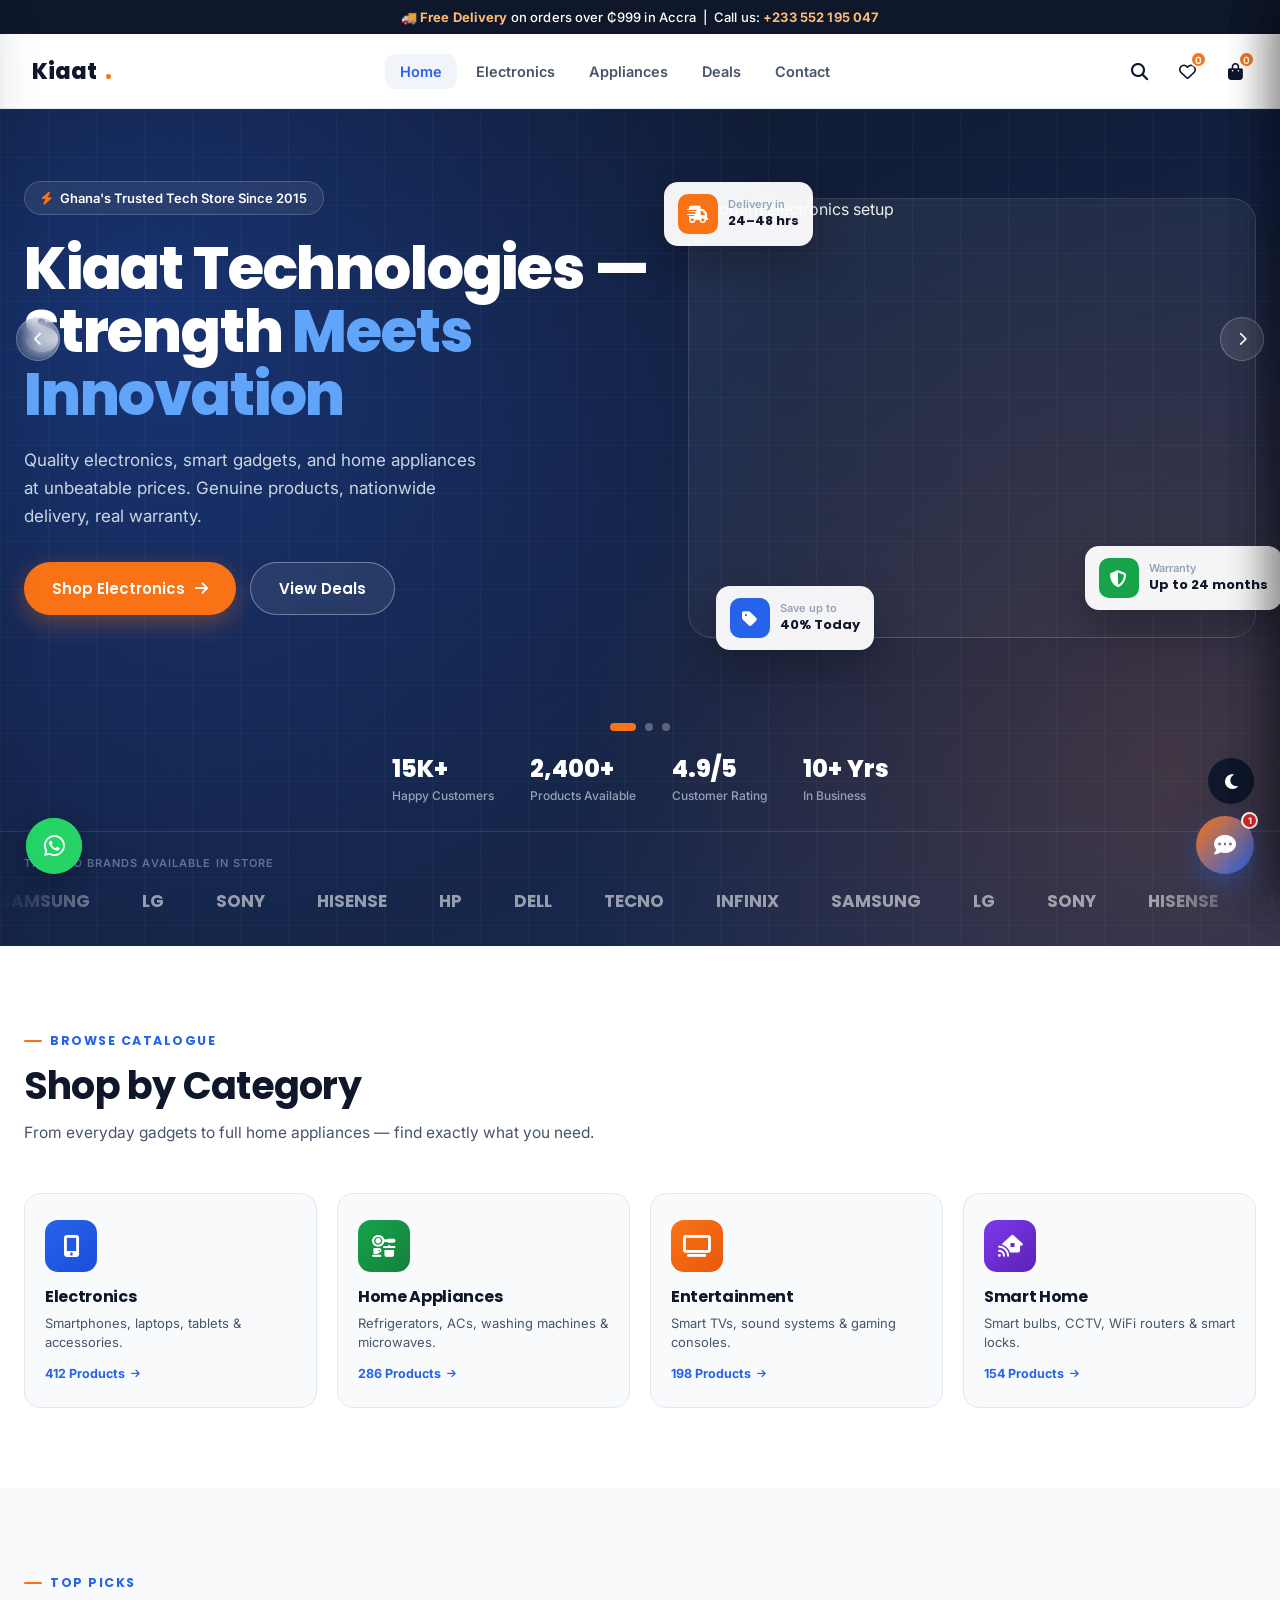
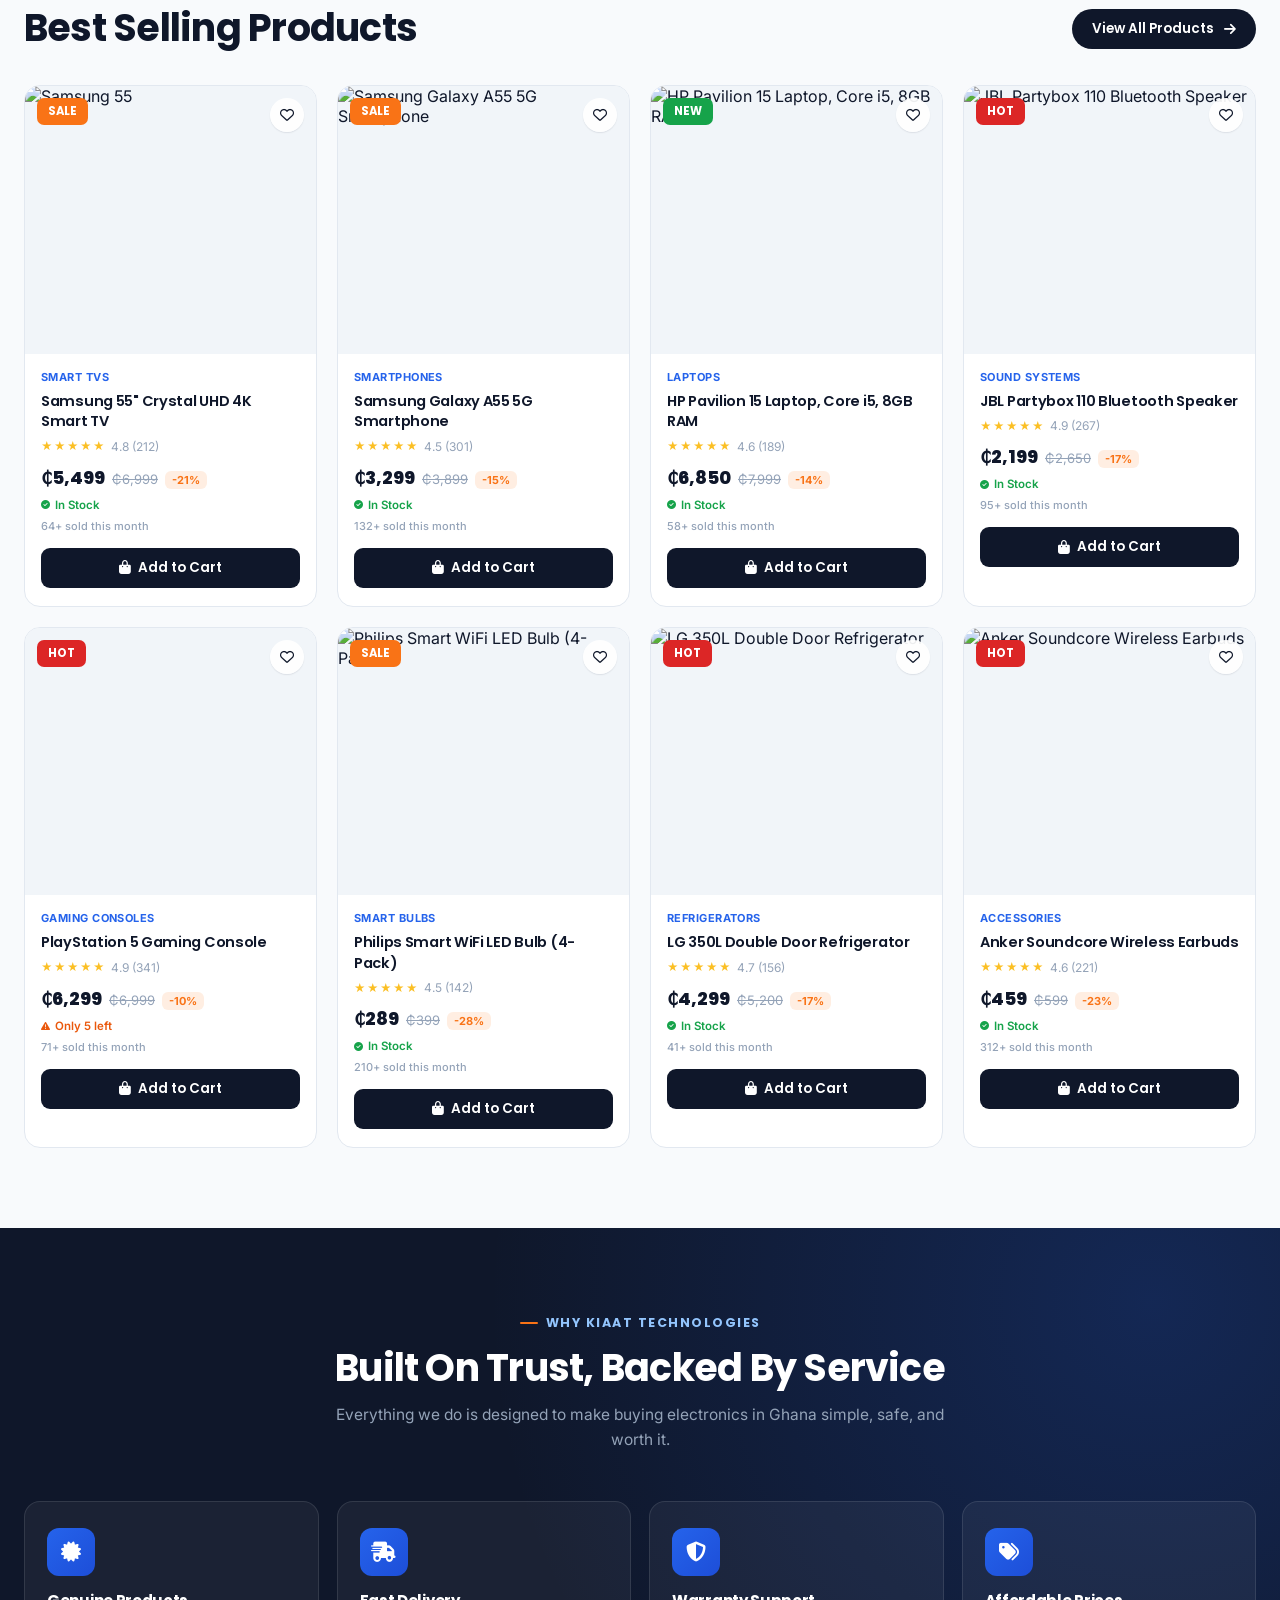
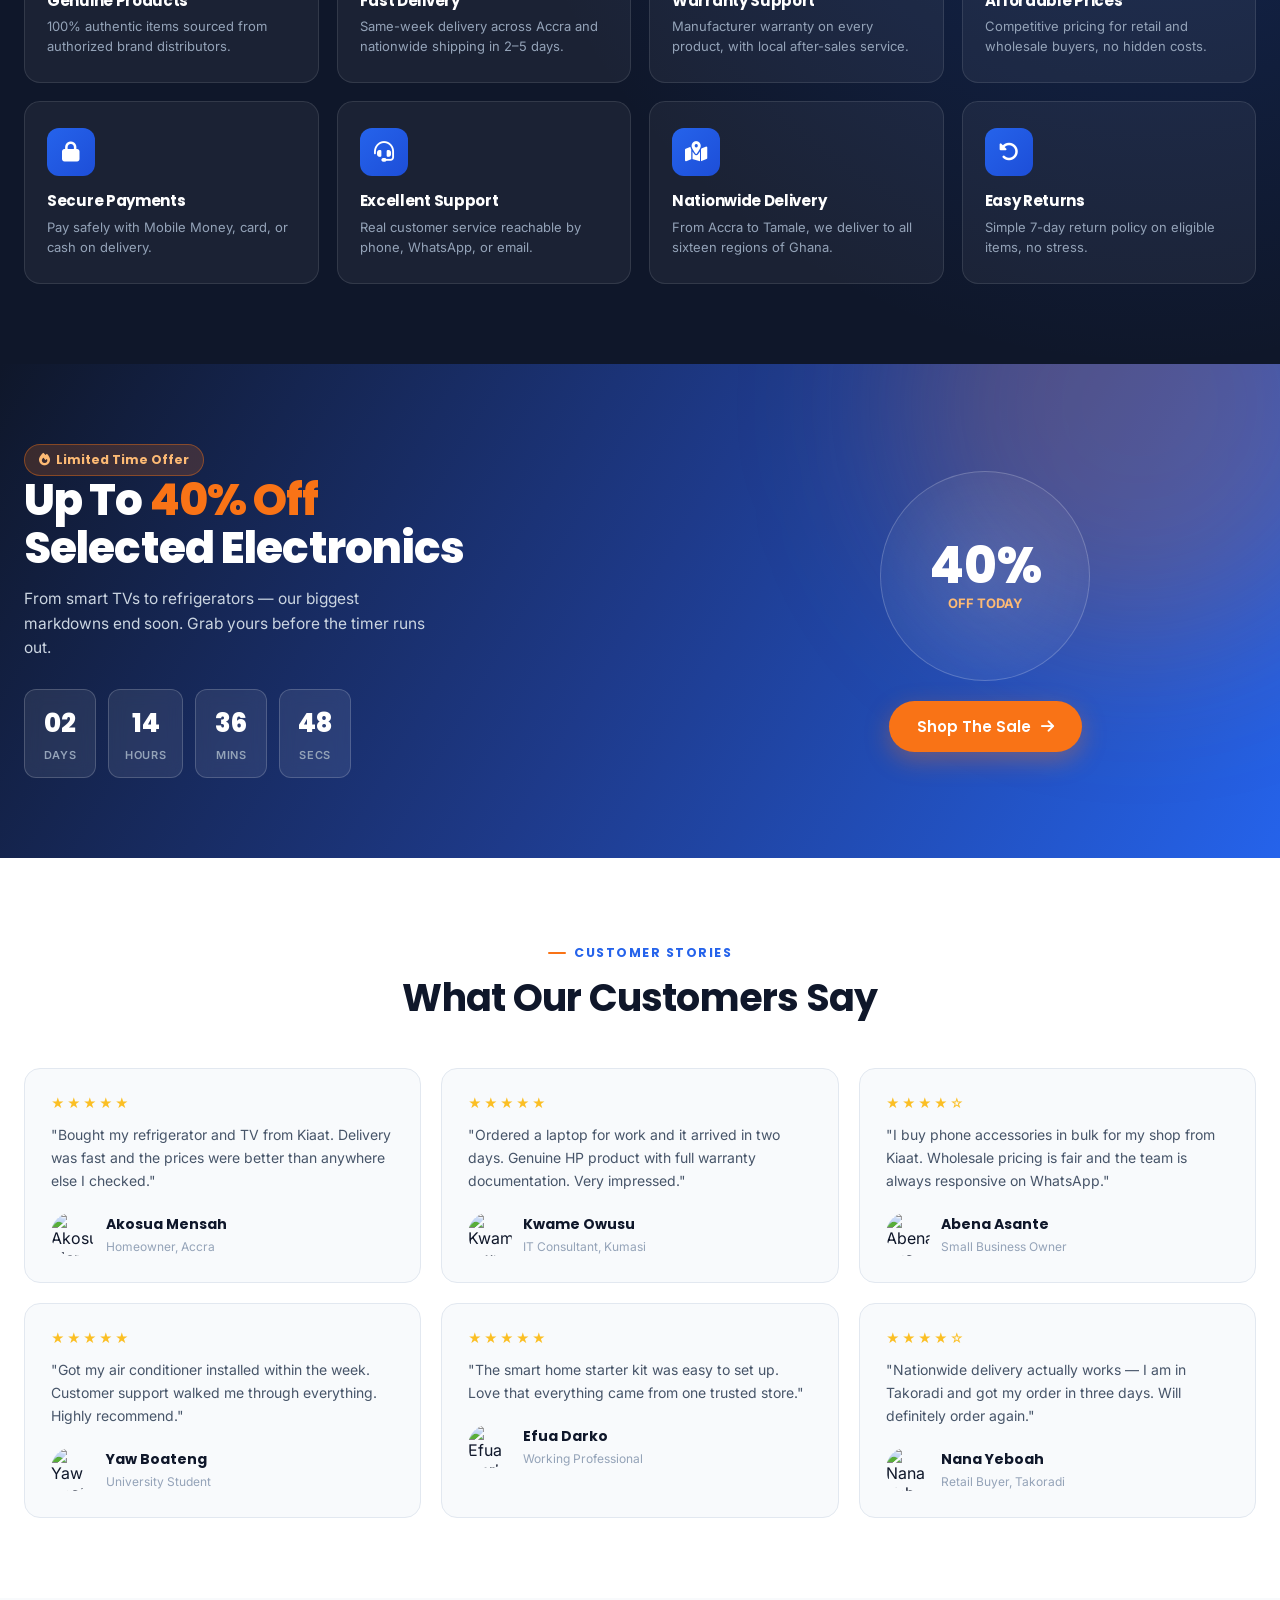
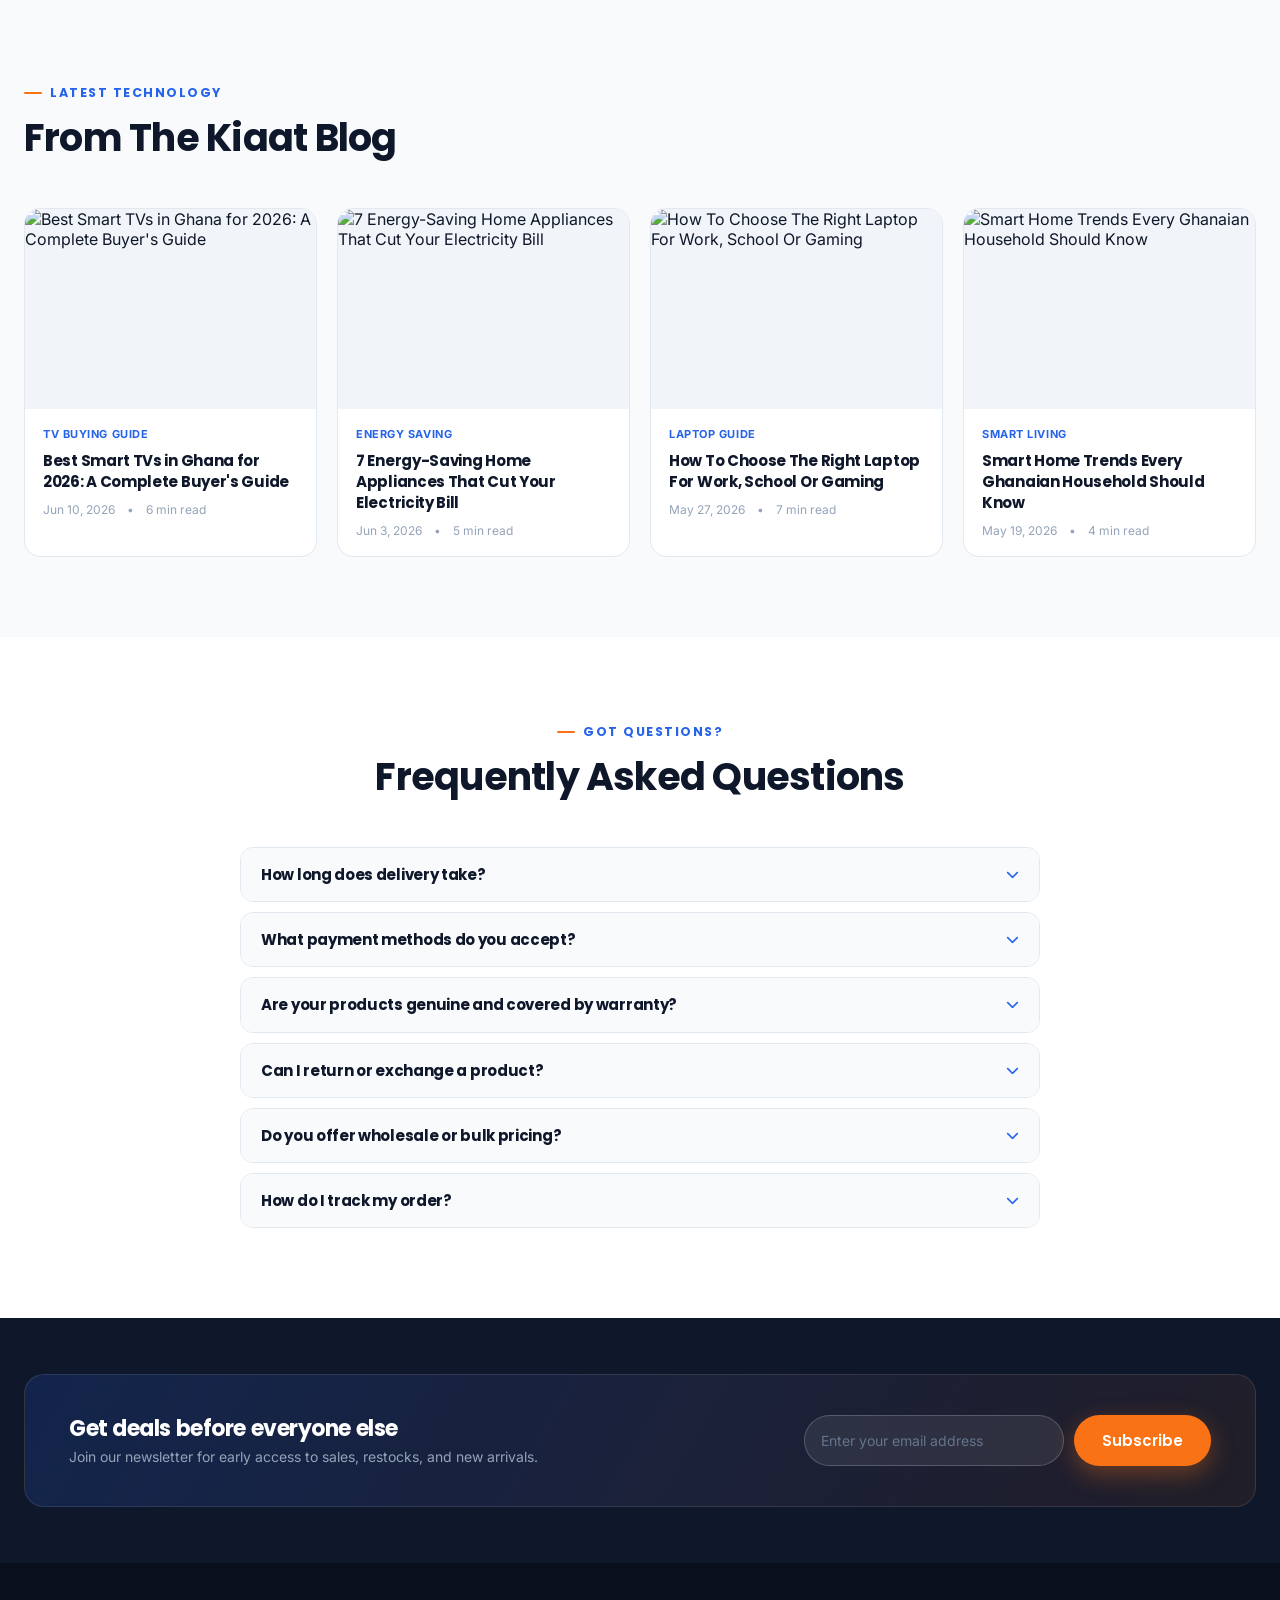
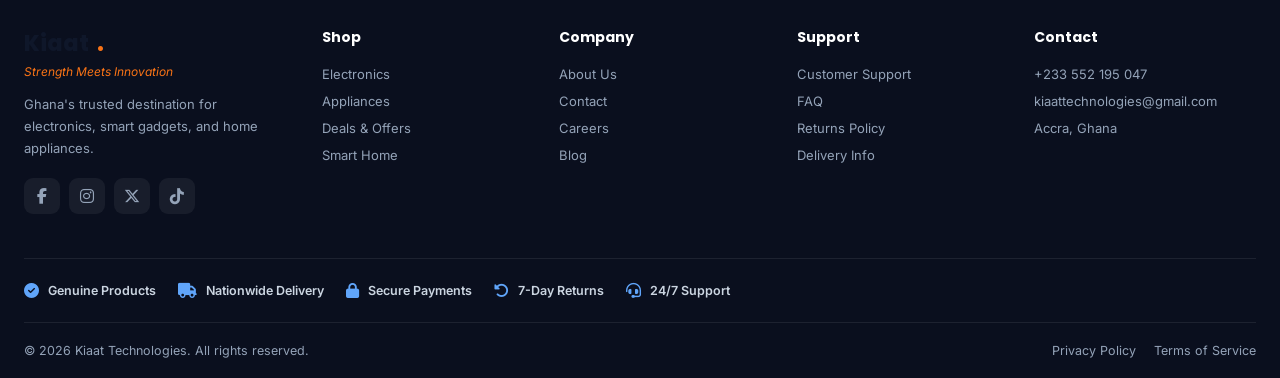
==== index.html @ 41c794ec "Kiaat kiaat 3pages website" ====
<!DOCTYPE html>
<html lang="en">
<head>
<meta charset="UTF-8">
<meta name="viewport" content="width=device-width, initial-scale=1.0">
<title>Kiaat Technologies — Strength Meets Innovation | Electronics & Home Appliances Ghana</title>
<meta name="description" content="Ghana's trusted electronics and home appliances store. Genuine products, fast delivery, real warranty.">
<link rel="preconnect" href="https://fonts.googleapis.com">
<link href="https://fonts.googleapis.com/css2?family=Poppins:wght@500;600;700;800&family=Inter:wght@400;500;600;700&display=swap" rel="stylesheet">
<link rel="stylesheet" href="https://cdnjs.cloudflare.com/ajax/libs/font-awesome/6.5.1/css/all.min.css">
<link rel="stylesheet" href="shared.css">
</head>
<body>

<div class="scroll-progress" id="scrollProgress"></div>
<div class="announce">🚚 <b>Free Delivery</b> on orders over ₵999 in Accra &nbsp;|&nbsp; Call us: <b>+233 552 195 047</b></div>

<!-- HEADER -->
<header id="siteHeader">
  <div class="container header-inner">
    <button class="mobile-toggle icon-btn" onclick="toggleMobileNav()" aria-label="Open menu"><i class="fa-solid fa-bars"></i></button>
    <a href="index.html" class="logo">
      <span class="mark"><img src="https://i.imgur.com/placeholder.png" onerror="this.style.display='none'" alt=""></span>
      Kiaat<span class="accent">.</span>
    </a>
    <nav class="main-nav">
      <a href="index.html" class="nav-link active">Home</a>
      <a href="electronics.html" class="nav-link">Electronics</a>
      <a href="appliances.html" class="nav-link">Appliances</a>
      <a href="deals.html" class="nav-link">Deals</a>
      <a href="contact.html" class="nav-link">Contact</a>
    </nav>
    <div class="header-actions">
      <button class="icon-btn" onclick="openSearch()" aria-label="Search"><i class="fa-solid fa-magnifying-glass"></i></button>
      <button class="icon-btn" onclick="openDrawer('wishlistDrawer')" aria-label="Wishlist">
        <i class="fa-regular fa-heart"></i><span class="badge" id="wishCount">0</span>
      </button>
      <button class="icon-btn" onclick="openDrawer('cartDrawer')" aria-label="Cart">
        <i class="fa-solid fa-bag-shopping"></i><span class="badge" id="cartCount">0</span>
      </button>
    </div>
  </div>
</header>

<!-- Mobile Nav -->
<div class="mobile-nav" id="mobileNav">
  <div style="display:flex;justify-content:space-between;align-items:center;margin-bottom:24px;">
    <span class="logo" style="font-size:20px;">Kiaat<span class="accent">.</span></span>
    <button class="icon-btn" onclick="toggleMobileNav()"><i class="fa-solid fa-xmark"></i></button>
  </div>
  <a href="index.html" onclick="toggleMobileNav()">Home</a>
  <a href="electronics.html" onclick="toggleMobileNav()">Electronics</a>
  <a href="appliances.html" onclick="toggleMobileNav()">Appliances</a>
  <a href="deals.html" onclick="toggleMobileNav()">Deals</a>
  <a href="contact.html" onclick="toggleMobileNav()">Contact</a>
</div>
<div class="overlay" id="mobileNavOverlay" onclick="toggleMobileNav()"></div>

<!-- HERO -->
<section class="hero" id="home">
  <div class="hero-grid"></div>
  <div class="hero-slider-wrap">
    <div class="hero-slider" id="heroSlider">

      <div class="hero-slide">
        <div class="container hero-inner">
          <div class="hero-text">
            <div class="hero-badge"><i class="fa-solid fa-bolt"></i> Ghana's Trusted Tech Store Since 2015</div>
            <h1>Kiaat Technologies —<br>Strength <span class="hl">Meets Innovation</span></h1>
            <p class="sub">Quality electronics, smart gadgets, and home appliances at unbeatable prices. Genuine products, nationwide delivery, real warranty.</p>
            <div class="hero-btns">
              <a href="electronics.html" class="btn btn-primary">Shop Electronics <i class="fa-solid fa-arrow-right"></i></a>
              <a href="deals.html" class="btn btn-outline">View Deals</a>
            </div>
          </div>
          <div class="hero-visual">
            <div class="stage">
              <img src="https://images.unsplash.com/photo-1556656793-08538906a9f8?q=80&w=900&auto=format&fit=crop" alt="Modern electronics setup">
            </div>
            <div class="float-card fc1"><div class="ic" style="background:var(--orange)"><i class="fa-solid fa-truck-fast"></i></div><div><div class="label">Delivery in</div><div class="val">24–48 hrs</div></div></div>
            <div class="float-card fc2"><div class="ic" style="background:#16A34A"><i class="fa-solid fa-shield-halved"></i></div><div><div class="label">Warranty</div><div class="val">Up to 24 months</div></div></div>
            <div class="float-card fc3"><div class="ic" style="background:#2563EB"><i class="fa-solid fa-tag"></i></div><div><div class="label">Save up to</div><div class="val">40% Today</div></div></div>
          </div>
        </div>
      </div>

      <div class="hero-slide">
        <div class="container hero-inner">
          <div class="hero-text">
            <div class="hero-badge"><i class="fa-solid fa-house"></i> Trusted In 15,000+ Ghanaian Homes</div>
            <h1>Reliable Appliances For<br><span class="hl">Everyday Living</span></h1>
            <p class="sub">Refrigerators, washing machines, air conditioners and microwaves built to last — genuine, energy-efficient, manufacturer warranty included.</p>
            <div class="hero-btns">
              <a href="appliances.html" class="btn btn-primary">Shop Appliances <i class="fa-solid fa-arrow-right"></i></a>
              <a href="contact.html" class="btn btn-outline">Talk to an Expert</a>
            </div>
          </div>
          <div class="hero-visual">
            <div class="stage">
              <img src="https://images.unsplash.com/photo-1556909114-f6e7ad7d3136?q=80&w=900&auto=format&fit=crop" alt="Modern kitchen with appliances">
            </div>
            <div class="float-card fc1"><div class="ic" style="background:#16A34A"><i class="fa-solid fa-leaf"></i></div><div><div class="label">Energy</div><div class="val">Saving Models</div></div></div>
            <div class="float-card fc2"><div class="ic" style="background:#2563EB"><i class="fa-solid fa-shield-halved"></i></div><div><div class="label">Compressor</div><div class="val">10-Yr Warranty</div></div></div>
            <div class="float-card fc3"><div class="ic" style="background:var(--orange)"><i class="fa-solid fa-truck-fast"></i></div><div><div class="label">Free Delivery</div><div class="val">Over ₵999</div></div></div>
          </div>
        </div>
      </div>

      <div class="hero-slide">
        <div class="container hero-inner">
          <div class="hero-text">
            <div class="hero-badge"><i class="fa-solid fa-tv"></i> Next-Level Entertainment</div>
            <h1>Bring The Big Screen<br><span class="hl">Home</span></h1>
            <p class="sub">Smart TVs, sound systems, and gaming consoles for the ultimate entertainment setup — all genuine, all backed by warranty.</p>
            <div class="hero-btns">
              <a href="electronics.html" class="btn btn-primary">Shop Entertainment <i class="fa-solid fa-arrow-right"></i></a>
              <a href="deals.html" class="btn btn-outline">View Deals</a>
            </div>
          </div>
          <div class="hero-visual">
            <div class="stage">
              <img src="https://images.unsplash.com/photo-1593305841991-05c297ba4575?q=80&w=900&auto=format&fit=crop" alt="Smart TV in living room">
            </div>
            <div class="float-card fc1"><div class="ic" style="background:#2563EB"><i class="fa-solid fa-tv"></i></div><div><div class="label">Display</div><div class="val">4K Ultra HD</div></div></div>
            <div class="float-card fc2"><div class="ic" style="background:var(--orange)"><i class="fa-solid fa-volume-high"></i></div><div><div class="label">Sound</div><div class="val">Immersive Audio</div></div></div>
            <div class="float-card fc3"><div class="ic" style="background:#16A34A"><i class="fa-solid fa-shield-halved"></i></div><div><div class="label">Warranty</div><div class="val">Up to 24 months</div></div></div>
          </div>
        </div>
      </div>

    </div>
    <button class="hero-arrow prev" onclick="heroChangeSlide(-1)" aria-label="Previous"><i class="fa-solid fa-chevron-left"></i></button>
    <button class="hero-arrow next" onclick="heroChangeSlide(1)" aria-label="Next"><i class="fa-solid fa-chevron-right"></i></button>
  </div>
  <div class="hero-dots" id="heroDots"></div>
  <div class="container hero-stats-row">
    <div class="hero-stats">
      <div><strong>15K+</strong><span>Happy Customers</span></div>
      <div><strong>2,400+</strong><span>Products Available</span></div>
      <div><strong>4.9/5</strong><span>Customer Rating</span></div>
      <div><strong>10+ Yrs</strong><span>In Business</span></div>
    </div>
  </div>
  <div class="hero-marquee">
    <div class="container"><p>Trusted brands available in store</p></div>
    <div class="marquee-track">
      <div class="brand-row"><span>SAMSUNG</span><span>LG</span><span>SONY</span><span>HISENSE</span><span>HP</span><span>DELL</span><span>TECNO</span><span>INFINIX</span></div>
      <div class="brand-row" aria-hidden="true"><span>SAMSUNG</span><span>LG</span><span>SONY</span><span>HISENSE</span><span>HP</span><span>DELL</span><span>TECNO</span><span>INFINIX</span></div>
    </div>
  </div>
</section>

<!-- CATEGORIES -->
<section class="section-pad bg-white" id="categories">
  <div class="container">
    <div class="section-head reveal">
      <span class="eyebrow">Browse Catalogue</span>
      <h2 class="section-title">Shop by Category</h2>
      <p class="section-sub">From everyday gadgets to full home appliances — find exactly what you need.</p>
    </div>
    <div class="cat-grid">
      <a href="electronics.html" class="cat-card reveal">
        <div class="ic-wrap" style="background:linear-gradient(135deg,#2563EB,#1D4ED8)"><i class="fa-solid fa-mobile-screen-button"></i></div>
        <h4>Electronics</h4>
        <p>Smartphones, laptops, tablets & accessories.</p>
        <span class="count">412 Products <i class="fa-solid fa-arrow-right"></i></span>
      </a>
      <a href="appliances.html" class="cat-card reveal">
        <div class="ic-wrap" style="background:linear-gradient(135deg,#16A34A,#15803D)"><i class="fa-solid fa-kitchen-set"></i></div>
        <h4>Home Appliances</h4>
        <p>Refrigerators, ACs, washing machines & microwaves.</p>
        <span class="count">286 Products <i class="fa-solid fa-arrow-right"></i></span>
      </a>
      <a href="electronics.html#entertainment" class="cat-card reveal">
        <div class="ic-wrap" style="background:linear-gradient(135deg,#F97316,#EA580C)"><i class="fa-solid fa-tv"></i></div>
        <h4>Entertainment</h4>
        <p>Smart TVs, sound systems & gaming consoles.</p>
        <span class="count">198 Products <i class="fa-solid fa-arrow-right"></i></span>
      </a>
      <a href="electronics.html#smart" class="cat-card reveal">
        <div class="ic-wrap" style="background:linear-gradient(135deg,#7C3AED,#5B21B6)"><i class="fa-solid fa-house-signal"></i></div>
        <h4>Smart Home</h4>
        <p>Smart bulbs, CCTV, WiFi routers & smart locks.</p>
        <span class="count">154 Products <i class="fa-solid fa-arrow-right"></i></span>
      </a>
    </div>
  </div>
</section>

<!-- FEATURED PRODUCTS -->
<section class="section-pad bg-soft" id="featured">
  <div class="container">
    <div class="products-head">
      <div class="section-head reveal" style="margin-bottom:0">
        <span class="eyebrow">Top Picks</span>
        <h2 class="section-title">Best Selling Products</h2>
      </div>
      <a href="electronics.html" class="btn btn-dark btn-sm" style="flex-shrink:0">View All Products <i class="fa-solid fa-arrow-right"></i></a>
    </div>
    <div class="prod-grid" id="featuredGrid"></div>
  </div>
</section>

<!-- WHY US -->
<section class="why section-pad">
  <div class="container">
    <div class="section-head center reveal">
      <span class="eyebrow">Why Kiaat Technologies</span>
      <h2 class="section-title">Built On Trust, Backed By Service</h2>
      <p class="section-sub">Everything we do is designed to make buying electronics in Ghana simple, safe, and worth it.</p>
    </div>
    <div class="why-grid">
      <div class="why-card reveal"><div class="ic"><i class="fa-solid fa-certificate"></i></div><h4>Genuine Products</h4><p>100% authentic items sourced from authorized brand distributors.</p></div>
      <div class="why-card reveal"><div class="ic"><i class="fa-solid fa-truck-fast"></i></div><h4>Fast Delivery</h4><p>Same-week delivery across Accra and nationwide shipping in 2–5 days.</p></div>
      <div class="why-card reveal"><div class="ic"><i class="fa-solid fa-shield-halved"></i></div><h4>Warranty Support</h4><p>Manufacturer warranty on every product, with local after-sales service.</p></div>
      <div class="why-card reveal"><div class="ic"><i class="fa-solid fa-tags"></i></div><h4>Affordable Prices</h4><p>Competitive pricing for retail and wholesale buyers, no hidden costs.</p></div>
      <div class="why-card reveal"><div class="ic"><i class="fa-solid fa-lock"></i></div><h4>Secure Payments</h4><p>Pay safely with Mobile Money, card, or cash on delivery.</p></div>
      <div class="why-card reveal"><div class="ic"><i class="fa-solid fa-headset"></i></div><h4>Excellent Support</h4><p>Real customer service reachable by phone, WhatsApp, or email.</p></div>
      <div class="why-card reveal"><div class="ic"><i class="fa-solid fa-map-location-dot"></i></div><h4>Nationwide Delivery</h4><p>From Accra to Tamale, we deliver to all sixteen regions of Ghana.</p></div>
      <div class="why-card reveal"><div class="ic"><i class="fa-solid fa-rotate-left"></i></div><h4>Easy Returns</h4><p>Simple 7-day return policy on eligible items, no stress.</p></div>
    </div>
  </div>
</section>

<!-- PROMO BANNER -->
<section class="promo section-pad" id="promo">
  <div class="container promo-inner">
    <div class="promo-left">
      <span class="pill"><i class="fa-solid fa-fire"></i> Limited Time Offer</span>
      <h2>Up To <span>40% Off</span><br>Selected Electronics</h2>
      <p>From smart TVs to refrigerators — our biggest markdowns end soon. Grab yours before the timer runs out.</p>
      <div class="timer" id="countdown">
        <div class="t-box"><strong id="cd-days">02</strong><span>Days</span></div>
        <div class="t-box"><strong id="cd-hours">14</strong><span>Hours</span></div>
        <div class="t-box"><strong id="cd-mins">36</strong><span>Mins</span></div>
        <div class="t-box"><strong id="cd-secs">52</strong><span>Secs</span></div>
      </div>
    </div>
    <div class="promo-right">
      <div class="promo-disc"><strong>40%</strong><span>OFF TODAY</span></div>
      <a href="deals.html" class="btn btn-primary">Shop The Sale <i class="fa-solid fa-arrow-right"></i></a>
    </div>
  </div>
</section>

<!-- TESTIMONIALS -->
<section class="section-pad bg-white">
  <div class="container">
    <div class="section-head center reveal">
      <span class="eyebrow">Customer Stories</span>
      <h2 class="section-title">What Our Customers Say</h2>
    </div>
    <div class="test-grid" id="testGrid"></div>
  </div>
</section>

<!-- BLOG -->
<section class="section-pad bg-soft">
  <div class="container">
    <div class="section-head reveal">
      <span class="eyebrow">Latest Technology</span>
      <h2 class="section-title">From The Kiaat Blog</h2>
    </div>
    <div class="blog-grid" id="blogGrid"></div>
  </div>
</section>

<!-- FAQ -->
<section class="section-pad bg-white" id="faq">
  <div class="container">
    <div class="section-head center reveal">
      <span class="eyebrow">Got Questions?</span>
      <h2 class="section-title">Frequently Asked Questions</h2>
    </div>
    <div class="faq-wrap" id="faqWrap"></div>
  </div>
</section>

<!-- NEWSLETTER -->
<section class="newsletter">
  <div class="container">
    <div class="news-inner">
      <div class="news-text"><h3>Get deals before everyone else</h3><p>Join our newsletter for early access to sales, restocks, and new arrivals.</p></div>
      <form class="news-form" onsubmit="handleNewsletter(event)">
        <input type="email" placeholder="Enter your email address" required>
        <button type="submit" class="btn btn-primary">Subscribe</button>
      </form>
    </div>
  </div>
</section>

<!-- FOOTER -->
<footer>
  <div class="container">
    <div class="footer-grid">
      <div class="footer-brand">
        <a href="index.html" class="logo">Kiaat<span class="accent">.</span></a>
        <span class="tagline" style="display:block;color:var(--orange);font-style:italic;font-size:12px;margin:4px 0 14px;">Strength Meets Innovation</span>
        <p>Ghana's trusted destination for electronics, smart gadgets, and home appliances.</p>
        <div class="footer-social">
          <a href="#" aria-label="Facebook"><i class="fa-brands fa-facebook-f"></i></a>
          <a href="#" aria-label="Instagram"><i class="fa-brands fa-instagram"></i></a>
          <a href="#" aria-label="Twitter"><i class="fa-brands fa-x-twitter"></i></a>
          <a href="#" aria-label="TikTok"><i class="fa-brands fa-tiktok"></i></a>
        </div>
      </div>
      <div class="footer-col"><h5>Shop</h5><a href="electronics.html">Electronics</a><a href="appliances.html">Appliances</a><a href="deals.html">Deals & Offers</a><a href="electronics.html#smart">Smart Home</a></div>
      <div class="footer-col"><h5>Company</h5><a href="index.html">About Us</a><a href="contact.html">Contact</a><a href="#">Careers</a><a href="#">Blog</a></div>
      <div class="footer-col"><h5>Support</h5><a href="#">Customer Support</a><a href="index.html#faq">FAQ</a><a href="#">Returns Policy</a><a href="#">Delivery Info</a></div>
      <div class="footer-col"><h5>Contact</h5><a href="tel:+233552195047">+233 552 195 047</a><a href="mailto:kiaattechnologies@gmail.com">kiaattechnologies@gmail.com</a><a href="#">Accra, Ghana</a></div>
    </div>
    <div class="trust-row">
      <div class="trust-item"><i class="fa-solid fa-circle-check"></i>Genuine Products</div>
      <div class="trust-item"><i class="fa-solid fa-truck"></i>Nationwide Delivery</div>
      <div class="trust-item"><i class="fa-solid fa-lock"></i>Secure Payments</div>
      <div class="trust-item"><i class="fa-solid fa-rotate-left"></i>7-Day Returns</div>
      <div class="trust-item"><i class="fa-solid fa-headset"></i>24/7 Support</div>
    </div>
    <div class="footer-bottom">
      <span>© 2026 Kiaat Technologies. All rights reserved.</span>
      <div class="legal"><a href="#">Privacy Policy</a><a href="#">Terms of Service</a></div>
    </div>
  </div>
</footer>

<!-- FLOATING -->
<div class="fab-stack">
  <a href="https://wa.me/233552195047" class="fab fab-wa" aria-label="WhatsApp"><i class="fa-brands fa-whatsapp"></i></a>
</div>
<button class="theme-toggle" onclick="toggleTheme()" aria-label="Toggle theme"><i class="fa-solid fa-moon"></i></button>
<button class="kiaaty-fab" id="kiaatyFab" onclick="toggleKiaaty()" aria-label="Chat with Kiaaty">
  <i class="fa-solid fa-comment-dots"></i>
  <span class="kiaaty-badge">1</span>
</button>
<div class="kiaaty-panel" id="kiaatyPanel">
  <div class="kiaaty-head">
    <div class="kiaaty-avatar"><i class="fa-solid fa-robot"></i></div>
    <div class="kiaaty-head-info"><h5>Kiaaty</h5><span>Online · Replies instantly</span></div>
    <button class="kiaaty-close" onclick="toggleKiaaty()"><i class="fa-solid fa-xmark"></i></button>
  </div>
  <div class="kiaaty-body" id="kiaatyBody"></div>
  <div class="kiaaty-foot">
    <div class="kiaaty-input-row">
      <input type="text" id="kiaatyInput" placeholder="Ask Kiaaty anything..." onkeydown="if(event.key==='Enter')kiaatySend()">
      <button class="kiaaty-send" onclick="kiaatySend()"><i class="fa-solid fa-paper-plane"></i></button>
    </div>
    <div class="kiaaty-foot-tag">Kiaaty gives helpful suggestions, not guaranteed availability.</div>
  </div>
</div>

<!-- DRAWERS -->
<div class="drawer" id="cartDrawer">
  <div class="drawer-head"><h3><i class="fa-solid fa-bag-shopping"></i> Your Cart</h3><button class="drawer-close" onclick="closeDrawer('cartDrawer')"><i class="fa-solid fa-xmark"></i></button></div>
  <div class="drawer-body" id="cartBody"></div>
  <div class="drawer-foot" id="cartFoot"></div>
</div>
<div class="drawer" id="wishlistDrawer">
  <div class="drawer-head"><h3><i class="fa-solid fa-heart"></i> Wishlist</h3><button class="drawer-close" onclick="closeDrawer('wishlistDrawer')"><i class="fa-solid fa-xmark"></i></button></div>
  <div class="drawer-body" id="wishBody"></div>
</div>
<div class="drawer search-drawer" id="searchDrawer">
  <div class="search-input-row">
    <i class="fa-solid fa-magnifying-glass"></i>
    <input type="text" id="searchInput" placeholder="Search products..." oninput="handleSearch(this.value)">
    <button class="drawer-close" onclick="closeDrawer('searchDrawer')"><i class="fa-solid fa-xmark"></i></button>
  </div>
  <div class="drawer-body"><div id="searchResults"></div></div>
</div>
<div class="overlay" id="drawerOverlay" onclick="closeAllDrawers()"></div>

<!-- QV MODAL -->
<div class="qv-overlay" id="qvOverlay" onclick="if(event.target===this)closeQuickView()">
  <div class="qv-modal" id="qvModal"></div>
</div>

<div class="toast-wrap" id="toastWrap"></div>
<script src="shared.js"></script>
<script>
// PAGE-SPECIFIC: render featured products (8 items)
const featuredIds = [1,4,3,7,11,8,2,15];
document.getElementById('featuredGrid').innerHTML = featuredIds.map(id => productCard(products.find(p=>p.id===id))).join('');

// Testimonials
document.getElementById('testGrid').innerHTML = testimonials.map(t=>`
  <div class="test-card reveal in">
    <div class="test-stars">${'★'.repeat(t.rating)}${'☆'.repeat(5-t.rating)}</div>
    <p class="test-quote">"${t.quote}"</p>
    <div class="test-person"><img src="${t.img}" alt="${t.name}"><div><strong>${t.name}</strong><span>${t.role}</span></div></div>
  </div>`).join('');

// Blog
document.getElementById('blogGrid').innerHTML = blogPosts.map(b=>`
  <a href="#" class="blog-card reveal in">
    <div class="blog-img"><img src="${b.img}" alt="${b.title}" loading="lazy"></div>
    <div class="blog-body"><span class="blog-tag">${b.tag}</span><h4>${b.title}</h4><div class="blog-meta"><span>${b.date}</span><span>•</span><span>${b.read}</span></div></div>
  </a>`).join('');

// FAQ
document.getElementById('faqWrap').innerHTML = faqData.map((f,i)=>`
  <div class="faq-item reveal in" id="faqItem${i}">
    <div class="faq-q" onclick="toggleFaq(${i})"><h4>${f.q}</h4><i class="fa-solid fa-chevron-down"></i></div>
    <div class="faq-a"><p>${f.a}</p></div>
  </div>`).join('');
</script>
</body>
</html>
---- shared.css ----
/* ============ TOKENS ============ */
:root{
  --navy:#0F172A;
  --navy-light:#1E293B;
  --blue:#2563EB;
  --blue-dark:#1D4ED8;
  --blue-light:#60A5FA;
  --orange:#F97316;
  --orange-dark:#EA580C;
  --bg:#FFFFFF;
  --bg-soft:#F8FAFC;
  --bg-gray:#F1F5F9;
  --text:#0F172A;
  --text-soft:#475569;
  --text-mute:#94A3B8;
  --border:#E2E8F0;
  --green:#16A34A;
  --star:#FBBF24;
  --radius:16px;
  --radius-sm:10px;
  --shadow-sm:0 1px 2px rgba(15,23,42,0.06),0 1px 1px rgba(15,23,42,0.04);
  --shadow-md:0 4px 16px rgba(15,23,42,0.08),0 2px 4px rgba(15,23,42,0.04);
  --shadow-lg:0 16px 40px rgba(15,23,42,0.12),0 4px 8px rgba(15,23,42,0.04);
  --font-display:'Poppins',sans-serif;
  --font-body:'Inter',sans-serif;
}
[data-theme="dark"]{
  --bg:#0B1220;
  --bg-soft:#111827;
  --bg-gray:#0F172A;
  --text:#F1F5F9;
  --text-soft:#CBD5E1;
  --text-mute:#64748B;
  --border:#1E293B;
}
*{margin:0;padding:0;box-sizing:border-box;}
html{scroll-behavior:smooth;}
body{font-family:var(--font-body);color:var(--text);background:var(--bg);-webkit-font-smoothing:antialiased;overflow-x:hidden;transition:background .3s,color .3s;}
img{max-width:100%;display:block;}
a{text-decoration:none;color:inherit;}
button{font-family:inherit;cursor:pointer;border:none;background:none;}
ul{list-style:none;}
.container{max-width:1280px;margin-inline:auto;padding:0 24px;}
h1,h2,h3,h4{font-family:var(--font-display);letter-spacing:-0.02em;line-height:1.15;}
.section-pad{padding:80px 0;}
.bg-white{background:var(--bg);}
.bg-soft{background:var(--bg-soft);}
:focus-visible{outline:2.5px solid var(--orange);outline-offset:2px;border-radius:4px;}
@media(prefers-reduced-motion:reduce){*{animation-duration:.01ms!important;transition-duration:.01ms!important;}}

/* ============ UTILITY ============ */
.eyebrow{display:inline-flex;align-items:center;gap:8px;font-family:var(--font-display);font-weight:700;font-size:12.5px;letter-spacing:.12em;text-transform:uppercase;color:var(--blue);margin-bottom:14px;}
.eyebrow::before{content:'';width:18px;height:2px;background:var(--orange);border-radius:2px;}
.section-head{max-width:640px;margin-bottom:48px;}
.section-head.center{margin-inline:auto;text-align:center;}
.section-title{font-size:clamp(26px,3.2vw,38px);font-weight:700;color:var(--text);}
.section-sub{margin-top:12px;color:var(--text-soft);font-size:15.5px;line-height:1.65;}
.btn{display:inline-flex;align-items:center;justify-content:center;gap:10px;font-family:var(--font-display);font-weight:600;font-size:15px;padding:14px 28px;border-radius:100px;transition:all .25s cubic-bezier(.4,0,.2,1);white-space:nowrap;}
.btn-primary{background:var(--orange);color:#fff;box-shadow:0 8px 24px rgba(249,115,22,.35);}
.btn-primary:hover{background:var(--orange-dark);transform:translateY(-2px);box-shadow:0 12px 28px rgba(249,115,22,.45);}
.btn-outline{background:rgba(255,255,255,.08);color:#fff;border:1.5px solid rgba(255,255,255,.35);backdrop-filter:blur(8px);}
.btn-outline:hover{background:rgba(255,255,255,.18);border-color:#fff;transform:translateY(-2px);}
.btn-dark{background:var(--navy);color:#fff;}
.btn-dark:hover{background:var(--navy-light);transform:translateY(-2px);}
.btn-sm{padding:10px 20px;font-size:13.5px;}
.pill{display:inline-flex;align-items:center;gap:6px;padding:6px 14px;border-radius:100px;font-size:12.5px;font-weight:700;font-family:var(--font-display);}
.reveal{opacity:0;transform:translateY(24px);transition:opacity .7s cubic-bezier(.2,.7,.3,1),transform .7s cubic-bezier(.2,.7,.3,1);}
.reveal.in{opacity:1;transform:translateY(0);}
.toast-wrap{position:fixed;bottom:28px;right:28px;z-index:9999;display:flex;flex-direction:column;gap:10px;align-items:flex-end;}
.toast{background:var(--navy);color:#fff;padding:14px 20px;border-radius:12px;font-size:14px;font-weight:500;display:flex;align-items:center;gap:10px;box-shadow:var(--shadow-lg);animation:toastIn .35s cubic-bezier(.2,.8,.3,1);max-width:300px;}
.toast i{color:var(--orange);}
@keyframes toastIn{from{opacity:0;transform:translateX(30px) scale(.95);}to{opacity:1;transform:translateX(0) scale(1);}}

/* ============ SCROLL PROGRESS ============ */
.scroll-progress{position:fixed;top:0;left:0;height:3px;background:linear-gradient(90deg,var(--orange),var(--blue));z-index:1100;width:0%;transition:width .12s ease-out;}

/* ============ ANNOUNCE ============ */
.announce{background:var(--navy);color:#fff;text-align:center;font-size:13px;font-weight:500;padding:9px 16px;letter-spacing:.01em;}
.announce b{color:#FDBA74;font-weight:700;}

/* ============ HEADER ============ */
header{position:sticky;top:0;z-index:500;background:rgba(255,255,255,.88);backdrop-filter:blur(16px) saturate(180%);border-bottom:1px solid var(--border);transition:background .3s,border-color .3s,box-shadow .3s;}
[data-theme="dark"] header{background:rgba(11,18,32,.88);}
.header-inner{display:flex;align-items:center;justify-content:space-between;height:74px;gap:24px;}
.logo{display:flex;align-items:center;gap:8px;font-family:var(--font-display);font-weight:800;font-size:22px;color:var(--navy);flex-shrink:0;}
[data-theme="dark"] .logo{color:#fff;}
.logo .mark img{width:38px;height:38px;object-fit:contain;}
.logo .accent{color:var(--orange);}
.main-nav{display:flex;align-items:center;gap:4px;}
.main-nav .nav-link{padding:9px 15px;font-weight:600;font-size:14.5px;color:var(--text-soft);border-radius:10px;transition:all .2s;}
.main-nav .nav-link:hover,.main-nav .nav-link.active{background:var(--bg-gray);color:var(--blue);}
.main-nav .nav-link.active{color:var(--blue);}
.header-actions{display:flex;align-items:center;gap:6px;flex-shrink:0;}
.icon-btn{position:relative;width:42px;height:42px;border-radius:11px;display:flex;align-items:center;justify-content:center;font-size:17px;color:var(--text);transition:all .2s;}
.icon-btn:hover{background:var(--bg-gray);color:var(--blue);}
.icon-btn .badge{position:absolute;top:1px;right:1px;background:var(--orange);color:#fff;font-size:10px;font-weight:700;width:17px;height:17px;border-radius:50%;display:flex;align-items:center;justify-content:center;border:2px solid var(--bg);}
.mobile-toggle{display:none;}

/* ============ MOBILE NAV ============ */
.mobile-nav{position:fixed;top:0;left:0;height:100vh;width:290px;background:var(--bg);z-index:801;transform:translateX(-100%);transition:transform .3s;padding:24px;overflow-y:auto;box-shadow:var(--shadow-lg);}
.mobile-nav.open{transform:translateX(0);}
.mobile-nav a{display:block;padding:13px 4px;font-weight:600;font-size:15px;border-bottom:1px solid var(--border);color:var(--text);}
.mobile-nav a:hover{color:var(--blue);}

/* ============ PAGE HERO ============ */
.page-hero{padding:64px 0 72px;}
.page-hero-inner{display:grid;grid-template-columns:1.2fr 1fr;gap:40px;align-items:center;}

/* ============ HERO (HOME) ============ */
.hero{position:relative;overflow:hidden;background:linear-gradient(155deg,var(--navy) 0%,#142243 55%,#1B2D55 100%);color:#fff;}
.hero::before{content:'';position:absolute;inset:-10%;background-image:radial-gradient(circle at 18% 30%,rgba(37,99,235,.35),transparent 45%),radial-gradient(circle at 85% 75%,rgba(249,115,22,.18),transparent 40%);pointer-events:none;animation:heroDrift 22s ease-in-out infinite alternate;}
@keyframes heroDrift{from{transform:translate(0,0) scale(1);}to{transform:translate(-2%,1.5%) scale(1.04);}}
.hero-grid{position:absolute;inset:0;opacity:.05;background-image:linear-gradient(rgba(255,255,255,.6) 1px,transparent 1px),linear-gradient(90deg,rgba(255,255,255,.6) 1px,transparent 1px);background-size:48px 48px;pointer-events:none;}
.hero-slider-wrap{position:relative;padding:72px 0 0;}
.hero-slider{display:flex;width:100%;transition:transform .65s cubic-bezier(.16,1,.3,1);}
.hero-slide{flex:0 0 100%;}
.hero-inner{display:grid;grid-template-columns:1.05fr .95fr;gap:36px;align-items:center;padding-bottom:60px;}
.hero-badge{display:inline-flex;align-items:center;gap:8px;background:rgba(255,255,255,.08);border:1px solid rgba(255,255,255,.18);backdrop-filter:blur(10px);padding:8px 16px;border-radius:100px;font-size:13px;font-weight:600;margin-bottom:22px;}
.hero-badge i{color:var(--orange);}
.hero h1{font-size:clamp(34px,4.6vw,60px);font-weight:800;line-height:1.07;margin-bottom:20px;}
.hl{color:#60A5FA;}
.hero p.sub{font-size:17px;color:#CBD5E1;max-width:470px;line-height:1.65;margin-bottom:32px;}
.hero-btns{display:flex;gap:14px;margin-bottom:40px;flex-wrap:wrap;}
.hero-arrow{position:absolute;top:38%;transform:translateY(-50%);width:44px;height:44px;border-radius:50%;background:rgba(255,255,255,.1);border:1px solid rgba(255,255,255,.25);backdrop-filter:blur(8px);color:#fff;display:flex;align-items:center;justify-content:center;font-size:14px;z-index:5;transition:all .25s;}
.hero-arrow:hover{background:rgba(255,255,255,.22);transform:translateY(-50%) scale(1.08);}
.hero-arrow.prev{left:16px;}
.hero-arrow.next{right:16px;}
.hero-dots{display:flex;justify-content:center;gap:9px;padding:8px 0 20px;}
.hero-dots .dot{width:8px;height:8px;border-radius:100px;background:rgba(255,255,255,.3);transition:all .3s;cursor:pointer;}
.hero-dots .dot.active{width:26px;background:var(--orange);}
.hero-stats-row{position:relative;z-index:2;padding-bottom:28px;display:flex;justify-content:center;}
.hero-stats{display:flex;gap:36px;flex-wrap:wrap;justify-content:center;}
.hero-stats div{display:flex;flex-direction:column;}
.hero-stats strong{font-family:var(--font-display);font-size:24px;font-weight:800;color:#fff;}
.hero-stats span{font-size:12px;color:#94A3B8;font-weight:500;margin-top:2px;}
.hero-visual{position:relative;height:440px;}
.hero-visual .stage{position:absolute;inset:0;border-radius:24px;overflow:hidden;background:linear-gradient(160deg,rgba(255,255,255,.08),rgba(255,255,255,.02));border:1px solid rgba(255,255,255,.12);}
.hero-visual .stage img{width:100%;height:100%;object-fit:cover;opacity:.92;}
.float-card{position:absolute;background:rgba(255,255,255,.95);border-radius:14px;padding:12px 14px;display:flex;align-items:center;gap:10px;box-shadow:0 20px 40px rgba(0,0,0,.25);color:var(--navy);animation:floaty 5s ease-in-out infinite;}
.float-card .ic{width:40px;height:40px;border-radius:10px;display:flex;align-items:center;justify-content:center;font-size:17px;color:#fff;flex-shrink:0;}
.float-card .label{font-size:11px;color:var(--text-mute);font-weight:600;}
.float-card .val{font-size:13px;font-weight:700;font-family:var(--font-display);}
.fc1{top:-16px;left:-24px;animation-delay:0s;}
.fc2{bottom:28px;right:-26px;animation-delay:1.4s;}
.fc3{bottom:-12px;left:28px;animation-delay:2.6s;}
@keyframes floaty{0%,100%{transform:translateY(0);}50%{transform:translateY(-12px);}}
.hero-marquee{border-top:1px solid rgba(255,255,255,.1);padding:24px 0 32px;}
.hero-marquee p{font-size:11px;text-transform:uppercase;letter-spacing:.1em;color:#64748B;margin-bottom:18px;font-weight:600;}
.marquee-track{display:flex;overflow:hidden;mask-image:linear-gradient(90deg,transparent,#000 10%,#000 90%,transparent);}
.brand-row{display:flex;gap:52px;align-items:center;flex-shrink:0;opacity:.55;font-family:var(--font-display);font-weight:700;font-size:17px;padding-right:52px;animation:marqueeScroll 26s linear infinite;}
@keyframes marqueeScroll{from{transform:translateX(0);}to{transform:translateX(-100%);}}

/* ============ CATEGORIES ============ */
.cat-grid{display:grid;grid-template-columns:repeat(4,1fr);gap:20px;}
.cat-card{position:relative;border-radius:var(--radius);background:var(--bg-soft);border:1px solid var(--border);padding:26px 20px;transition:transform .45s cubic-bezier(.16,1,.3,1),box-shadow .45s cubic-bezier(.16,1,.3,1),border-color .3s;cursor:pointer;display:block;}
.cat-card:hover{transform:translateY(-6px) scale(1.015);box-shadow:var(--shadow-lg);border-color:var(--blue-light);}
.cat-card .ic-wrap{width:52px;height:52px;border-radius:13px;display:flex;align-items:center;justify-content:center;font-size:22px;color:#fff;margin-bottom:16px;transition:transform .3s;}
.cat-card:hover .ic-wrap{transform:scale(1.08) rotate(-4deg);}
.cat-card h4{font-size:16px;font-weight:700;margin-bottom:7px;}
.cat-card p{font-size:13px;color:var(--text-soft);line-height:1.5;margin-bottom:13px;}
.cat-card .count{font-size:12.5px;font-weight:700;color:var(--blue);display:flex;align-items:center;gap:6px;}
.cat-card .count i{font-size:10px;transition:transform .2s;}
.cat-card:hover .count i{transform:translateX(3px);}

/* ============ PRODUCTS ============ */
.products-head{display:flex;justify-content:space-between;align-items:flex-end;margin-bottom:36px;gap:24px;flex-wrap:wrap;}
.filter-tab{padding:9px 17px;border-radius:100px;font-size:13px;font-weight:600;border:1.5px solid var(--border);color:var(--text-soft);transition:all .2s;background:var(--bg);cursor:pointer;}
.filter-tab.active,.filter-tab:hover{background:var(--navy);color:#fff;border-color:var(--navy);}
.results-count{font-size:13.5px;color:var(--text-mute);font-weight:500;}
.results-count strong{color:var(--text);font-weight:700;}
.sort-select{appearance:none;background:var(--bg);border:1.5px solid var(--border);border-radius:10px;padding:9px 36px 9px 14px;font-size:13.5px;font-weight:600;color:var(--text);cursor:pointer;background-image:url("data:image/svg+xml,%3Csvg xmlns='http://www.w3.org/2000/svg' width='10' height='6'%3E%3Cpath d='M1 1l4 4 4-4' stroke='%2394A3B8' stroke-width='1.5' fill='none' stroke-linecap='round'/%3E%3C/svg%3E");background-repeat:no-repeat;background-position:right 14px center;}
.sort-select:focus{outline:none;border-color:var(--blue);}
.prod-grid{display:grid;grid-template-columns:repeat(4,1fr);gap:20px;}
.prod-card{background:var(--bg);border:1px solid var(--border);border-radius:var(--radius);overflow:hidden;transition:transform .45s cubic-bezier(.16,1,.3,1),box-shadow .45s cubic-bezier(.16,1,.3,1),border-color .3s;display:flex;flex-direction:column;position:relative;}
.prod-card:hover{transform:translateY(-6px) scale(1.012);box-shadow:var(--shadow-lg);border-color:transparent;}
.prod-img{position:relative;aspect-ratio:1/.92;background:var(--bg-gray);overflow:hidden;}
.prod-img img{width:100%;height:100%;object-fit:cover;transition:transform .5s cubic-bezier(.2,.8,.3,1);}
.prod-card:hover .prod-img img{transform:scale(1.07);}
.prod-badge{position:absolute;top:12px;left:12px;padding:5px 11px;border-radius:7px;font-size:11.5px;font-weight:700;font-family:var(--font-display);color:#fff;z-index:2;}
.badge-sale{background:var(--orange);}
.badge-new{background:var(--green);}
.badge-hot{background:#DC2626;}
.wish-btn{position:absolute;top:12px;right:12px;width:34px;height:34px;border-radius:50%;background:rgba(255,255,255,.92);display:flex;align-items:center;justify-content:center;color:var(--navy);font-size:14px;z-index:2;transition:all .2s;box-shadow:var(--shadow-sm);}
.wish-btn:hover{background:#fff;color:#DC2626;transform:scale(1.1);}
.wish-btn.active{color:#DC2626;}
.quick-view{position:absolute;bottom:-48px;left:10px;right:10px;background:var(--navy);color:#fff;text-align:center;padding:10px;border-radius:9px;font-size:13px;font-weight:600;font-family:var(--font-display);transition:all .3s cubic-bezier(.2,.8,.3,1);z-index:2;display:flex;align-items:center;justify-content:center;gap:7px;}
.prod-card:hover .quick-view{bottom:10px;}
.prod-body{padding:16px 16px 18px;display:flex;flex-direction:column;gap:7px;flex:1;}
.prod-cat{font-size:11px;color:var(--blue);font-weight:700;text-transform:uppercase;letter-spacing:.04em;}
.prod-name{font-size:14.5px;font-weight:600;line-height:1.4;color:var(--text);}
.prod-rating{display:flex;align-items:center;gap:5px;font-size:12px;color:var(--text-mute);}
.prod-rating .stars{color:var(--star);font-size:11px;letter-spacing:1px;}
.prod-price{display:flex;align-items:baseline;gap:7px;margin-top:3px;}
.price-now{font-family:var(--font-display);font-size:18px;font-weight:800;color:var(--navy);}
[data-theme="dark"] .price-now{color:#fff;}
.price-old{font-size:13px;color:var(--text-mute);text-decoration:line-through;}
.price-off{font-size:11px;font-weight:700;color:var(--orange);background:rgba(249,115,22,.12);padding:2px 7px;border-radius:6px;}
.stock-line{display:flex;align-items:center;gap:5px;font-size:11.5px;font-weight:600;}
.stock-line.low{color:var(--orange-dark);}
.stock-line.ok{color:var(--green);}
.stock-line i{font-size:9px;}
.sold-line{font-size:11px;color:var(--text-mute);font-weight:500;}
.add-cart-btn{margin-top:8px;display:flex;align-items:center;justify-content:center;gap:7px;background:var(--navy);color:#fff;padding:10px;border-radius:9px;font-weight:600;font-size:13.5px;font-family:var(--font-display);transition:all .2s;width:100%;}
.add-cart-btn:hover{background:var(--blue);}
.add-cart-btn.added{background:var(--green);}

/* ============ WHY US ============ */
.why{background:var(--navy);color:#fff;position:relative;overflow:hidden;}
.why::before{content:'';position:absolute;inset:0;background-image:radial-gradient(circle at 90% 10%,rgba(37,99,235,.22),transparent 50%);}
.why .section-head .eyebrow{color:#93C5FD;}
.why .section-title{color:#fff;}
.why .section-sub{color:#94A3B8;}
.why-grid{display:grid;grid-template-columns:repeat(4,1fr);gap:18px;position:relative;z-index:2;}
.why-card{background:rgba(255,255,255,.05);border:1px solid rgba(255,255,255,.1);border-radius:var(--radius);padding:26px 22px;transition:transform .45s cubic-bezier(.16,1,.3,1),background .3s,border-color .3s;}
.why-card:hover{background:rgba(255,255,255,.09);transform:translateY(-5px);border-color:rgba(96,165,250,.4);}
.why-card .ic{width:48px;height:48px;border-radius:12px;background:linear-gradient(135deg,var(--blue),var(--blue-dark));display:flex;align-items:center;justify-content:center;font-size:20px;margin-bottom:16px;}
.why-card h4{font-size:15px;font-weight:700;margin-bottom:7px;}
.why-card p{font-size:13px;color:#94A3B8;line-height:1.55;}
.why-strip{display:grid;grid-template-columns:repeat(4,1fr);gap:20px;}
.why-strip-item{display:flex;align-items:center;gap:14px;color:#fff;}
.why-strip-item i{font-size:26px;color:var(--blue-light);flex-shrink:0;}
.why-strip-item strong{display:block;font-size:14.5px;font-family:var(--font-display);font-weight:700;}
.why-strip-item span{font-size:12.5px;color:#94A3B8;}

/* ============ PROMO ============ */
.promo{background:linear-gradient(120deg,#0F172A 0%,#1E3A8A 50%,#2563EB 100%);position:relative;overflow:hidden;color:#fff;}
.promo::before{content:'';position:absolute;width:480px;height:480px;border-radius:50%;background:rgba(249,115,22,.22);filter:blur(80px);top:-200px;right:-100px;}
.promo-inner{position:relative;z-index:2;display:grid;grid-template-columns:1.2fr 1fr;align-items:center;gap:40px;}
.promo-left .pill{background:rgba(249,115,22,.18);color:#FDBA74;border:1px solid rgba(249,115,22,.4);}
.promo h2{font-size:clamp(28px,3.8vw,44px);font-weight:800;margin-bottom:14px;line-height:1.1;}
.promo h2 span{color:var(--orange);}
.promo p{color:#CBD5E1;font-size:15.5px;max-width:420px;margin-bottom:28px;line-height:1.6;}
.timer{display:flex;gap:12px;}
.timer .t-box{background:rgba(255,255,255,.08);border:1px solid rgba(255,255,255,.18);border-radius:12px;padding:14px 16px;min-width:72px;text-align:center;backdrop-filter:blur(8px);}
.timer .t-box strong{display:block;font-family:var(--font-display);font-size:26px;font-weight:800;}
.timer .t-box span{font-size:11px;color:#94A3B8;text-transform:uppercase;letter-spacing:.06em;font-weight:600;}
.promo-right{display:flex;flex-direction:column;align-items:center;gap:20px;}
.promo-disc{width:210px;height:210px;border-radius:50%;background:radial-gradient(circle,rgba(255,255,255,.12),rgba(255,255,255,.02));border:1px solid rgba(255,255,255,.2);display:flex;flex-direction:column;align-items:center;justify-content:center;animation:spin 18s linear infinite;}
.promo-disc strong{font-family:var(--font-display);font-size:50px;font-weight:800;color:#fff;line-height:1;animation:counterspin 18s linear infinite;}
.promo-disc span{font-size:13px;color:#FDBA74;font-weight:700;margin-top:4px;animation:counterspin 18s linear infinite;}
@keyframes spin{from{transform:rotate(0);}to{transform:rotate(360deg);}}
@keyframes counterspin{from{transform:rotate(0);}to{transform:rotate(-360deg);}}

/* ============ TESTIMONIALS ============ */
.test-grid{display:grid;grid-template-columns:repeat(3,1fr);gap:20px;}
.test-card{background:var(--bg-soft);border:1px solid var(--border);border-radius:var(--radius);padding:26px;transition:all .3s;}
.test-card:hover{box-shadow:var(--shadow-md);transform:translateY(-4px);}
.test-stars{color:var(--star);font-size:13px;margin-bottom:12px;letter-spacing:2px;}
.test-quote{font-size:14px;color:var(--text-soft);line-height:1.65;margin-bottom:20px;}
.test-person{display:flex;align-items:center;gap:11px;}
.test-person img{width:44px;height:44px;border-radius:50%;object-fit:cover;}
.test-person strong{font-size:14px;display:block;font-family:var(--font-display);}
.test-person span{font-size:12px;color:var(--text-mute);}

/* ============ BLOG ============ */
.blog-grid{display:grid;grid-template-columns:repeat(4,1fr);gap:20px;}
.blog-card{background:var(--bg);border:1px solid var(--border);border-radius:var(--radius);overflow:hidden;transition:all .3s;}
.blog-card:hover{transform:translateY(-5px);box-shadow:var(--shadow-lg);}
.blog-img{aspect-ratio:16/11;overflow:hidden;background:var(--bg-gray);}
.blog-img img{width:100%;height:100%;object-fit:cover;transition:transform .4s;}
.blog-card:hover .blog-img img{transform:scale(1.08);}
.blog-body{padding:18px;}
.blog-tag{font-size:11px;font-weight:700;color:var(--blue);text-transform:uppercase;letter-spacing:.05em;margin-bottom:9px;display:block;}
.blog-body h4{font-size:15px;font-weight:700;line-height:1.4;margin-bottom:10px;}
.blog-meta{display:flex;align-items:center;gap:12px;font-size:12px;color:var(--text-mute);}

/* ============ FAQ ============ */
.faq-wrap{max-width:800px;margin:0 auto;}
.faq-item{border:1px solid var(--border);border-radius:13px;margin-bottom:10px;overflow:hidden;transition:border-color .2s;}
.faq-item.open{border-color:var(--blue-light);}
.faq-q{display:flex;align-items:center;justify-content:space-between;gap:16px;padding:18px 20px;cursor:pointer;background:var(--bg-soft);}
.faq-q h4{font-size:15px;font-weight:700;}
.faq-q i{color:var(--blue);font-size:13px;transition:transform .25s;flex-shrink:0;}
.faq-item.open .faq-q i{transform:rotate(180deg);}
.faq-a{max-height:0;overflow:hidden;transition:max-height .3s ease;}
.faq-item.open .faq-a{max-height:240px;}
.faq-a p{padding:4px 20px 18px;font-size:13.5px;color:var(--text-soft);line-height:1.65;}

/* ============ NEWSLETTER ============ */
.newsletter{background:var(--navy);padding:56px 0;}
.news-inner{display:flex;align-items:center;justify-content:space-between;gap:28px;flex-wrap:wrap;border-radius:20px;background:linear-gradient(120deg,rgba(37,99,235,.18),rgba(249,115,22,.08));padding:40px 44px;border:1px solid rgba(255,255,255,.1);}
.news-text h3{color:#fff;font-size:22px;margin-bottom:7px;}
.news-text p{color:#94A3B8;font-size:14px;}
.news-form{display:flex;gap:10px;}
.news-form input{background:rgba(255,255,255,.08);border:1px solid rgba(255,255,255,.2);color:#fff;padding:12px 16px;border-radius:100px;font-size:14px;width:260px;font-family:inherit;}
.news-form input::placeholder{color:#64748B;}
.news-form input:focus{outline:none;border-color:var(--blue-light);}

/* ============ CONTACT ============ */
.contact-grid{display:grid;grid-template-columns:.85fr 1.15fr;gap:44px;}
.contact-info-card{background:var(--bg-soft);border:1px solid var(--border);border-radius:var(--radius);padding:26px;margin-bottom:16px;display:flex;gap:14px;align-items:flex-start;}
.contact-info-card .ic{width:44px;height:44px;border-radius:11px;background:linear-gradient(135deg,var(--blue),var(--navy));display:flex;align-items:center;justify-content:center;color:#fff;font-size:17px;flex-shrink:0;}
.contact-info-card h5{font-size:14.5px;margin-bottom:4px;font-family:var(--font-display);}
.contact-info-card p{font-size:13.5px;color:var(--text-soft);line-height:1.5;}
.contact-info-card a{color:var(--blue);font-weight:600;}
.form-card{background:var(--bg-soft);border:1px solid var(--border);border-radius:var(--radius);padding:32px;}
.form-row{display:grid;grid-template-columns:1fr 1fr;gap:14px;margin-bottom:14px;}
.form-group{display:flex;flex-direction:column;gap:6px;}
.form-group.full{grid-column:1/-1;}
.form-group label{font-size:13px;font-weight:600;color:var(--text);}
.form-group input,.form-group select,.form-group textarea{padding:12px 14px;border:1.5px solid var(--border);border-radius:9px;font-size:14px;background:var(--bg);color:var(--text);font-family:inherit;transition:border-color .2s;}
.form-group input:focus,.form-group textarea:focus,.form-group select:focus{outline:none;border-color:var(--blue);}
.form-group textarea{resize:vertical;min-height:100px;}

/* ============ FOOTER ============ */
footer{background:#0A0F1E;color:#94A3B8;padding:64px 0 0;}
.footer-grid{display:grid;grid-template-columns:1.3fr 1fr 1fr 1fr 1.1fr;gap:36px;padding-bottom:44px;border-bottom:1px solid rgba(255,255,255,.08);}
.footer-brand p{font-size:13px;line-height:1.7;margin-bottom:18px;max-width:260px;}
.footer-social{display:flex;gap:9px;}
.footer-social a{width:36px;height:36px;border-radius:9px;background:rgba(255,255,255,.06);display:flex;align-items:center;justify-content:center;transition:all .2s;color:#94A3B8;}
.footer-social a:hover{background:var(--blue);color:#fff;transform:translateY(-3px);}
.footer-col h5{color:#fff;font-size:14px;margin-bottom:18px;font-family:var(--font-display);}
.footer-col a{display:block;font-size:13px;margin-bottom:11px;transition:color .2s;}
.footer-col a:hover{color:var(--blue-light);}
.trust-row{display:flex;gap:22px;padding:24px 0;flex-wrap:wrap;border-bottom:1px solid rgba(255,255,255,.08);}
.trust-item{display:flex;align-items:center;gap:9px;font-size:12.5px;font-weight:600;color:#CBD5E1;}
.trust-item i{color:var(--blue-light);font-size:15px;}
.footer-bottom{display:flex;justify-content:space-between;align-items:center;padding:20px 0;font-size:12.5px;flex-wrap:wrap;gap:8px;}
.footer-bottom .legal{display:flex;gap:18px;}
.footer-bottom .legal a:hover{color:#fff;}

/* ============ FLOATING ============ */
.fab-stack{position:fixed;bottom:26px;left:26px;z-index:600;display:flex;flex-direction:column;gap:12px;}
.fab{width:56px;height:56px;border-radius:50%;display:flex;align-items:center;justify-content:center;font-size:24px;color:#fff;box-shadow:0 10px 28px rgba(0,0,0,.25);transition:all .25s;}
.fab-wa{background:#25D366;}
.fab-wa:hover{transform:scale(1.08);}
.fab-wa::before{content:'';position:absolute;inset:0;border-radius:50%;background:#25D366;animation:pulse 2.2s ease-out infinite;z-index:-1;}
@keyframes pulse{0%{transform:scale(1);opacity:.6;}100%{transform:scale(1.7);opacity:0;}}
.theme-toggle{position:fixed;bottom:96px;right:26px;z-index:600;width:46px;height:46px;border-radius:50%;background:var(--navy);color:#fff;display:flex;align-items:center;justify-content:center;font-size:17px;box-shadow:var(--shadow-lg);transition:all .25s;}
.theme-toggle:hover{transform:rotate(20deg) scale(1.06);}

/* ============ KIAATY ============ */
.kiaaty-fab{position:fixed;bottom:26px;right:26px;z-index:600;width:58px;height:58px;border-radius:50%;background:linear-gradient(135deg,var(--orange),var(--blue));color:#fff;display:flex;align-items:center;justify-content:center;font-size:22px;box-shadow:0 10px 28px rgba(37,99,235,.35);transition:all .25s;border:none;}
.kiaaty-fab:hover{transform:scale(1.08);}
.kiaaty-fab .kiaaty-badge{position:absolute;top:-4px;right:-4px;width:17px;height:17px;border-radius:50%;background:#DC2626;border:2px solid var(--bg);display:flex;align-items:center;justify-content:center;font-size:9px;font-weight:800;}
.kiaaty-panel{position:fixed;bottom:96px;right:26px;z-index:700;width:370px;height:min(580px,calc(100vh - 140px));background:var(--bg);border-radius:18px;box-shadow:var(--shadow-lg);border:1px solid var(--border);display:flex;flex-direction:column;overflow:hidden;transform:translateY(20px) scale(.96);opacity:0;visibility:hidden;transition:all .3s cubic-bezier(.2,.8,.3,1);}
.kiaaty-panel.open{transform:translateY(0) scale(1);opacity:1;visibility:visible;}
.kiaaty-head{background:linear-gradient(120deg,var(--navy),#1E3A8A);color:#fff;padding:14px 16px;display:flex;align-items:center;gap:11px;flex-shrink:0;}
.kiaaty-avatar{width:36px;height:36px;border-radius:50%;background:linear-gradient(135deg,var(--orange),#FBBF24);display:flex;align-items:center;justify-content:center;font-size:16px;flex-shrink:0;}
.kiaaty-head-info{flex:1;}
.kiaaty-head-info h5{font-size:14px;font-family:var(--font-display);font-weight:700;}
.kiaaty-head-info span{font-size:11px;color:#A5D6A7;display:flex;align-items:center;gap:4px;}
.kiaaty-head-info span::before{content:'';width:6px;height:6px;border-radius:50%;background:#22C55E;display:inline-block;}
.kiaaty-close{width:30px;height:30px;border-radius:7px;display:flex;align-items:center;justify-content:center;color:rgba(255,255,255,.8);flex-shrink:0;}
.kiaaty-close:hover{background:rgba(255,255,255,.12);color:#fff;}
.kiaaty-body{flex:1;overflow-y:auto;padding:16px;display:flex;flex-direction:column;gap:12px;background:var(--bg-soft);}
.kiaaty-msg{display:flex;gap:9px;max-width:90%;}
.kiaaty-msg.bot{align-self:flex-start;}
.kiaaty-msg.user{align-self:flex-end;flex-direction:row-reverse;}
.kiaaty-msg-avatar{width:24px;height:24px;border-radius:50%;background:linear-gradient(135deg,var(--orange),#FBBF24);display:flex;align-items:center;justify-content:center;font-size:11px;color:#fff;flex-shrink:0;}
.kiaaty-msg-bubble{padding:10px 13px;border-radius:13px;font-size:13px;line-height:1.5;}
.kiaaty-msg.bot .kiaaty-msg-bubble{background:var(--bg);border:1px solid var(--border);border-top-left-radius:4px;color:var(--text);}
.kiaaty-msg.user .kiaaty-msg-bubble{background:var(--blue);color:#fff;border-top-right-radius:4px;}
.kiaaty-typing{display:flex;gap:4px;padding:10px 13px;}
.kiaaty-typing span{width:6px;height:6px;border-radius:50%;background:var(--text-mute);animation:typingBounce 1.2s ease-in-out infinite;}
.kiaaty-typing span:nth-child(2){animation-delay:.15s;}
.kiaaty-typing span:nth-child(3){animation-delay:.3s;}
@keyframes typingBounce{0%,60%,100%{transform:translateY(0);opacity:.5;}30%{transform:translateY(-5px);opacity:1;}}
.kiaaty-quick-replies{display:flex;flex-wrap:wrap;gap:7px;align-self:flex-start;padding-left:33px;}
.kiaaty-chip{padding:7px 13px;border-radius:100px;background:var(--bg);border:1.5px solid var(--blue-light);color:var(--blue);font-size:12px;font-weight:600;cursor:pointer;transition:all .2s;}
.kiaaty-chip:hover{background:var(--blue);color:#fff;}
.kiaaty-foot{padding:12px;border-top:1px solid var(--border);background:var(--bg);flex-shrink:0;}
.kiaaty-input-row{display:flex;gap:7px;align-items:center;}
.kiaaty-input-row input{flex:1;border:1.5px solid var(--border);border-radius:100px;padding:10px 14px;font-size:13px;background:var(--bg-soft);color:var(--text);font-family:inherit;}
.kiaaty-input-row input:focus{outline:none;border-color:var(--blue);}
.kiaaty-send{width:38px;height:38px;border-radius:50%;background:var(--blue);color:#fff;display:flex;align-items:center;justify-content:center;font-size:14px;flex-shrink:0;transition:all .2s;}
.kiaaty-send:hover{background:var(--blue-dark);}
.kiaaty-foot-tag{text-align:center;font-size:10px;color:var(--text-mute);margin-top:8px;}
.kiaaty-rec-card{display:flex;gap:9px;background:var(--bg);border:1px solid var(--border);border-radius:11px;padding:9px;align-items:center;width:100%;margin-top:5px;}
.kiaaty-rec-card img{width:44px;height:44px;border-radius:7px;object-fit:cover;background:var(--bg-gray);flex-shrink:0;}
.kiaaty-rec-card-info{flex:1;min-width:0;}
.kiaaty-rec-card-info h6{font-size:12px;font-weight:600;line-height:1.3;white-space:nowrap;overflow:hidden;text-overflow:ellipsis;}
.kiaaty-rec-card-info span{font-size:12px;font-weight:700;color:var(--blue);font-family:var(--font-display);}
.kiaaty-rec-card button{font-size:11px;font-weight:700;color:#fff;background:var(--navy);padding:6px 10px;border-radius:7px;flex-shrink:0;}

/* ============ DRAWERS ============ */
.overlay{position:fixed;inset:0;background:rgba(15,23,42,.55);backdrop-filter:blur(2px);z-index:800;opacity:0;visibility:hidden;transition:all .3s;}
.overlay.open{opacity:1;visibility:visible;}
.drawer{position:fixed;top:0;right:0;height:100vh;width:400px;max-width:92vw;background:var(--bg);z-index:801;transform:translateX(100%);transition:transform .35s cubic-bezier(.2,.8,.3,1);display:flex;flex-direction:column;box-shadow:-10px 0 40px rgba(0,0,0,.2);}
.drawer.open{transform:translateX(0);}
.drawer-head{display:flex;align-items:center;justify-content:space-between;padding:20px 22px;border-bottom:1px solid var(--border);}
.drawer-head h3{font-size:17px;font-family:var(--font-display);display:flex;align-items:center;gap:9px;}
.drawer-close{width:36px;height:36px;border-radius:9px;display:flex;align-items:center;justify-content:center;font-size:15px;transition:all .2s;}
.drawer-close:hover{background:var(--bg-gray);}
.drawer-body{flex:1;overflow-y:auto;padding:18px 22px;}
.drawer-empty{text-align:center;padding:54px 18px;color:var(--text-mute);}
.drawer-empty i{font-size:36px;margin-bottom:14px;color:var(--border);display:block;}
.drawer-empty p{font-size:14px;margin-bottom:16px;}
.cart-item{display:flex;gap:12px;padding:14px 0;border-bottom:1px solid var(--border);}
.cart-item img{width:64px;height:64px;border-radius:9px;object-fit:cover;background:var(--bg-gray);flex-shrink:0;}
.cart-item-info{flex:1;display:flex;flex-direction:column;gap:4px;}
.cart-item-info h5{font-size:13px;font-weight:600;line-height:1.3;}
.cart-item-info .p{font-size:14px;font-weight:700;color:var(--navy);font-family:var(--font-display);}
[data-theme="dark"] .cart-item-info .p{color:#fff;}
.qty-stepper{display:flex;align-items:center;border:1px solid var(--border);border-radius:7px;width:fit-content;}
.qty-stepper button{width:24px;height:24px;font-size:13px;display:flex;align-items:center;justify-content:center;color:var(--text-soft);}
.qty-stepper button:hover{color:var(--blue);}
.qty-stepper span{width:26px;text-align:center;font-size:13px;font-weight:600;}
.cart-item-remove{color:var(--text-mute);font-size:13px;align-self:flex-start;transition:color .2s;}
.cart-item-remove:hover{color:#DC2626;}
.drawer-foot{padding:18px 22px;border-top:1px solid var(--border);}
.drawer-sub{display:flex;justify-content:space-between;font-size:13.5px;color:var(--text-soft);margin-bottom:7px;}
.drawer-total{display:flex;justify-content:space-between;font-size:17px;font-weight:800;font-family:var(--font-display);margin-bottom:14px;}
.drawer-foot .btn{width:100%;}
.wish-item{display:flex;gap:12px;padding:14px 0;border-bottom:1px solid var(--border);align-items:center;}
.wish-item img{width:58px;height:58px;border-radius:9px;object-fit:cover;background:var(--bg-gray);}
.wish-item-info{flex:1;}
.wish-item-info h5{font-size:13px;font-weight:600;margin-bottom:3px;}
.wish-item-info .p{font-size:13.5px;font-weight:700;color:var(--navy);font-family:var(--font-display);}
[data-theme="dark"] .wish-item-info .p{color:#fff;}
.wish-item .move-btn{font-size:12px;font-weight:700;color:var(--blue);margin-top:5px;display:inline-block;cursor:pointer;}
.search-drawer{width:100%;max-width:660px;top:0;}
.search-input-row{display:flex;align-items:center;gap:12px;padding:20px 22px;border-bottom:1px solid var(--border);}
.search-input-row i{font-size:17px;color:var(--text-mute);}
.search-input-row input{flex:1;border:none;font-size:17px;font-family:var(--font-body);background:none;color:var(--text);}
.search-input-row input:focus{outline:none;}
.search-result-row{display:flex;align-items:center;gap:12px;padding:10px 0;border-bottom:1px solid var(--border);cursor:pointer;}
.search-result-row img{width:46px;height:46px;border-radius:7px;object-fit:cover;background:var(--bg-gray);}
.search-result-row .info h5{font-size:13px;font-weight:600;}
.search-result-row .info span{font-size:12.5px;color:var(--blue);font-weight:700;}

/* ============ QUICK VIEW ============ */
.qv-overlay{position:fixed;inset:0;background:rgba(15,23,42,.6);backdrop-filter:blur(4px);z-index:900;opacity:0;visibility:hidden;transition:all .3s;display:flex;align-items:center;justify-content:center;padding:20px;}
.qv-overlay.open{opacity:1;visibility:visible;}
.qv-modal{background:var(--bg);border-radius:20px;max-width:840px;width:100%;max-height:88vh;overflow:auto;display:grid;grid-template-columns:1fr 1fr;transform:scale(.94) translateY(10px);transition:all .3s cubic-bezier(.2,.8,.3,1);position:relative;box-shadow:var(--shadow-lg);}
.qv-overlay.open .qv-modal{transform:scale(1) translateY(0);}
.qv-close{position:absolute;top:16px;right:16px;width:36px;height:36px;border-radius:50%;background:var(--bg-gray);display:flex;align-items:center;justify-content:center;z-index:5;}
.qv-img{background:var(--bg-gray);}
.qv-img img{width:100%;height:100%;object-fit:cover;min-height:300px;}
.qv-info{padding:32px;display:flex;flex-direction:column;}
.qv-info .prod-cat{margin-bottom:7px;}
.qv-info h3{font-size:20px;margin-bottom:9px;}
.qv-info .prod-rating{margin-bottom:12px;}
.qv-info .prod-price{margin-bottom:14px;}
.qv-info .price-now{font-size:24px;}
.qv-desc{font-size:13.5px;color:var(--text-soft);line-height:1.7;margin-bottom:18px;}
.qv-feat{display:flex;flex-direction:column;gap:7px;margin-bottom:20px;}
.qv-feat li{display:flex;align-items:center;gap:9px;font-size:13px;color:var(--text-soft);}
.qv-feat i{color:var(--green);font-size:12px;}
.qv-actions{display:flex;gap:10px;margin-top:auto;}
.qv-actions .add-cart-btn{flex:1;padding:13px;}
.qv-actions .wish-btn{position:static;width:46px;height:46px;border:1px solid var(--border);background:var(--bg);}

/* ============ CHECKOUT ============ */
.checkout-overlay{position:fixed;inset:0;background:var(--bg);z-index:1000;opacity:0;visibility:hidden;transition:opacity .3s,visibility .3s;overflow-y:auto;}
.checkout-overlay.open{opacity:1;visibility:visible;}
.checkout-topbar{position:sticky;top:0;z-index:5;background:rgba(255,255,255,.92);backdrop-filter:blur(14px);border-bottom:1px solid var(--border);}
[data-theme="dark"] .checkout-topbar{background:rgba(11,18,32,.92);}
.checkout-topbar-inner{max-width:1060px;margin:0 auto;padding:16px 22px;display:flex;align-items:center;justify-content:space-between;gap:18px;}
.checkout-brand{display:flex;align-items:center;gap:9px;font-family:var(--font-display);font-weight:800;font-size:18px;color:var(--navy);}
[data-theme="dark"] .checkout-brand{color:#fff;}
.checkout-steps{display:flex;align-items:center;flex:1;justify-content:center;max-width:500px;}
.checkout-step{display:flex;align-items:center;gap:7px;flex:1;position:relative;}
.checkout-step:not(:last-child)::after{content:'';flex:1;height:2px;background:var(--border);margin:0 7px;}
.checkout-step.done:not(:last-child)::after{background:var(--green);}
.checkout-step-dot{width:26px;height:26px;border-radius:50%;background:var(--bg-gray);border:2px solid var(--border);display:flex;align-items:center;justify-content:center;font-size:12px;font-weight:700;font-family:var(--font-display);color:var(--text-mute);flex-shrink:0;transition:all .25s;}
.checkout-step.active .checkout-step-dot{background:var(--blue);border-color:var(--blue);color:#fff;}
.checkout-step.done .checkout-step-dot{background:var(--green);border-color:var(--green);color:#fff;}
.checkout-step-label{font-size:12px;font-weight:600;color:var(--text-mute);white-space:nowrap;}
.checkout-step.active .checkout-step-label{color:var(--text);}
.checkout-close{width:36px;height:36px;border-radius:9px;display:flex;align-items:center;justify-content:center;font-size:15px;color:var(--text-soft);}
.checkout-close:hover{background:var(--bg-gray);}
.checkout-body{max-width:1060px;margin:0 auto;padding:36px 22px 72px;display:grid;grid-template-columns:1.4fr 1fr;gap:36px;align-items:start;}
.checkout-panel h2{font-size:21px;margin-bottom:5px;}
.checkout-panel .step-sub{color:var(--text-soft);font-size:14px;margin-bottom:26px;}
.co-form-row{display:grid;grid-template-columns:1fr 1fr;gap:14px;margin-bottom:14px;}
.co-form-group{display:flex;flex-direction:column;gap:6px;}
.co-form-group.full{grid-column:1/-1;}
.co-form-group label{font-size:13px;font-weight:600;color:var(--text);}
.co-form-group label .opt{color:var(--text-mute);font-weight:500;font-style:italic;}
.co-form-group input,.co-form-group select,.co-form-group textarea{padding:12px 14px;border:1.5px solid var(--border);border-radius:9px;font-size:14px;background:var(--bg);color:var(--text);font-family:inherit;transition:border-color .2s;width:100%;}
.co-form-group input:focus,.co-form-group select:focus,.co-form-group textarea:focus{outline:none;border-color:var(--blue);}
.co-form-group input.err,.co-form-group select.err{border-color:#DC2626;}
.co-error{font-size:12px;color:#DC2626;font-weight:600;display:none;}
.co-form-group.has-error .co-error{display:block;}
.pay-options{display:flex;flex-direction:column;gap:11px;margin-bottom:20px;}
.pay-option{border:1.5px solid var(--border);border-radius:13px;padding:16px;cursor:pointer;transition:all .2s;display:flex;gap:12px;align-items:flex-start;}
.pay-option:hover{border-color:var(--blue-light);}
.pay-option.selected{border-color:var(--blue);background:rgba(37,99,235,.05);}
.pay-option .radio-dot{width:18px;height:18px;border-radius:50%;border:2px solid var(--border);flex-shrink:0;margin-top:2px;display:flex;align-items:center;justify-content:center;transition:all .2s;}
.pay-option.selected .radio-dot{border-color:var(--blue);}
.pay-option.selected .radio-dot::after{content:'';width:9px;height:9px;border-radius:50%;background:var(--blue);}
.pay-option-body{flex:1;}
.pay-option-title{display:flex;align-items:center;gap:9px;font-weight:700;font-family:var(--font-display);font-size:14.5px;margin-bottom:3px;}
.pay-option-title i{color:var(--blue);font-size:15px;}
.pay-option-desc{font-size:13px;color:var(--text-soft);}
.pay-sub-fields{margin-top:14px;padding-top:14px;border-top:1px solid var(--border);display:grid;grid-template-columns:1fr 1fr;gap:12px;}
.pay-sub-fields.single{grid-template-columns:1fr;}
.network-pills{display:flex;gap:8px;flex-wrap:wrap;margin-bottom:4px;}
.network-pill{padding:8px 14px;border:1.5px solid var(--border);border-radius:100px;font-size:13px;font-weight:600;cursor:pointer;transition:all .2s;}
.network-pill.selected{background:var(--navy);color:#fff;border-color:var(--navy);}
.co-actions{display:flex;justify-content:space-between;align-items:center;margin-top:28px;gap:12px;}
.co-actions .btn-back{color:var(--text-soft);font-weight:600;font-size:14px;font-family:var(--font-display);display:flex;align-items:center;gap:7px;}
.co-actions .btn-back:hover{color:var(--text);}
.review-block{border:1px solid var(--border);border-radius:13px;padding:18px;margin-bottom:13px;}
.review-block-head{display:flex;justify-content:space-between;align-items:center;margin-bottom:10px;}
.review-block-head h5{font-size:13.5px;font-family:var(--font-display);display:flex;align-items:center;gap:7px;}
.review-block-head a{font-size:12.5px;font-weight:700;color:var(--blue);cursor:pointer;}
.review-block p{font-size:13px;color:var(--text-soft);line-height:1.6;}
.review-item-row{display:flex;justify-content:space-between;font-size:13px;padding:6px 0;color:var(--text-soft);}
.terms-check{display:flex;align-items:flex-start;gap:9px;font-size:13px;color:var(--text-soft);margin:18px 0;line-height:1.5;}
.terms-check input{margin-top:3px;width:15px;height:15px;flex-shrink:0;accent-color:var(--blue);}
.co-summary{background:var(--bg-soft);border:1px solid var(--border);border-radius:16px;padding:22px;position:sticky;top:96px;}
.co-summary h5{font-size:14.5px;font-family:var(--font-display);margin-bottom:14px;}
.co-summary-item{display:flex;gap:10px;padding:9px 0;border-bottom:1px solid var(--border);align-items:center;}
.co-summary-item img{width:46px;height:46px;border-radius:7px;object-fit:cover;background:var(--bg-gray);flex-shrink:0;}
.co-summary-item-info h6{font-size:12px;font-weight:600;line-height:1.3;white-space:nowrap;overflow:hidden;text-overflow:ellipsis;}
.co-summary-item-info span{font-size:11px;color:var(--text-mute);}
.co-summary-item-price{font-size:13px;font-weight:700;font-family:var(--font-display);flex-shrink:0;}
.co-summary-totals{margin-top:14px;padding-top:14px;border-top:1px solid var(--border);}
.co-summary-row{display:flex;justify-content:space-between;font-size:13px;color:var(--text-soft);margin-bottom:7px;}
.co-summary-row.total{font-size:16px;font-weight:800;font-family:var(--font-display);color:var(--text);margin-top:7px;padding-top:9px;border-top:1px solid var(--border);}
.co-summary-row.total span:last-child{color:var(--blue);}
.co-trust{display:flex;flex-direction:column;gap:7px;margin-top:16px;padding-top:16px;border-top:1px solid var(--border);}
.co-trust span{display:flex;align-items:center;gap:7px;font-size:12px;color:var(--text-mute);font-weight:600;}
.co-trust i{color:var(--green);font-size:12px;}
.co-confirm{max-width:540px;margin:56px auto;text-align:center;padding:0 22px;grid-column:1/-1;}
.co-confirm-check{width:80px;height:80px;border-radius:50%;background:linear-gradient(135deg,var(--green),#15803D);display:flex;align-items:center;justify-content:center;margin:0 auto 24px;font-size:34px;color:#fff;animation:popIn .5s cubic-bezier(.2,.9,.3,1.2);}
@keyframes popIn{0%{transform:scale(0);opacity:0;}60%{transform:scale(1.15);}100%{transform:scale(1);opacity:1;}}
.co-confirm h2{font-size:24px;margin-bottom:9px;}
.co-confirm p{color:var(--text-soft);font-size:15px;line-height:1.6;margin-bottom:24px;}
.co-order-card{background:var(--bg-soft);border:1px solid var(--border);border-radius:14px;padding:20px;text-align:left;margin-bottom:24px;}
.co-order-card .row{display:flex;justify-content:space-between;font-size:13.5px;padding:7px 0;border-bottom:1px solid var(--border);}
.co-order-card .row:last-child{border-bottom:none;}
.co-order-card .row span:first-child{color:var(--text-soft);}
.co-order-card .row span:last-child{font-weight:700;font-family:var(--font-display);}
.co-confirm-actions{display:flex;gap:12px;justify-content:center;flex-wrap:wrap;}

/* ============ RESPONSIVE ============ */
@media(max-width:1100px){
  .cat-grid{grid-template-columns:repeat(2,1fr);}
  .prod-grid{grid-template-columns:repeat(2,1fr);}
  .why-grid{grid-template-columns:repeat(2,1fr);}
  .blog-grid{grid-template-columns:repeat(2,1fr);}
  .test-grid{grid-template-columns:repeat(2,1fr);}
  .footer-grid{grid-template-columns:1fr 1fr;}
  .hero-inner{grid-template-columns:1fr;}
  .hero-visual{height:300px;order:-1;}
  .contact-grid{grid-template-columns:1fr;}
  .promo-inner{grid-template-columns:1fr;text-align:center;}
  .promo p{margin-inline:auto;}
  .timer{justify-content:center;}
  .qv-modal{grid-template-columns:1fr;}
  .qv-img img{min-height:220px;}
  .checkout-body{grid-template-columns:1fr;}
  .co-summary{position:static;}
  .page-hero-inner{grid-template-columns:1fr;}
  .why-strip{grid-template-columns:repeat(2,1fr);}
}
@media(max-width:760px){
  .main-nav{display:none;}
  .mobile-toggle{display:flex;}
  .cat-grid,.prod-grid,.why-grid,.blog-grid,.test-grid{grid-template-columns:1fr 1fr;}
  .footer-grid{grid-template-columns:1fr;gap:28px;}
  .form-row{grid-template-columns:1fr;}
  .news-inner{flex-direction:column;align-items:flex-start;padding:28px;}
  .news-form{width:100%;}
  .news-form input{flex:1;width:auto;}
  .footer-bottom{flex-direction:column;align-items:flex-start;}
  .hero h1{font-size:32px;}
  .drawer{width:100%;}
  .checkout-step-label{display:none;}
  .co-form-row{grid-template-columns:1fr;}
  .pay-sub-fields{grid-template-columns:1fr;}
  .checkout-body{padding:20px 14px 56px;gap:20px;}
  .co-confirm-actions{flex-direction:column;}
  .co-confirm-actions .btn{width:100%;}
  .kiaaty-panel{width:100%;height:100%;bottom:0;right:0;border-radius:0;max-height:none;}
  .why-strip{grid-template-columns:1fr 1fr;}
}
@media(max-width:480px){
  .cat-grid,.prod-grid,.why-grid,.blog-grid,.test-grid{grid-template-columns:1fr;}
  .hero-btns .btn{flex:1;}
  .header-inner{height:66px;}
  .why-strip{grid-template-columns:1fr;}
}
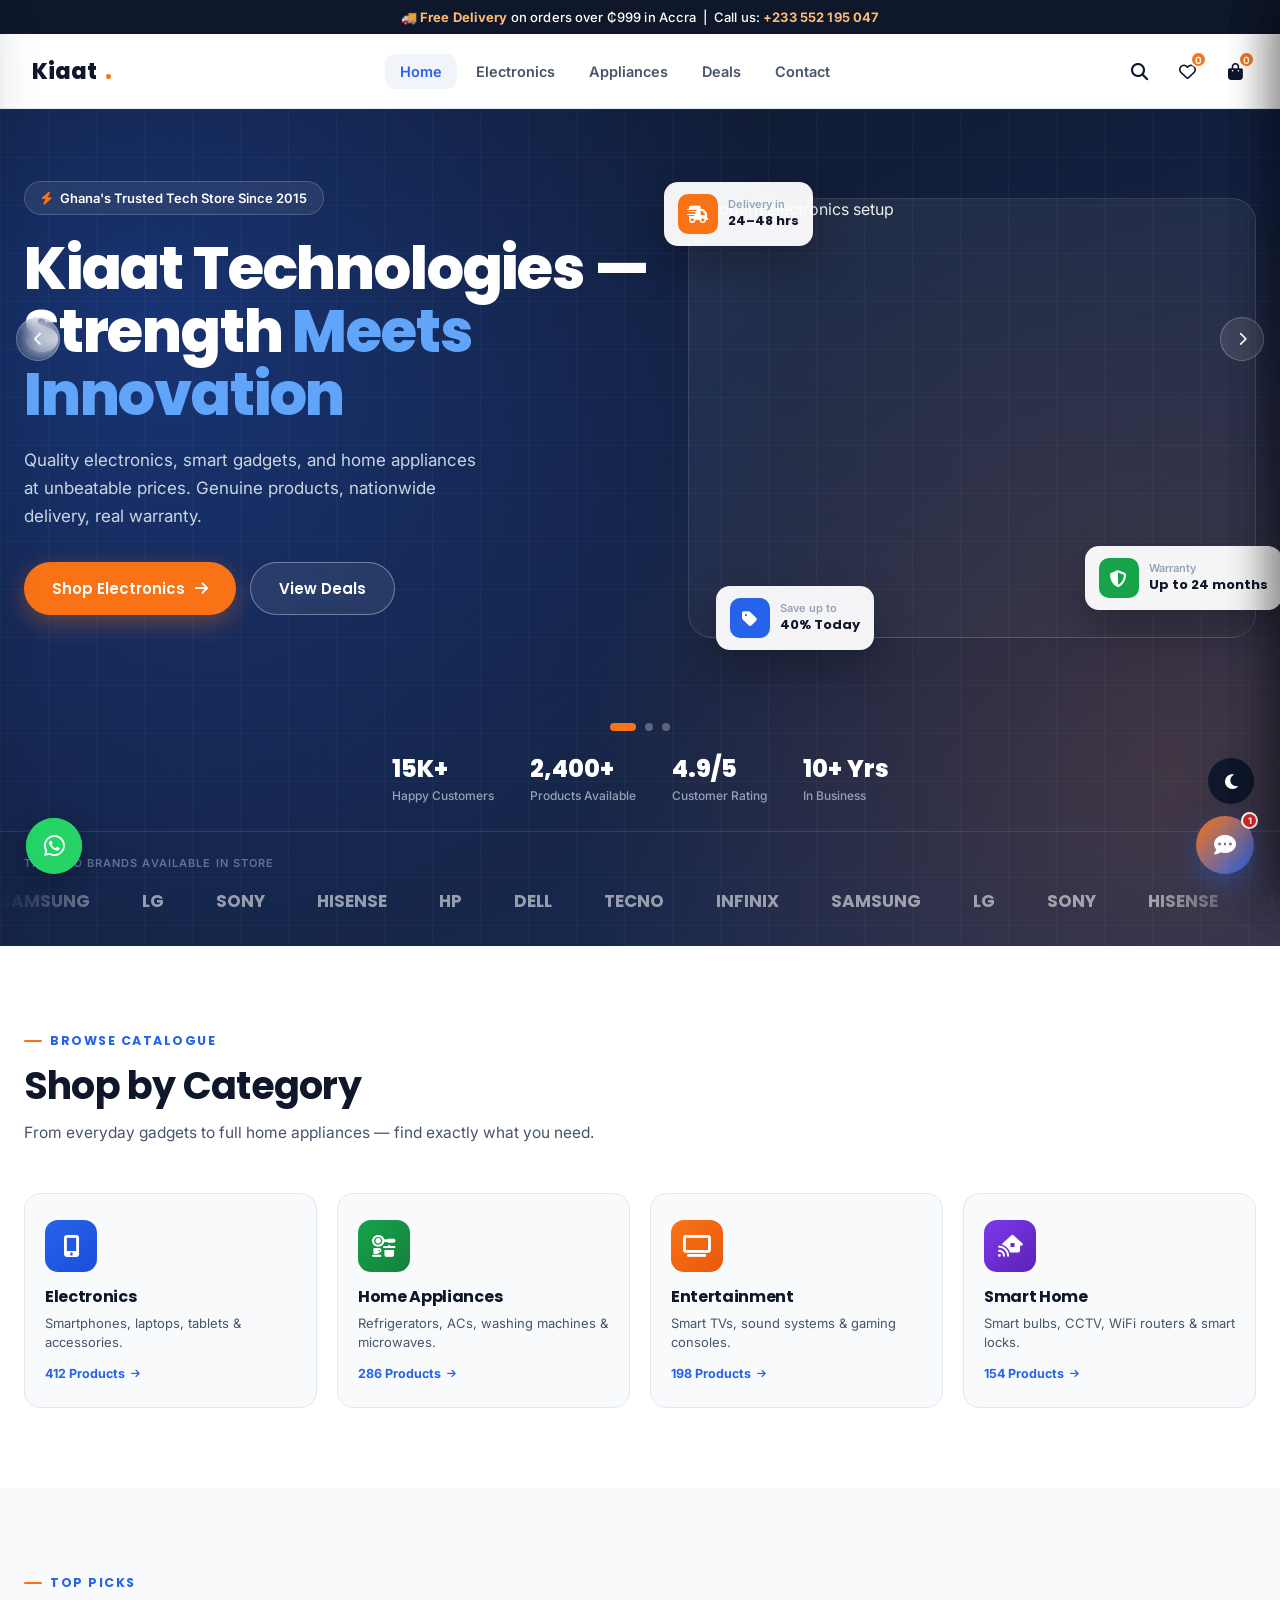
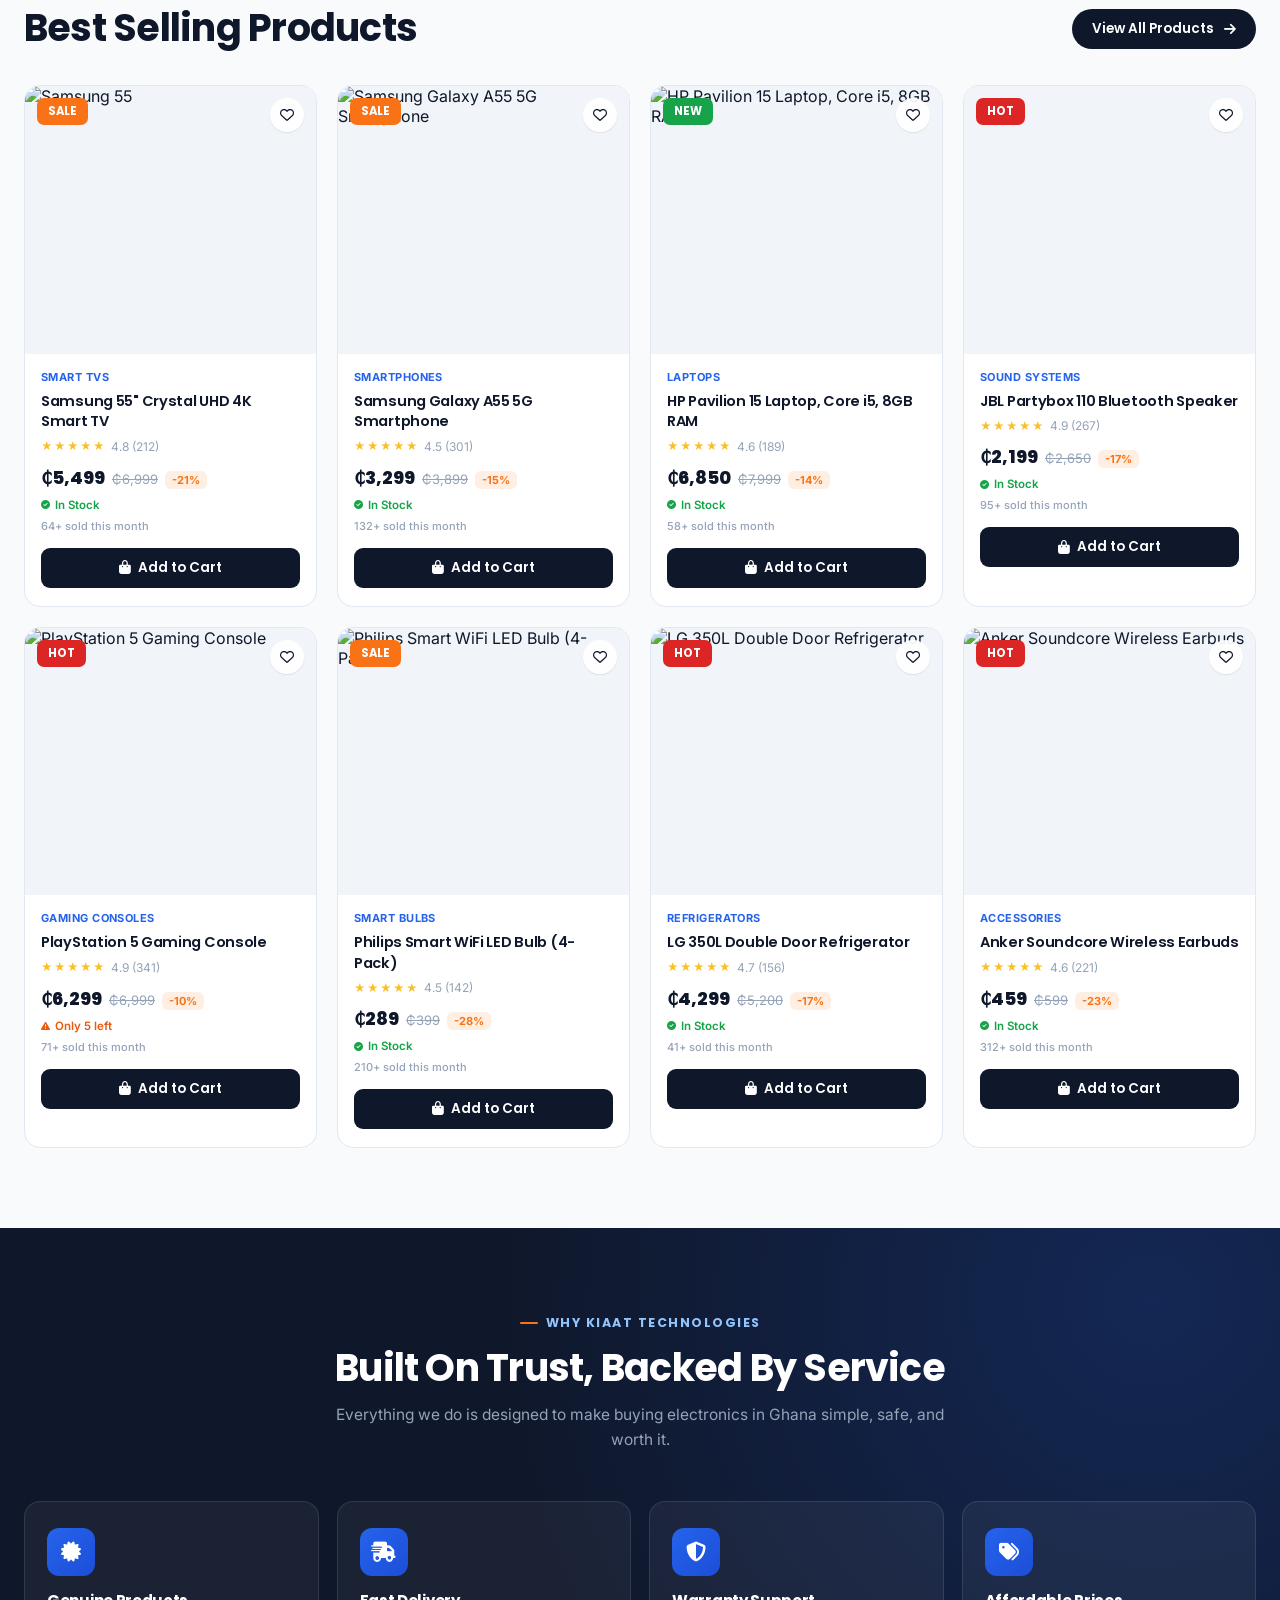
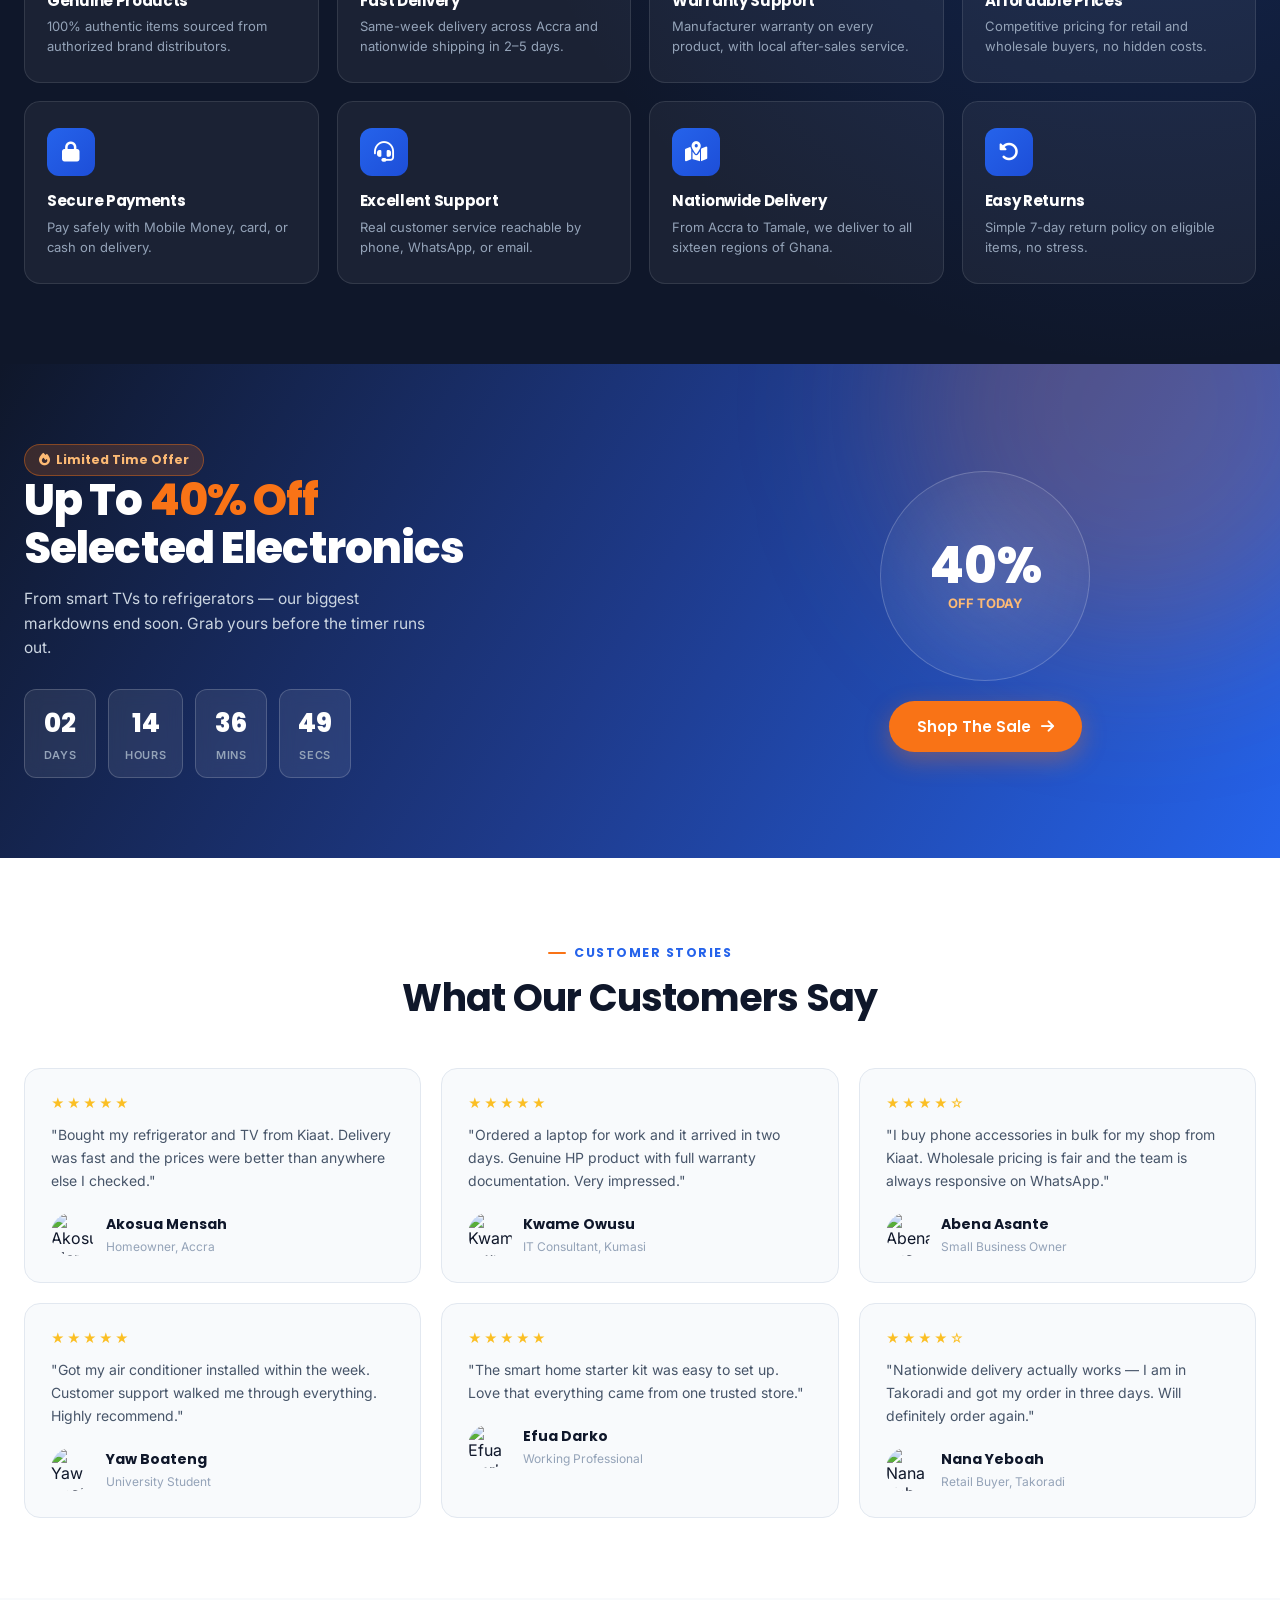
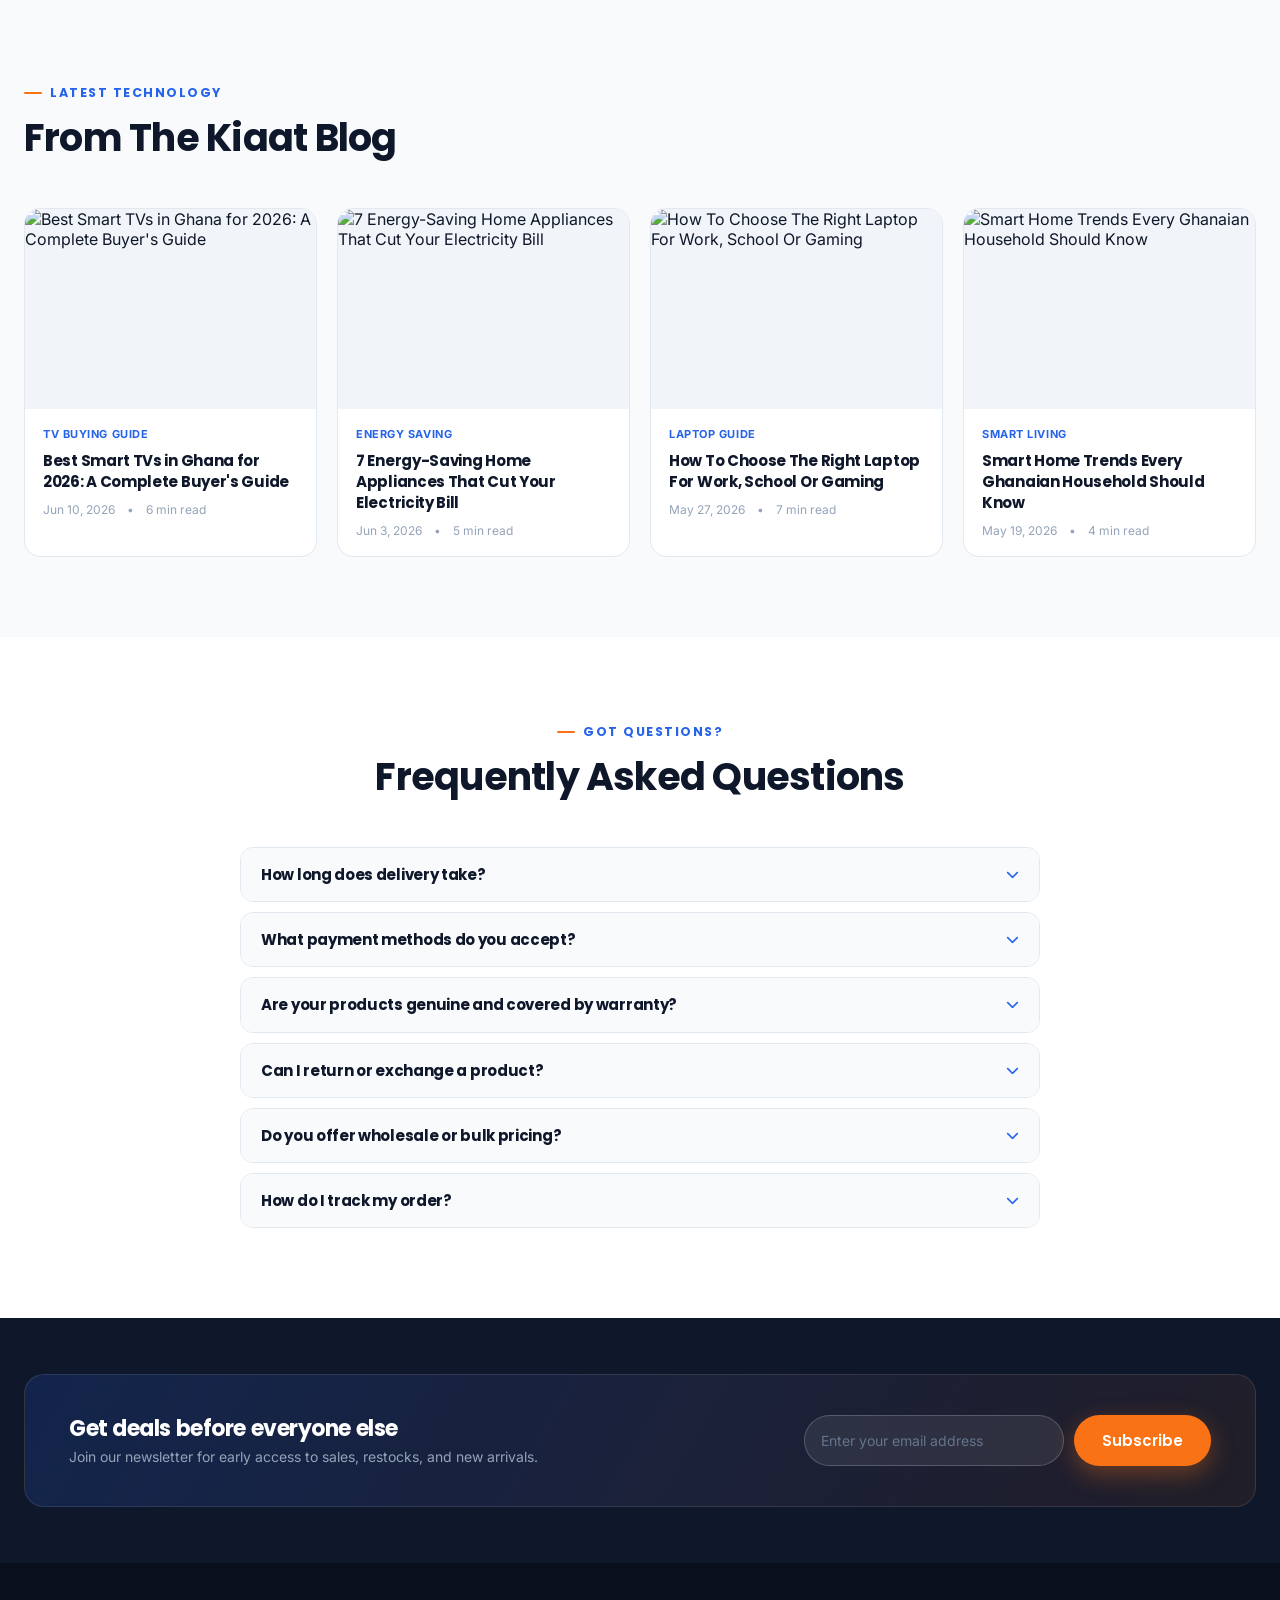
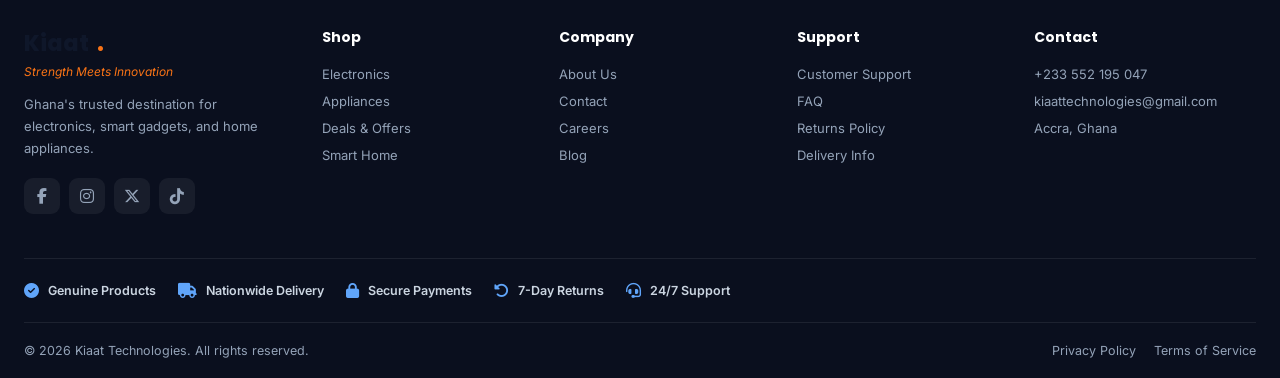
==== commit b5867adc: "Update index.html changed tittle" ====
--- a/index.html
+++ b/index.html
@@ -3,7 +3,7 @@
 <head>
 <meta charset="UTF-8">
 <meta name="viewport" content="width=device-width, initial-scale=1.0">
-<title>Kiaat Technologies — Strength Meets Innovation | Electronics & Home Appliances Ghana</title>
+<title>Kiaat Technologies</title>
 <meta name="description" content="Ghana's trusted electronics and home appliances store. Genuine products, fast delivery, real warranty.">
 <link rel="preconnect" href="https://fonts.googleapis.com">
 <link href="https://fonts.googleapis.com/css2?family=Poppins:wght@500;600;700;800&family=Inter:wght@400;500;600;700&display=swap" rel="stylesheet">
--- a/shared.css
+++ b/shared.css
@@ -1,3 +1,12 @@
+/* ============ EXTRA UTILITY CLASSES ============ */
+.logo-icon{width:34px;height:34px;border-radius:9px;background:linear-gradient(135deg,var(--orange),var(--blue));display:flex;align-items:center;justify-content:center;color:#fff;font-size:16px;flex-shrink:0;}
+.two-col-banner{display:grid;grid-template-columns:1fr 1fr;gap:48px;align-items:center;}
+.four-card-grid{display:grid;grid-template-columns:1fr 1fr;gap:14px;}
+@media(max-width:760px){
+  .two-col-banner{grid-template-columns:1fr;}
+  .four-card-grid{grid-template-columns:1fr;}
+}
+
 /* ============ TOKENS ============ */
 :root{
   --navy:#0F172A;
@@ -372,6 +381,9 @@
 .kiaaty-rec-card-info h6{font-size:12px;font-weight:600;line-height:1.3;white-space:nowrap;overflow:hidden;text-overflow:ellipsis;}
 .kiaaty-rec-card-info span{font-size:12px;font-weight:700;color:var(--blue);font-family:var(--font-display);}
 .kiaaty-rec-card button{font-size:11px;font-weight:700;color:#fff;background:var(--navy);padding:6px 10px;border-radius:7px;flex-shrink:0;}
+.kiaaty-wa-btn{display:inline-flex;align-items:center;gap:8px;background:#25D366;color:#fff;font-weight:700;font-size:13px;padding:10px 16px;border-radius:100px;margin-top:6px;transition:filter .2s;text-decoration:none;}
+.kiaaty-wa-btn:hover{filter:brightness(.92);}
+.kiaaty-link-btn{display:inline-flex;align-items:center;gap:7px;background:var(--blue);color:#fff;font-weight:700;font-size:13px;padding:10px 16px;border-radius:100px;margin-top:6px;text-decoration:none;}
 
 /* ============ DRAWERS ============ */
 .overlay{position:fixed;inset:0;background:rgba(15,23,42,.55);backdrop-filter:blur(2px);z-index:800;opacity:0;visibility:hidden;transition:all .3s;}
@@ -418,6 +430,8 @@
 .search-result-row img{width:46px;height:46px;border-radius:7px;object-fit:cover;background:var(--bg-gray);}
 .search-result-row .info h5{font-size:13px;font-weight:600;}
 .search-result-row .info span{font-size:12.5px;color:var(--blue);font-weight:700;}
+.search-chip{display:inline-flex;padding:8px 14px;border-radius:100px;background:var(--bg-gray);border:1px solid var(--border);font-size:13px;font-weight:600;cursor:pointer;transition:all .2s;color:var(--text-soft);}
+.search-chip:hover{background:var(--blue);color:#fff;border-color:var(--blue);}
 
 /* ============ QUICK VIEW ============ */
 .qv-overlay{position:fixed;inset:0;background:rgba(15,23,42,.6);backdrop-filter:blur(4px);z-index:900;opacity:0;visibility:hidden;transition:all .3s;display:flex;align-items:center;justify-content:center;padding:20px;}
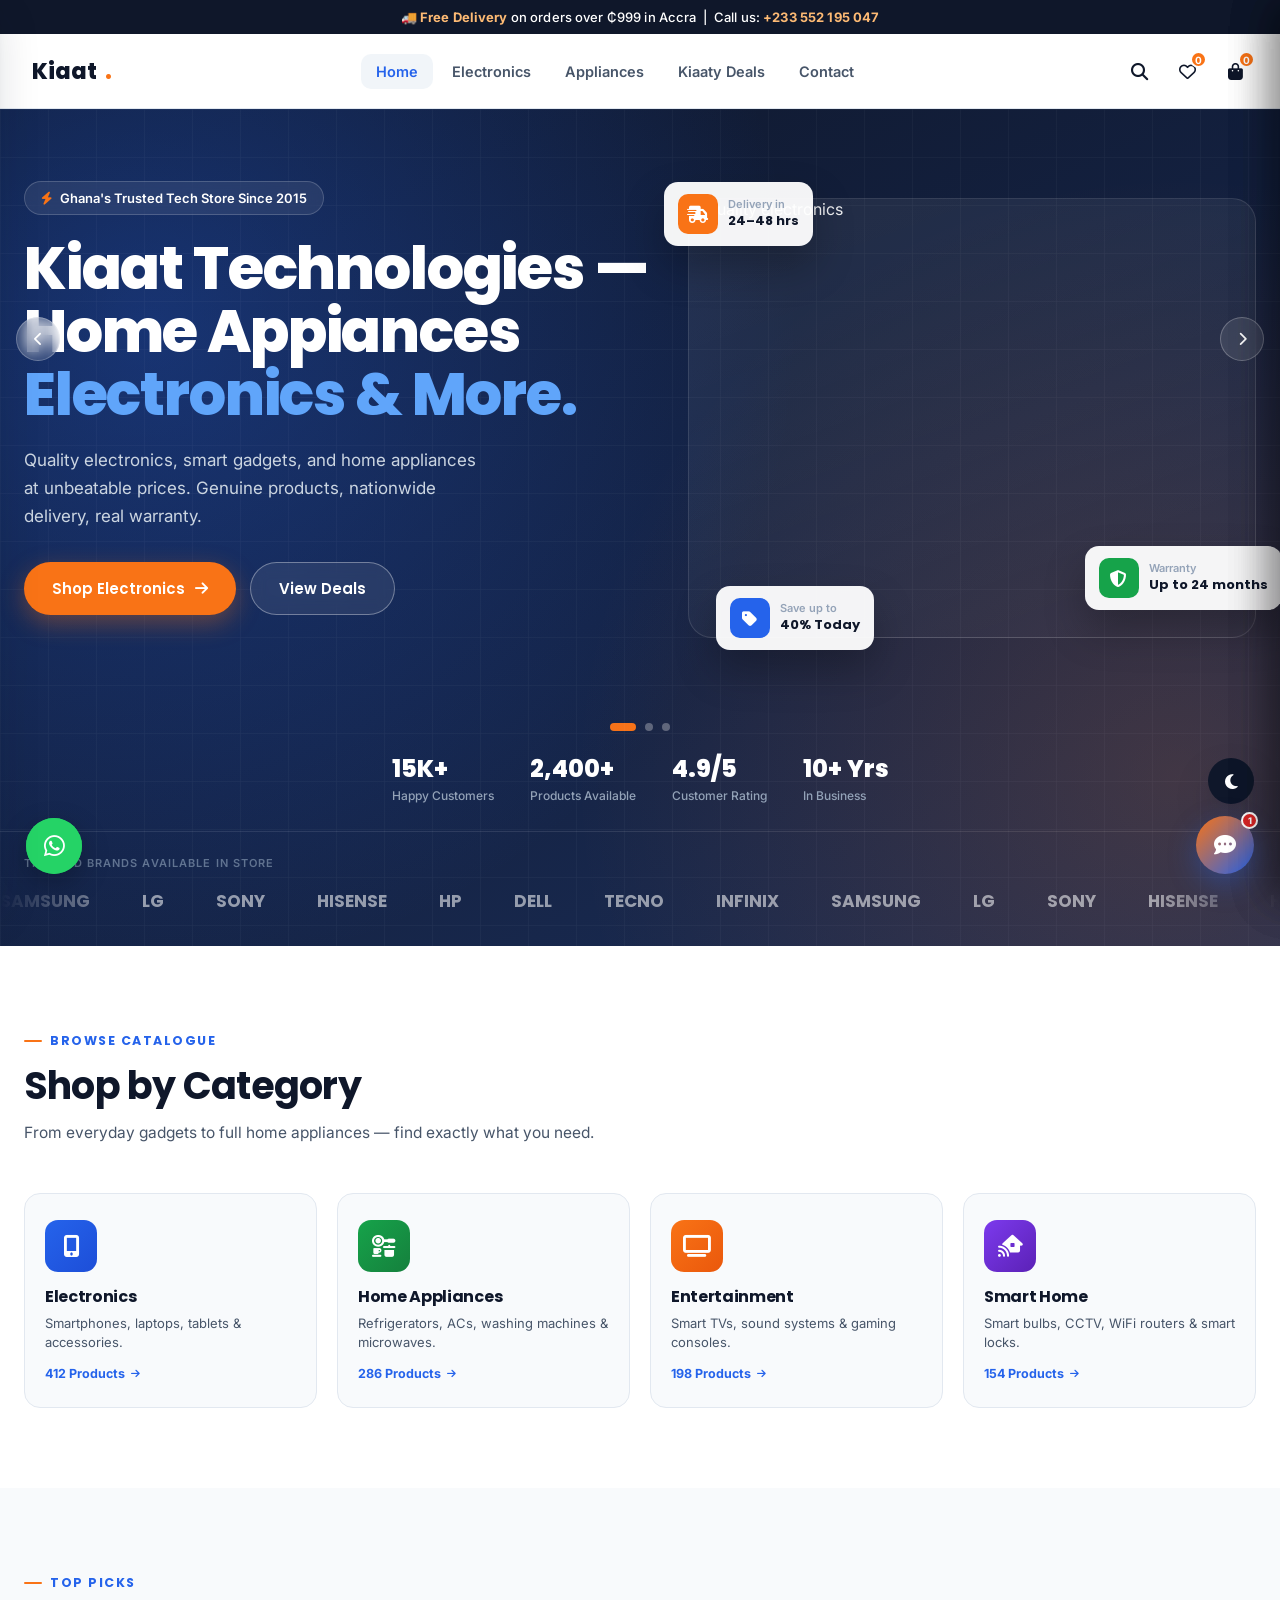
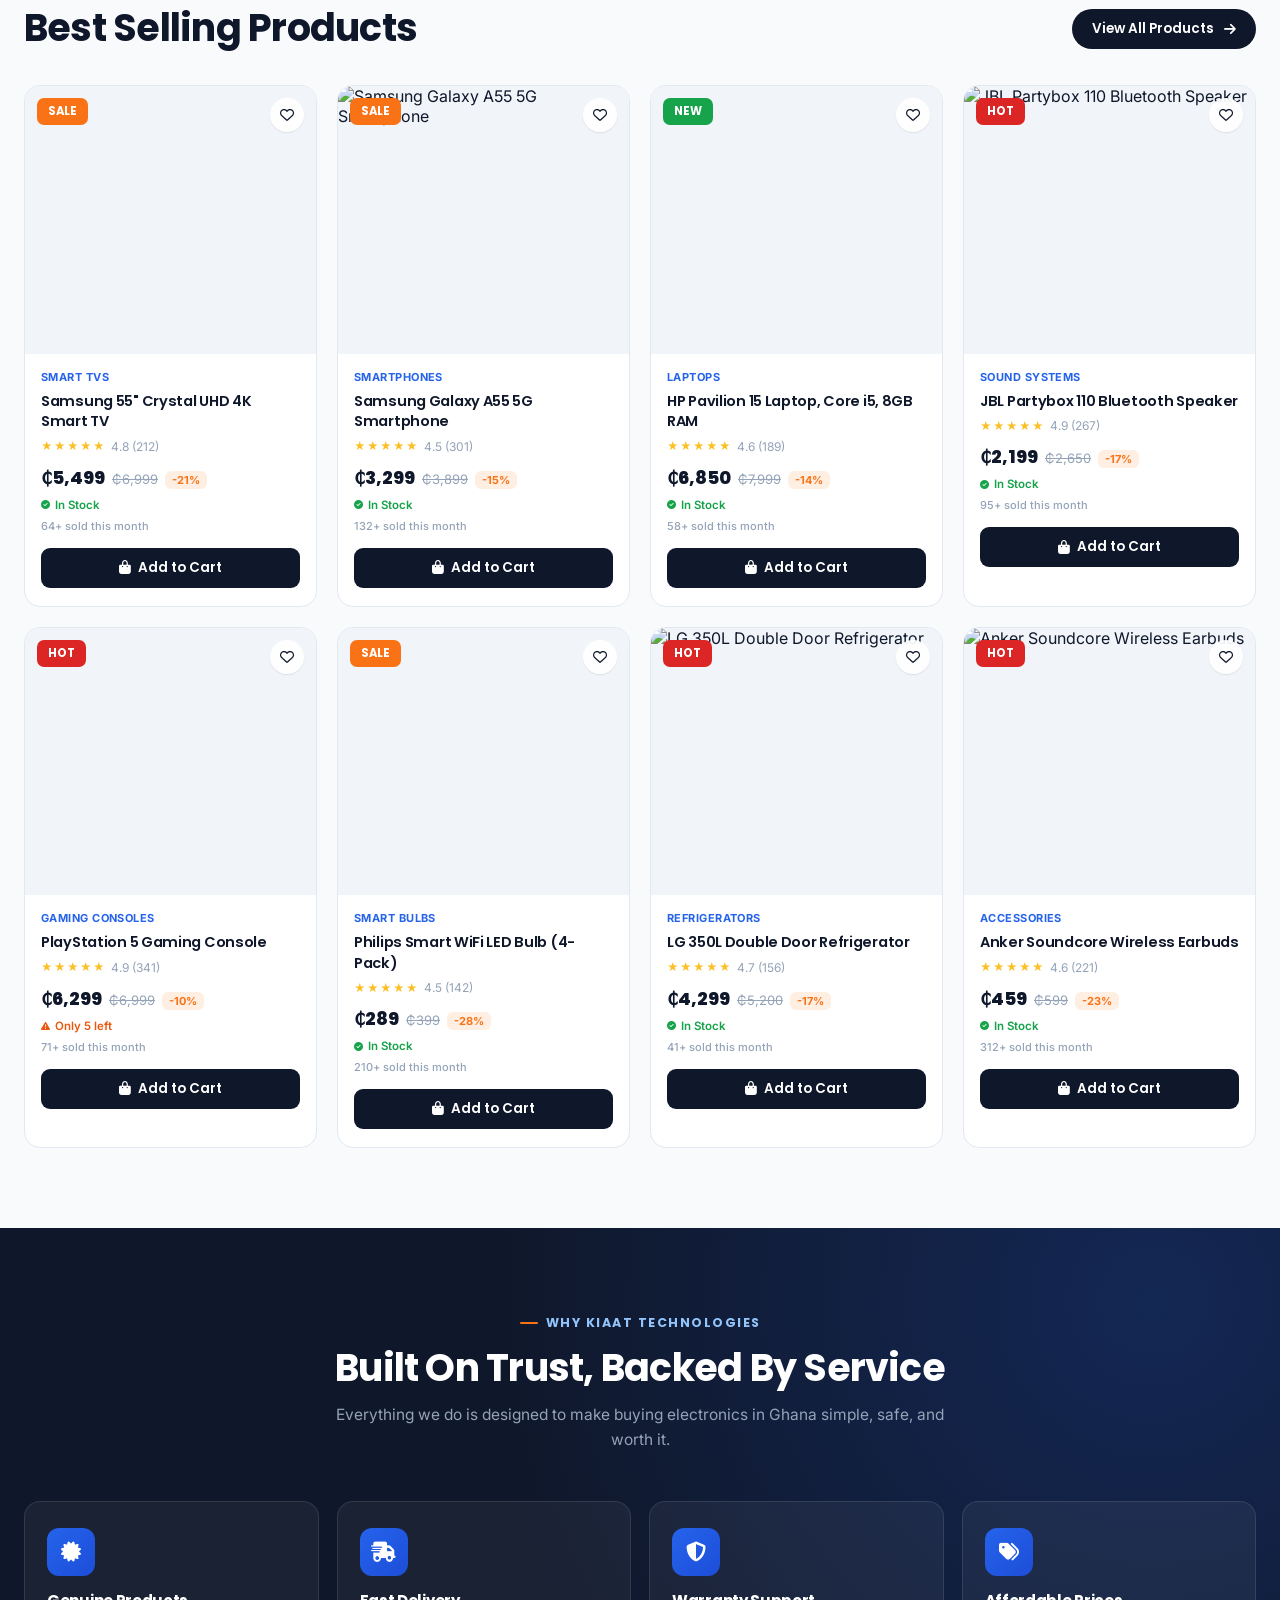
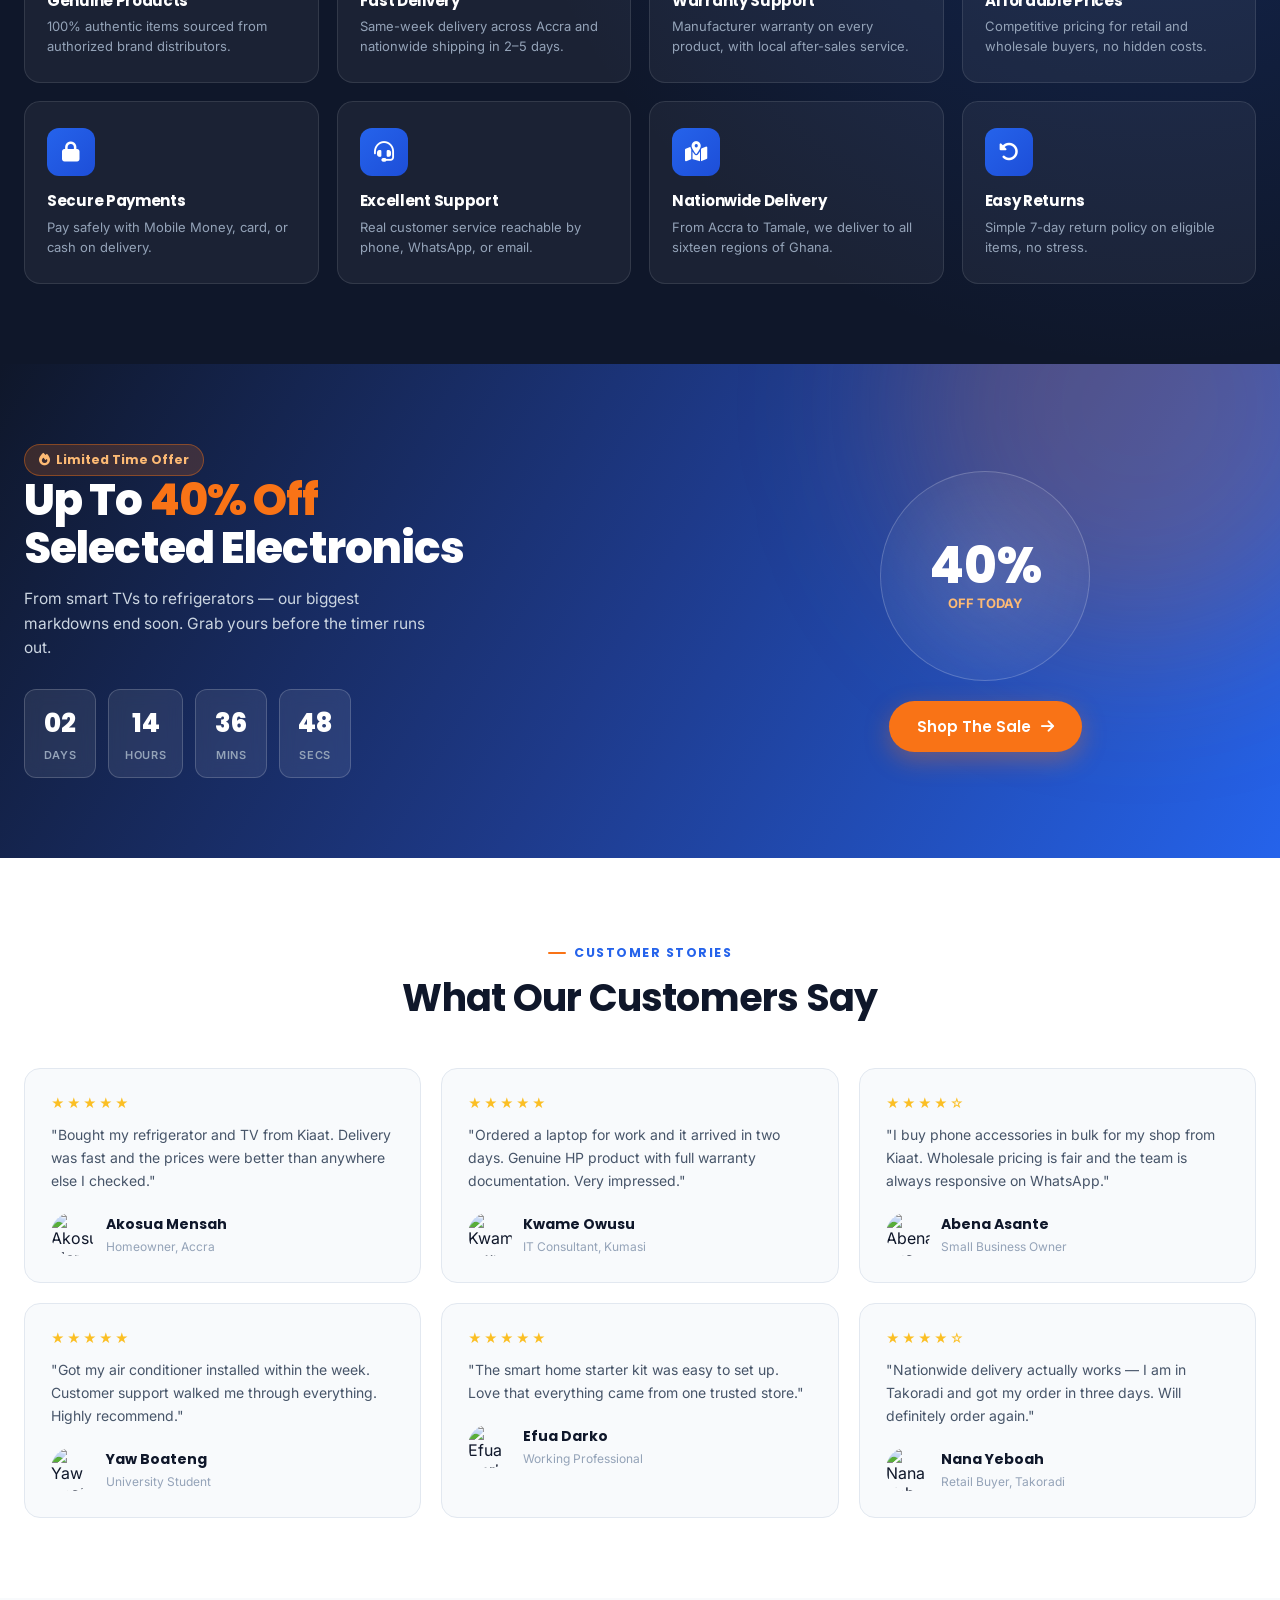
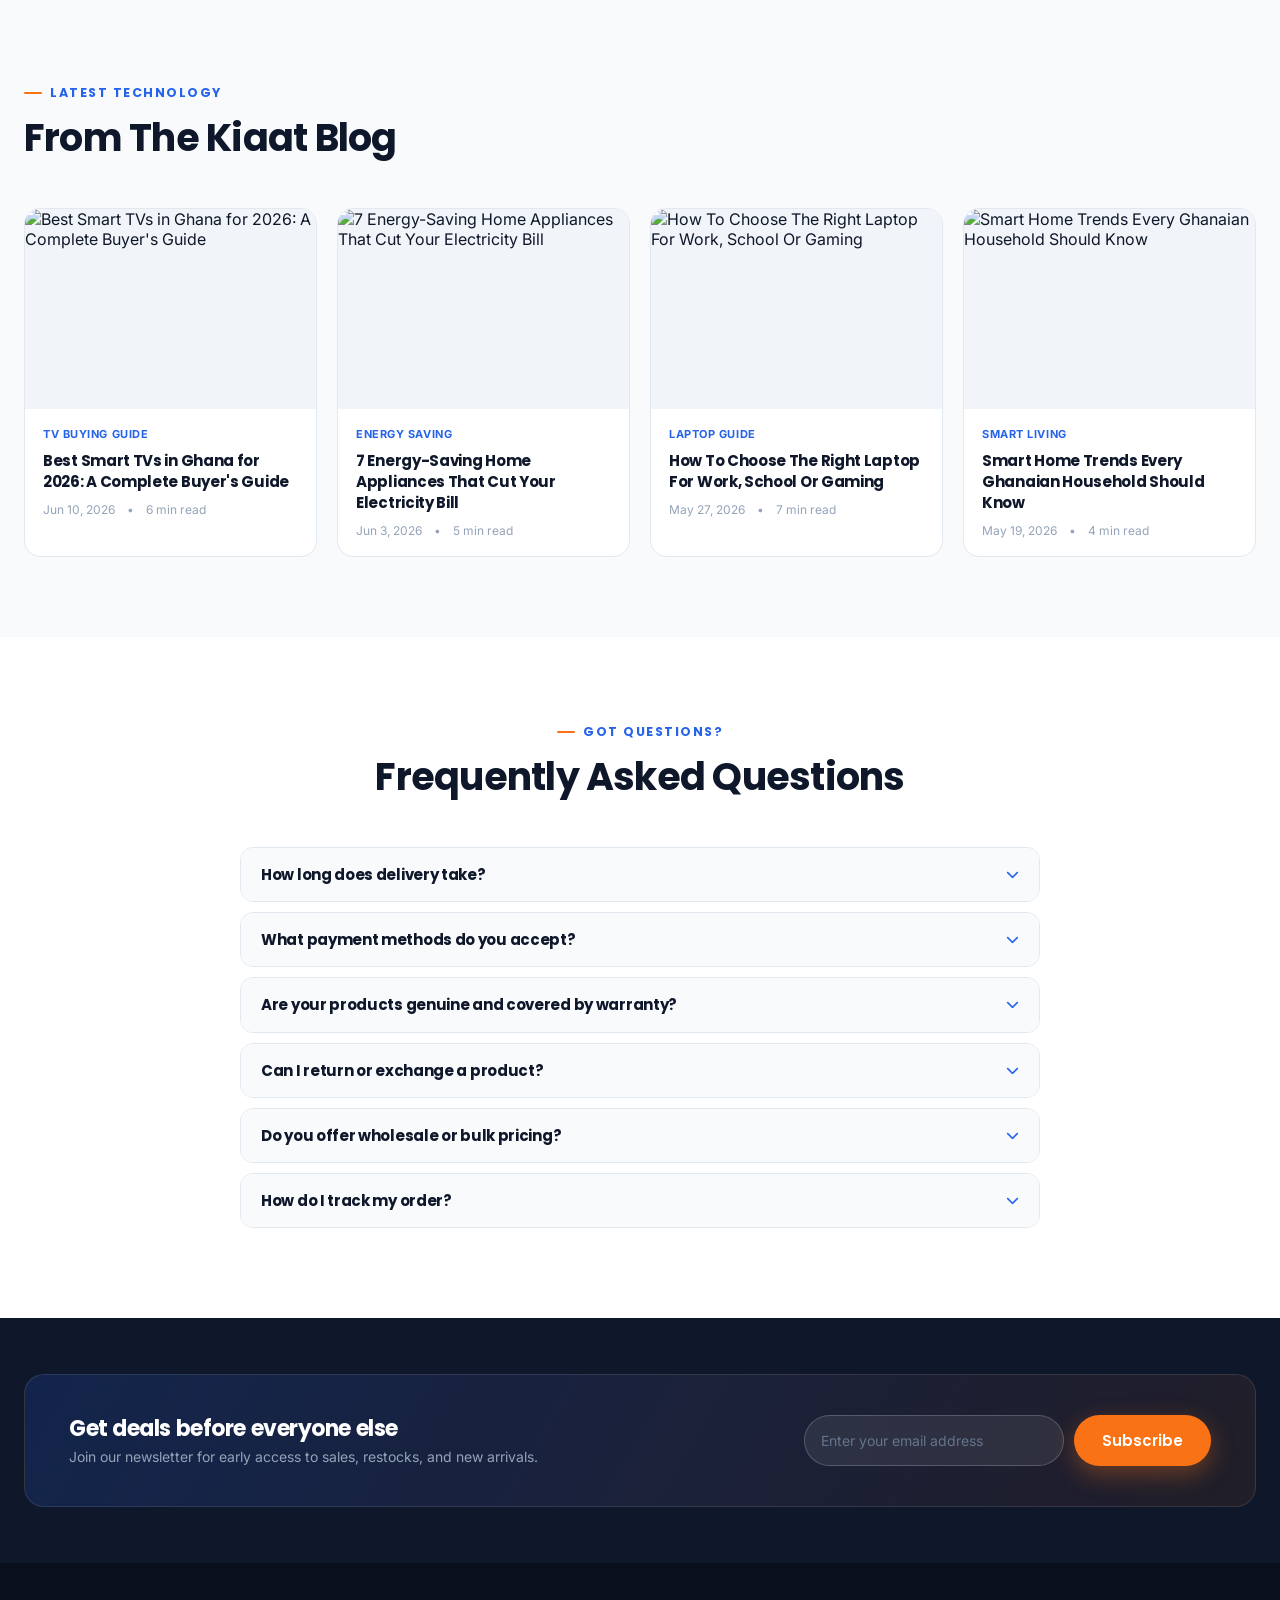
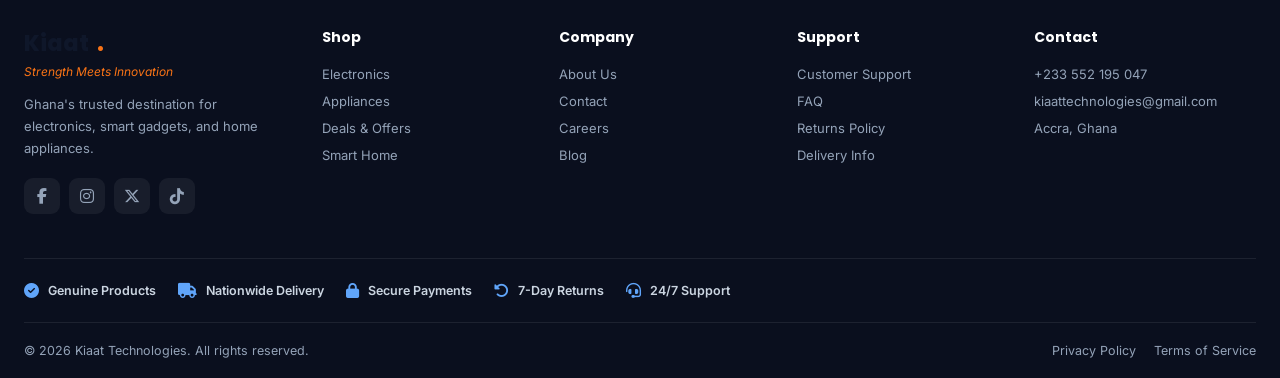
==== commit 776db744: "Update index.html" ====
--- a/index.html
+++ b/index.html
@@ -4,7 +4,7 @@
 <meta charset="UTF-8">
 <meta name="viewport" content="width=device-width, initial-scale=1.0">
 <title>Kiaat Technologies</title>
-<meta name="description" content="Ghana's trusted electronics and home appliances store. Genuine products, fast delivery, real warranty.">
+<meta name="description" content="Trusted electronics and home appliances store in Ghana. Genuine products, fast delivery, real warranty.">
 <link rel="preconnect" href="https://fonts.googleapis.com">
 <link href="https://fonts.googleapis.com/css2?family=Poppins:wght@500;600;700;800&family=Inter:wght@400;500;600;700&display=swap" rel="stylesheet">
 <link rel="stylesheet" href="https://cdnjs.cloudflare.com/ajax/libs/font-awesome/6.5.1/css/all.min.css">
@@ -27,7 +27,7 @@
       <a href="index.html" class="nav-link active">Home</a>
       <a href="electronics.html" class="nav-link">Electronics</a>
       <a href="appliances.html" class="nav-link">Appliances</a>
-      <a href="deals.html" class="nav-link">Deals</a>
+      <a href="deals.html" class="nav-link">Kiaaty Deals</a>
       <a href="contact.html" class="nav-link">Contact</a>
     </nav>
     <div class="header-actions">
@@ -66,7 +66,7 @@
         <div class="container hero-inner">
           <div class="hero-text">
             <div class="hero-badge"><i class="fa-solid fa-bolt"></i> Ghana's Trusted Tech Store Since 2015</div>
-            <h1>Kiaat Technologies —<br>Strength <span class="hl">Meets Innovation</span></h1>
+            <h1>Kiaat Technologies —<br>Home Appiances <span class="hl">Electronics & More.</span></h1>
             <p class="sub">Quality electronics, smart gadgets, and home appliances at unbeatable prices. Genuine products, nationwide delivery, real warranty.</p>
             <div class="hero-btns">
               <a href="electronics.html" class="btn btn-primary">Shop Electronics <i class="fa-solid fa-arrow-right"></i></a>
@@ -75,7 +75,7 @@
           </div>
           <div class="hero-visual">
             <div class="stage">
-              <img src="https://images.unsplash.com/photo-1556656793-08538906a9f8?q=80&w=900&auto=format&fit=crop" alt="Modern electronics setup">
+              <img src="https://images.unsplash.com/photo-1556656793-08538906a9f8?q=80&w=900&auto=format&fit=crop" alt="Quality electronics">
             </div>
             <div class="float-card fc1"><div class="ic" style="background:var(--orange)"><i class="fa-solid fa-truck-fast"></i></div><div><div class="label">Delivery in</div><div class="val">24–48 hrs</div></div></div>
             <div class="float-card fc2"><div class="ic" style="background:#16A34A"><i class="fa-solid fa-shield-halved"></i></div><div><div class="label">Warranty</div><div class="val">Up to 24 months</div></div></div>
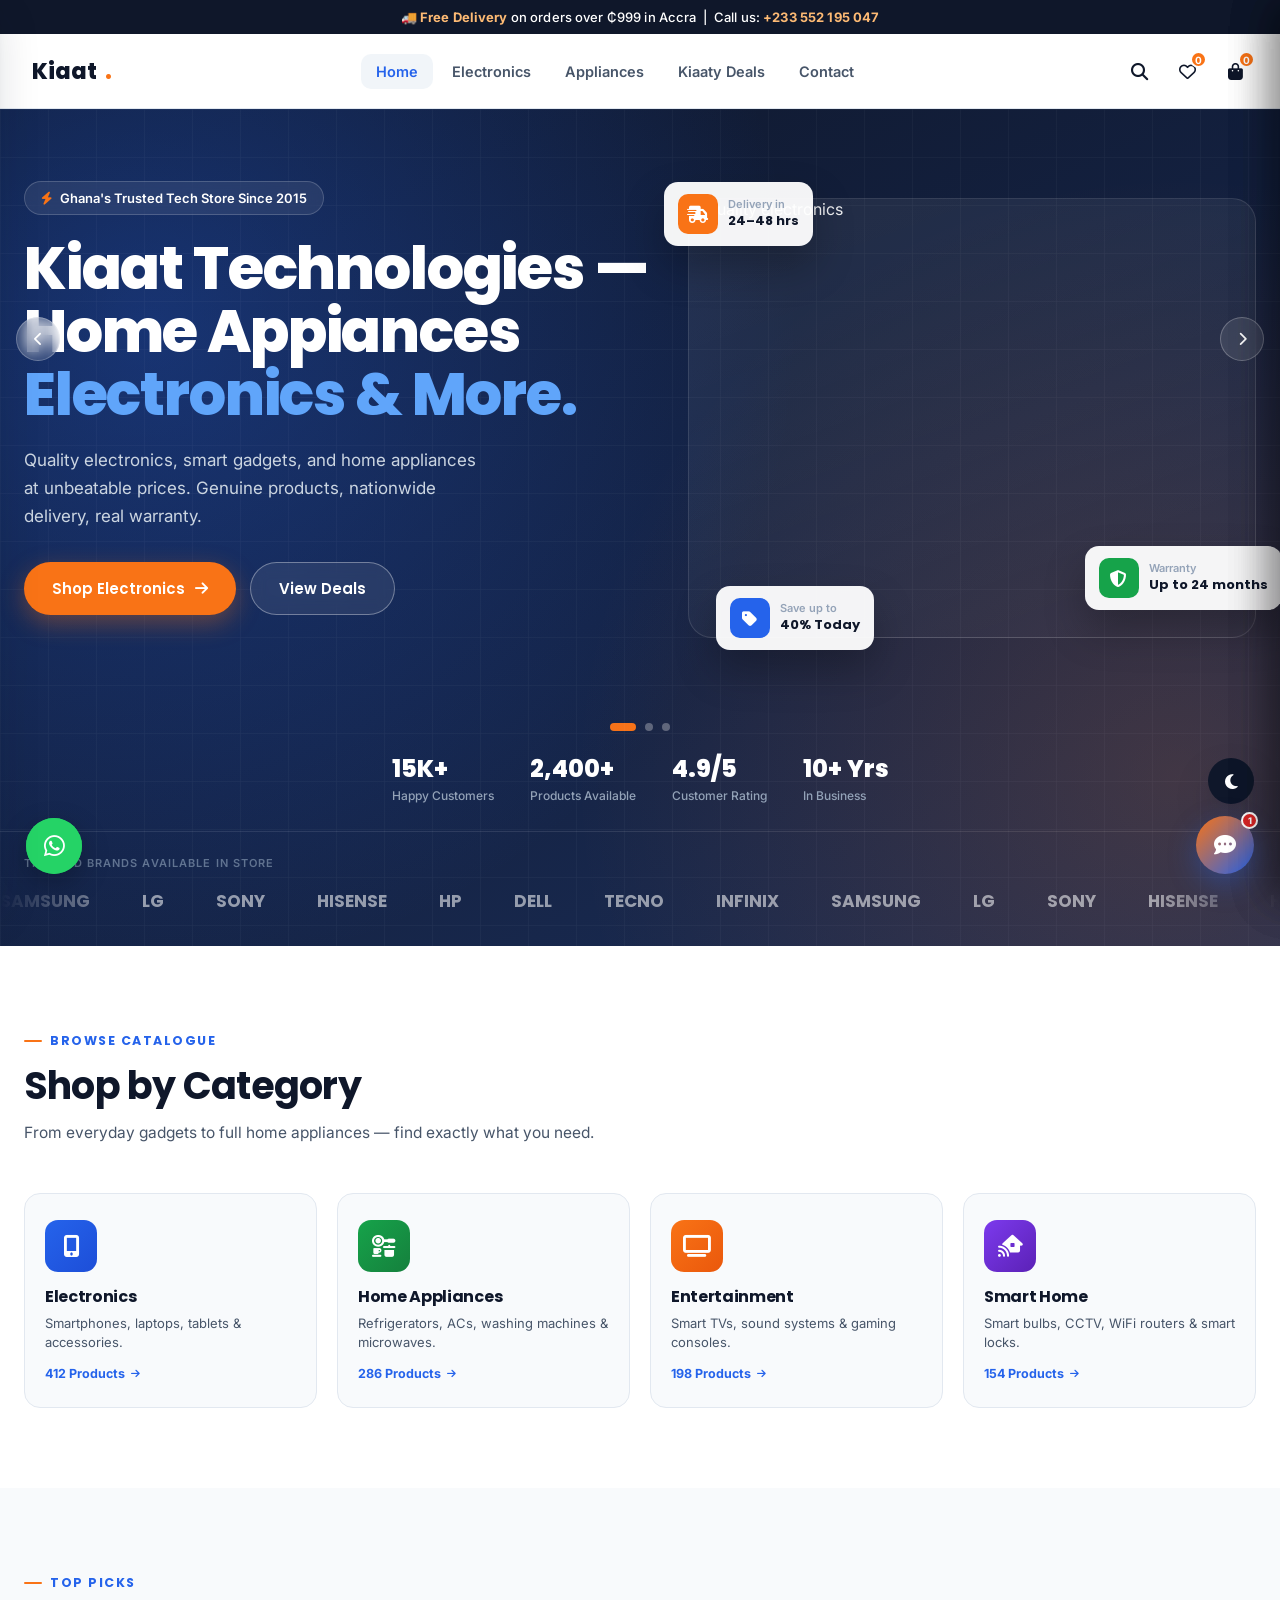
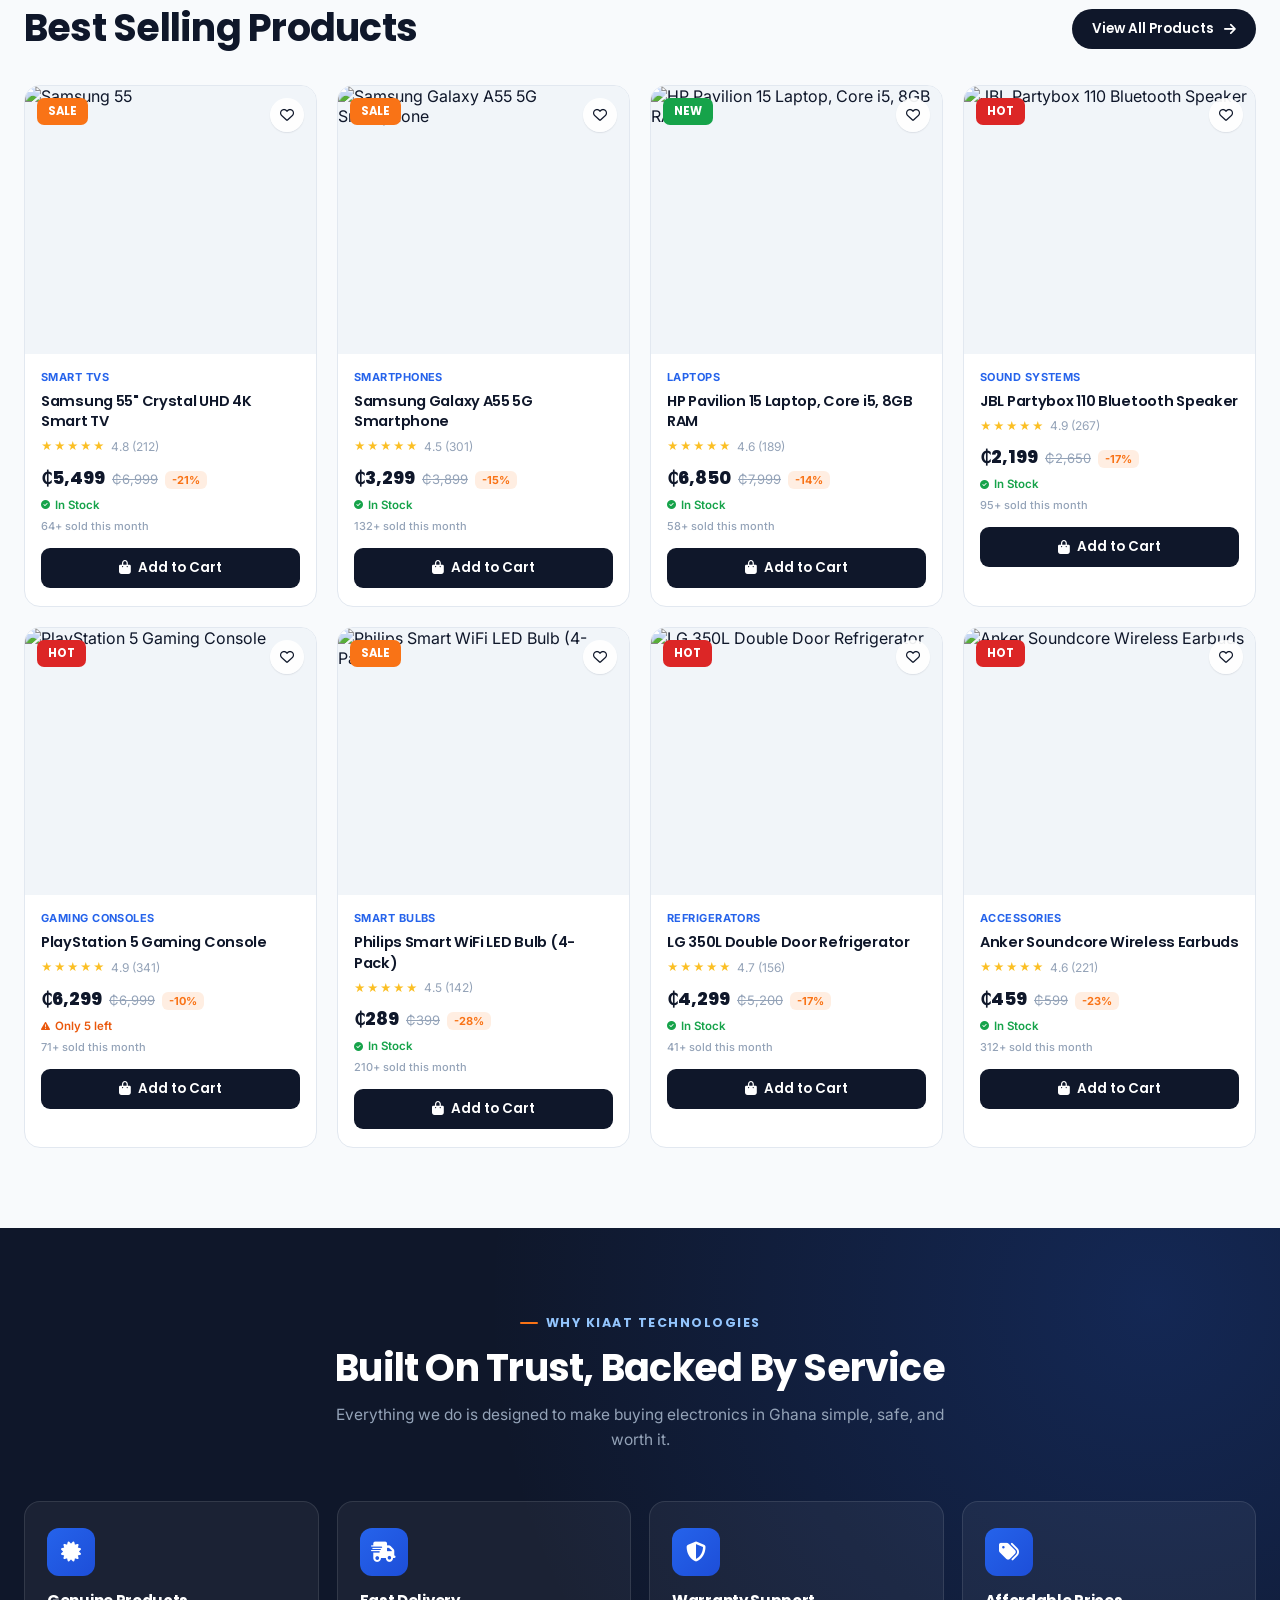
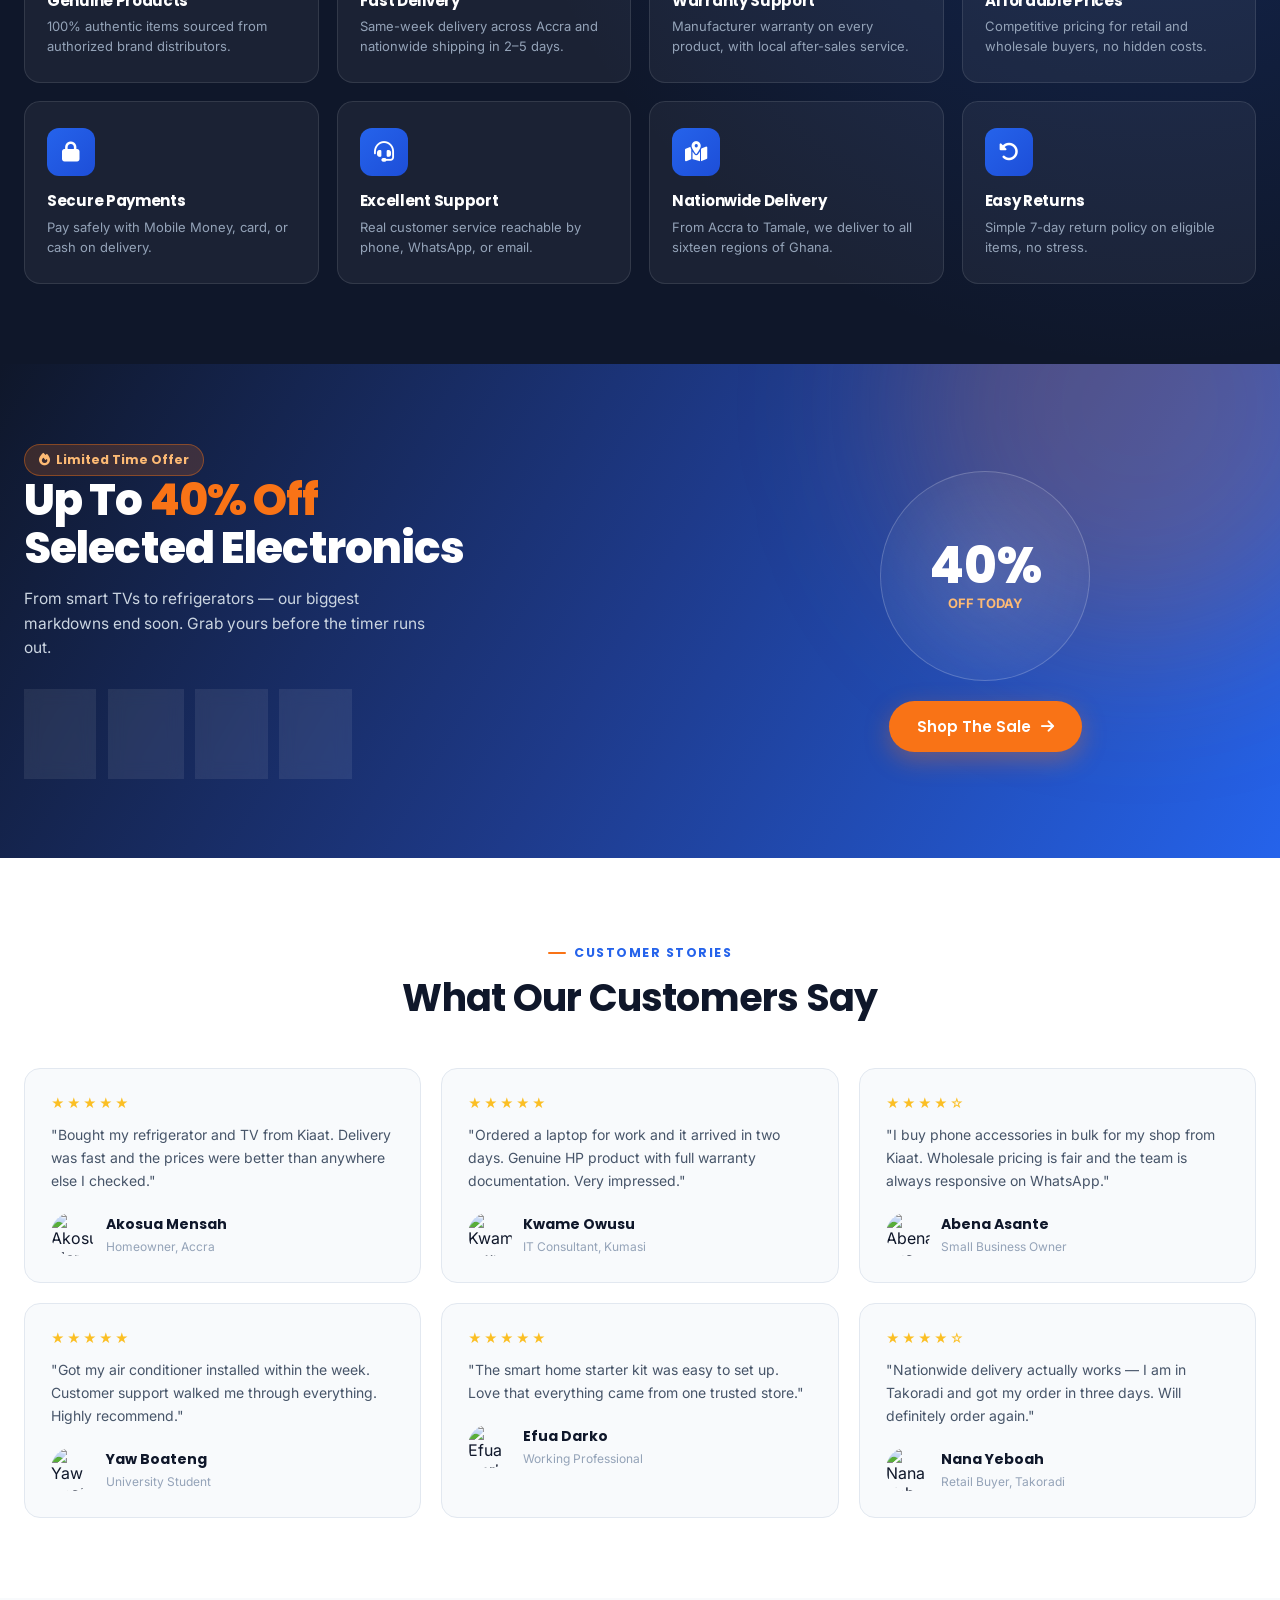
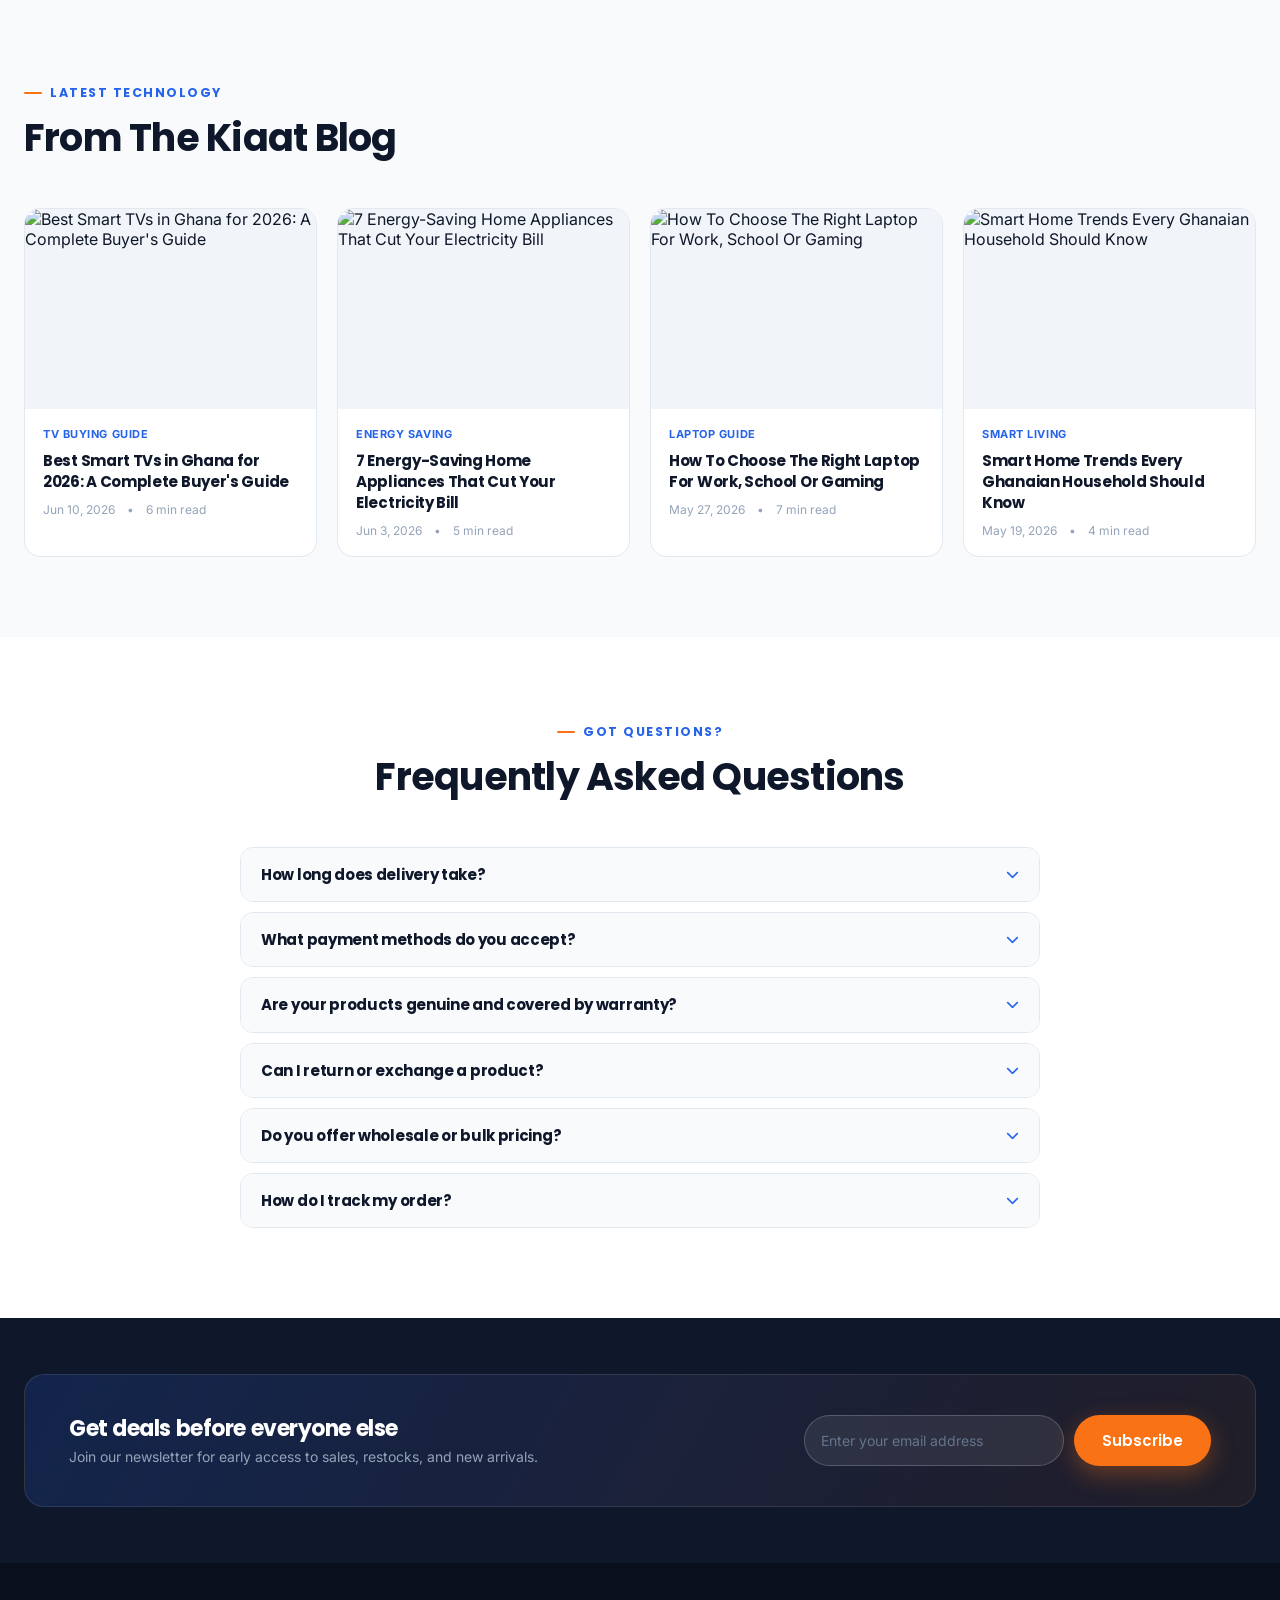
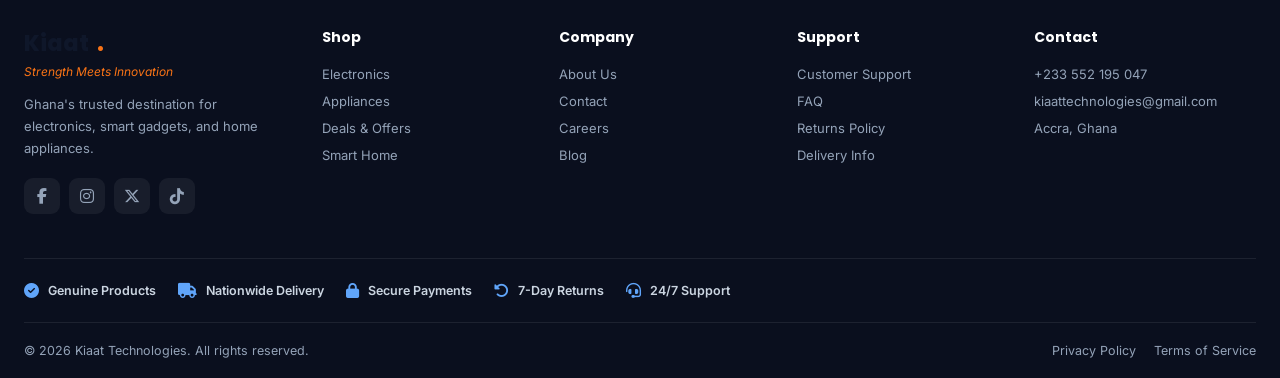
==== commit 77471a2d: "Update index.html" ====
--- a/index.html
+++ b/index.html
@@ -20,7 +20,7 @@
   <div class="container header-inner">
     <button class="mobile-toggle icon-btn" onclick="toggleMobileNav()" aria-label="Open menu"><i class="fa-solid fa-bars"></i></button>
     <a href="index.html" class="logo">
-      <span class="mark"><img src="https://i.imgur.com/placeholder.png" onerror="this.style.display='none'" alt=""></span>
+      <span class="mark"><img src="https://i.imgur.com/placeholder.png" onerror="this.style.display='none'" alt="Kiaat Technologies"></span>
       Kiaat<span class="accent">.</span>
     </a>
     <nav class="main-nav">
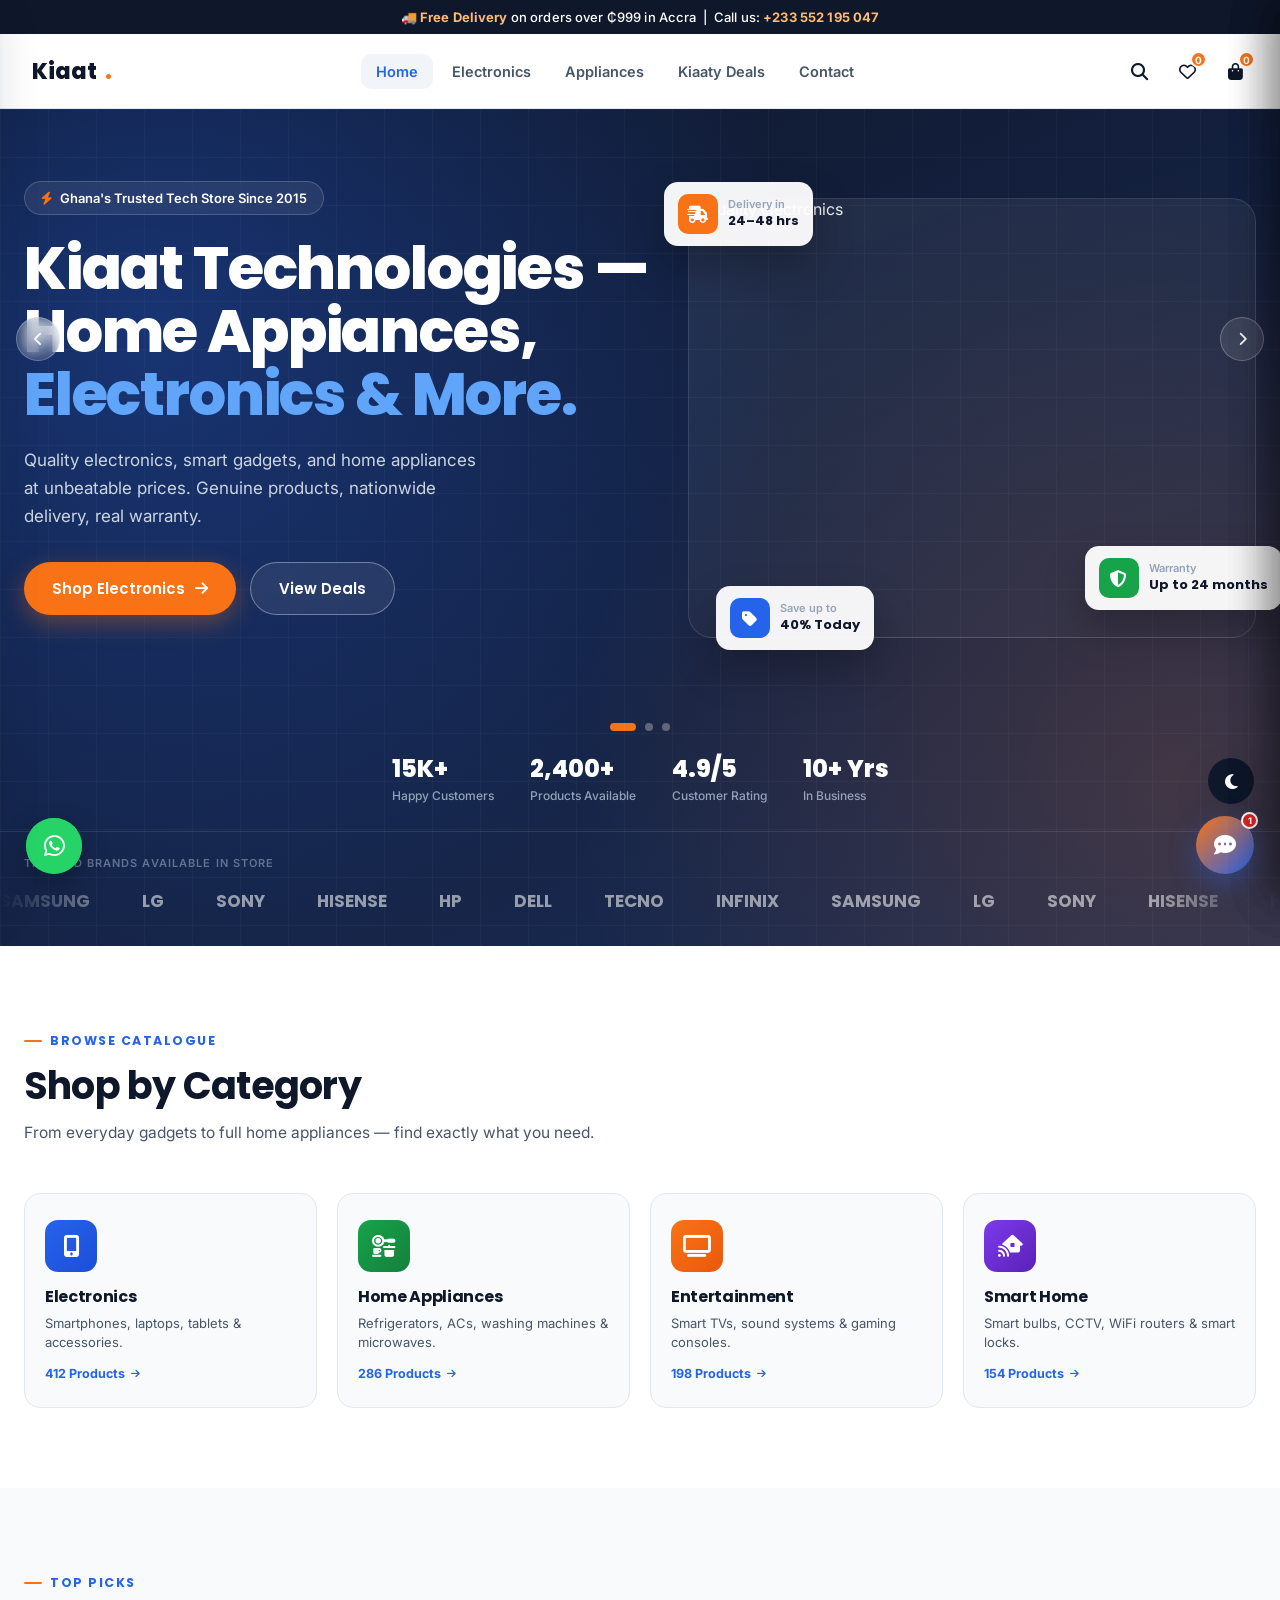
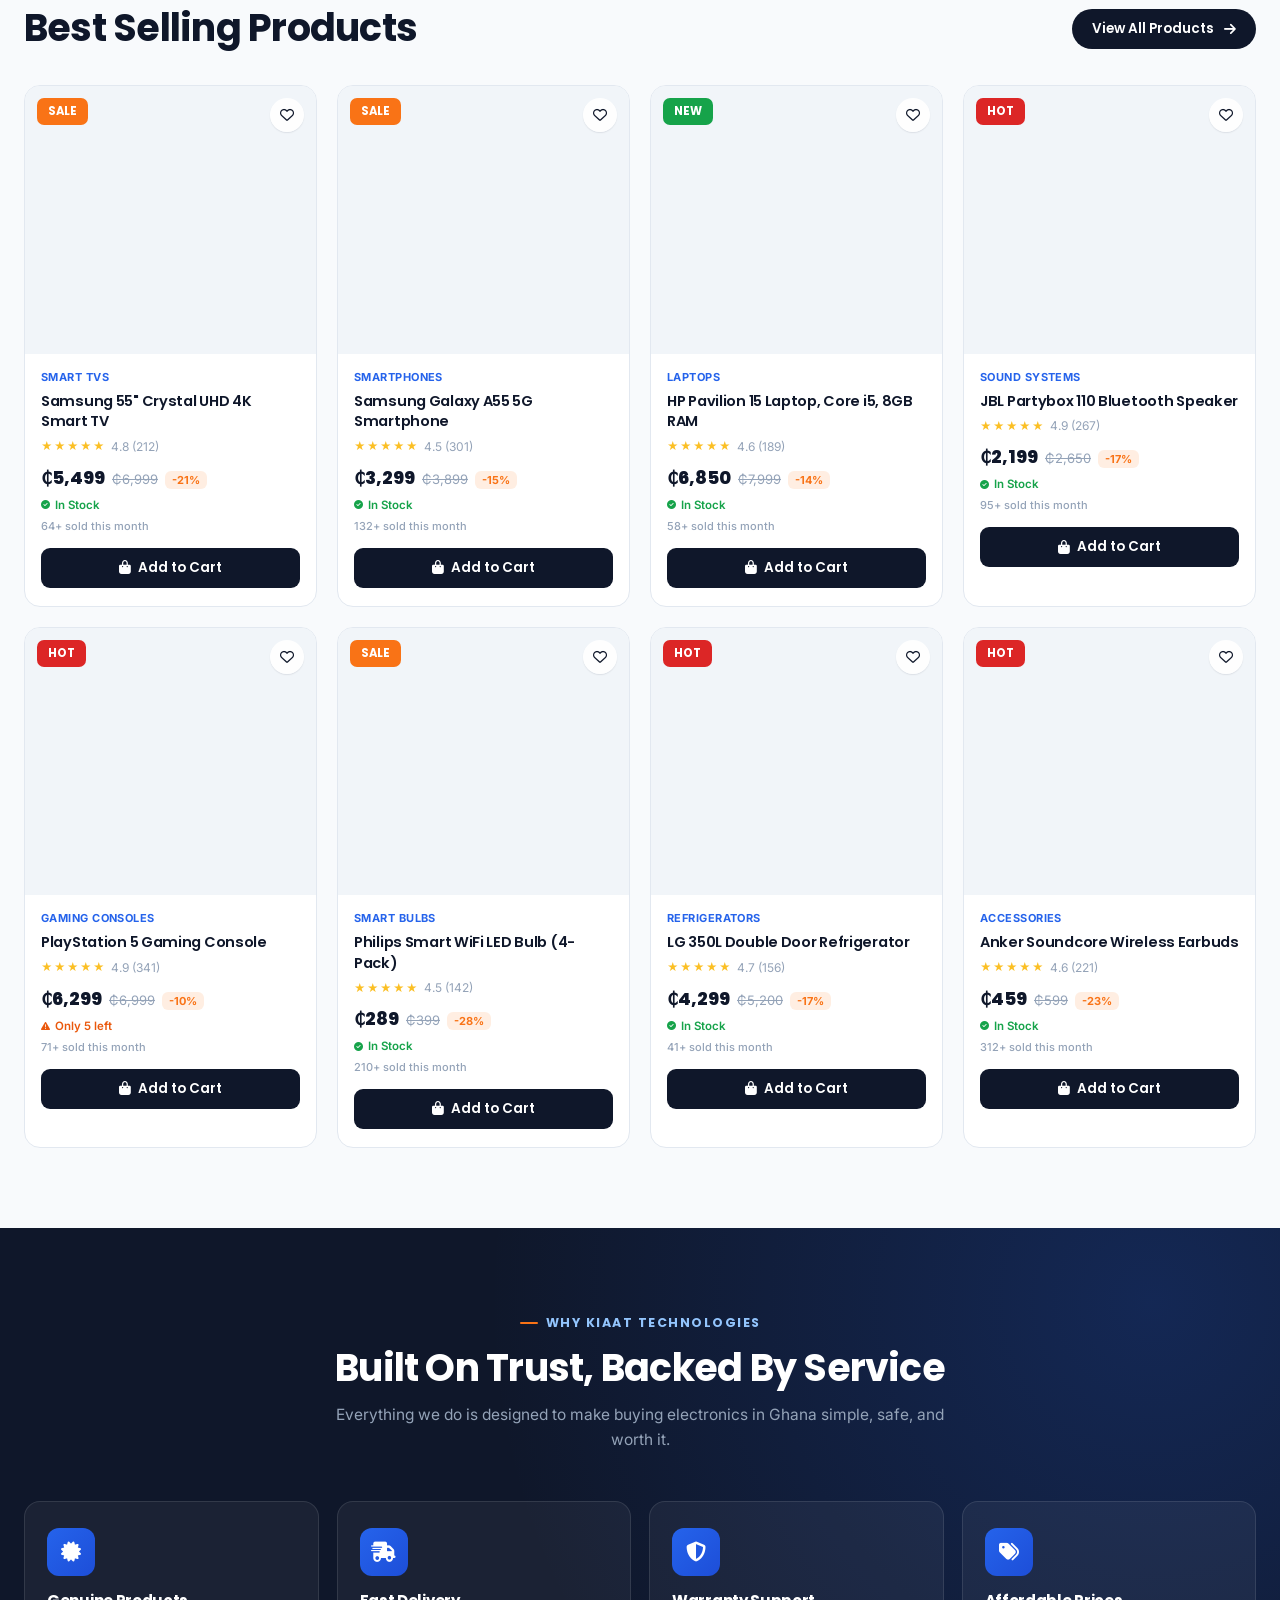
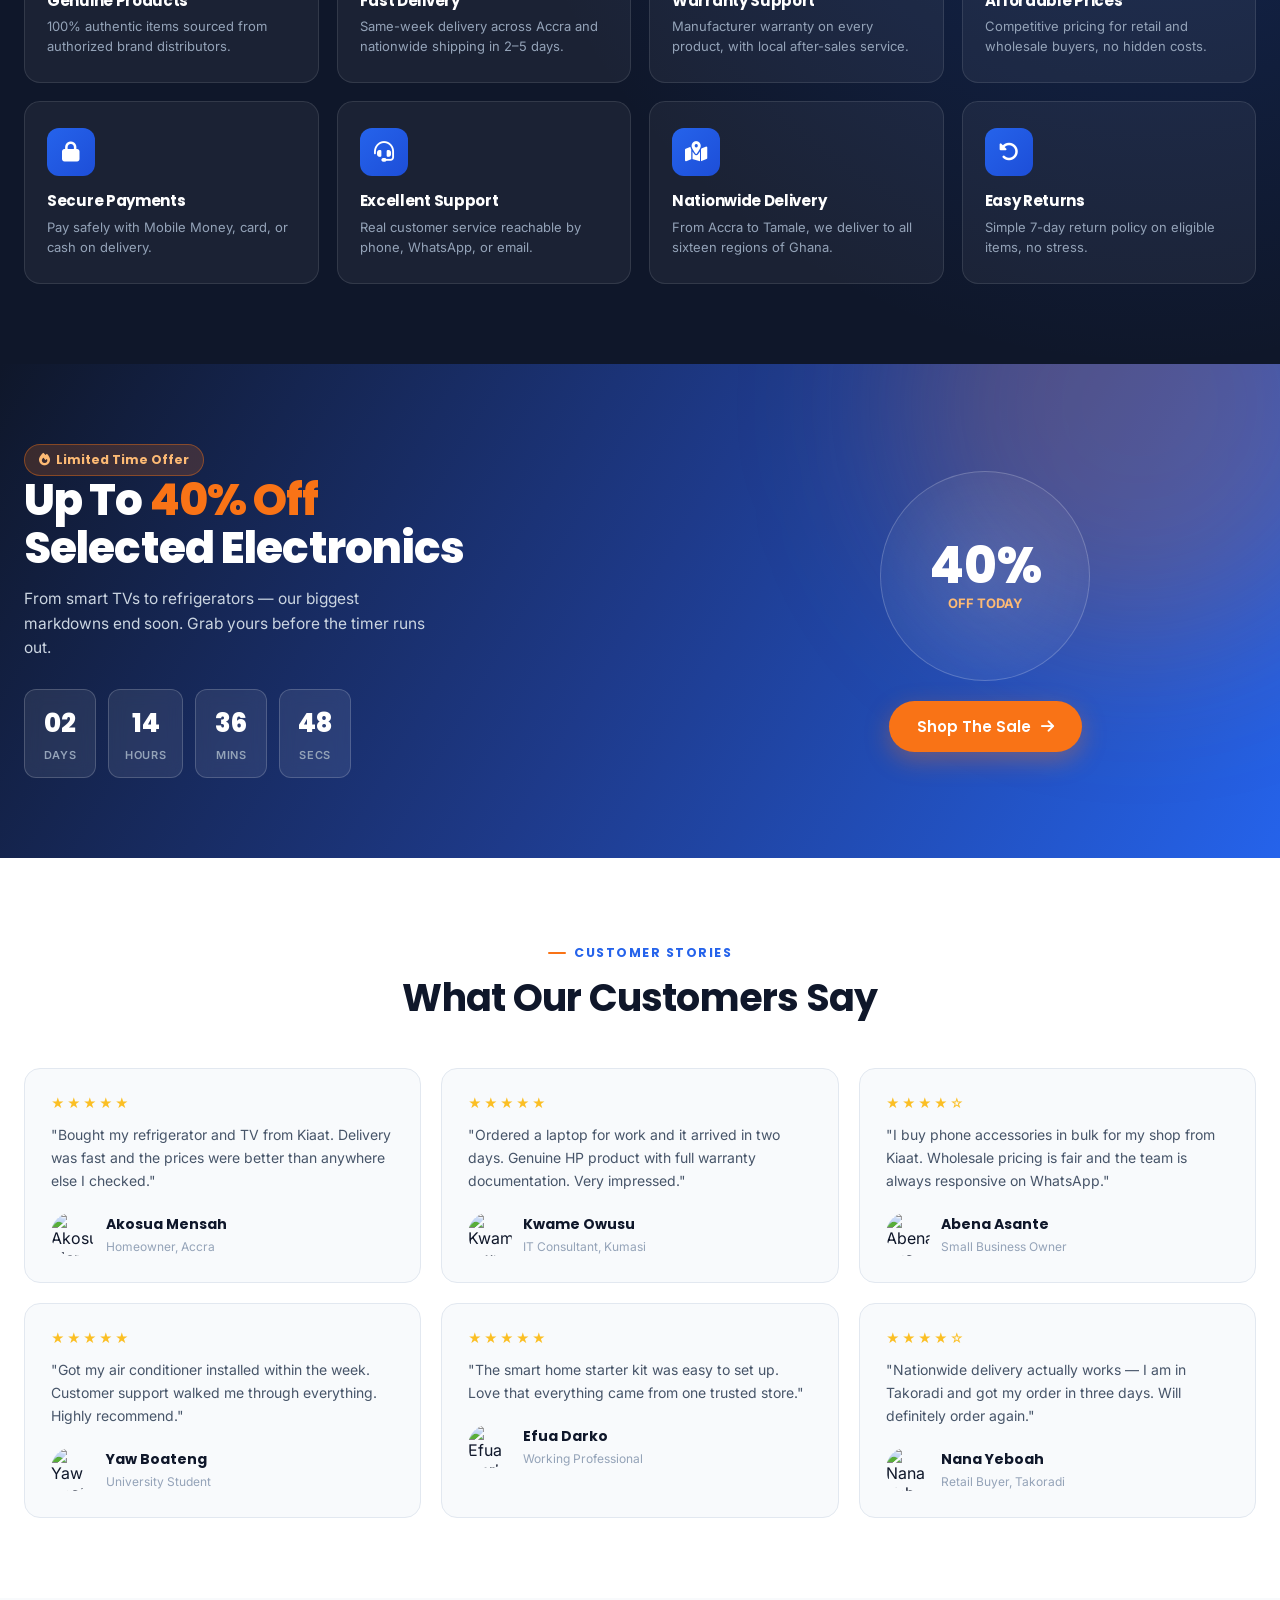
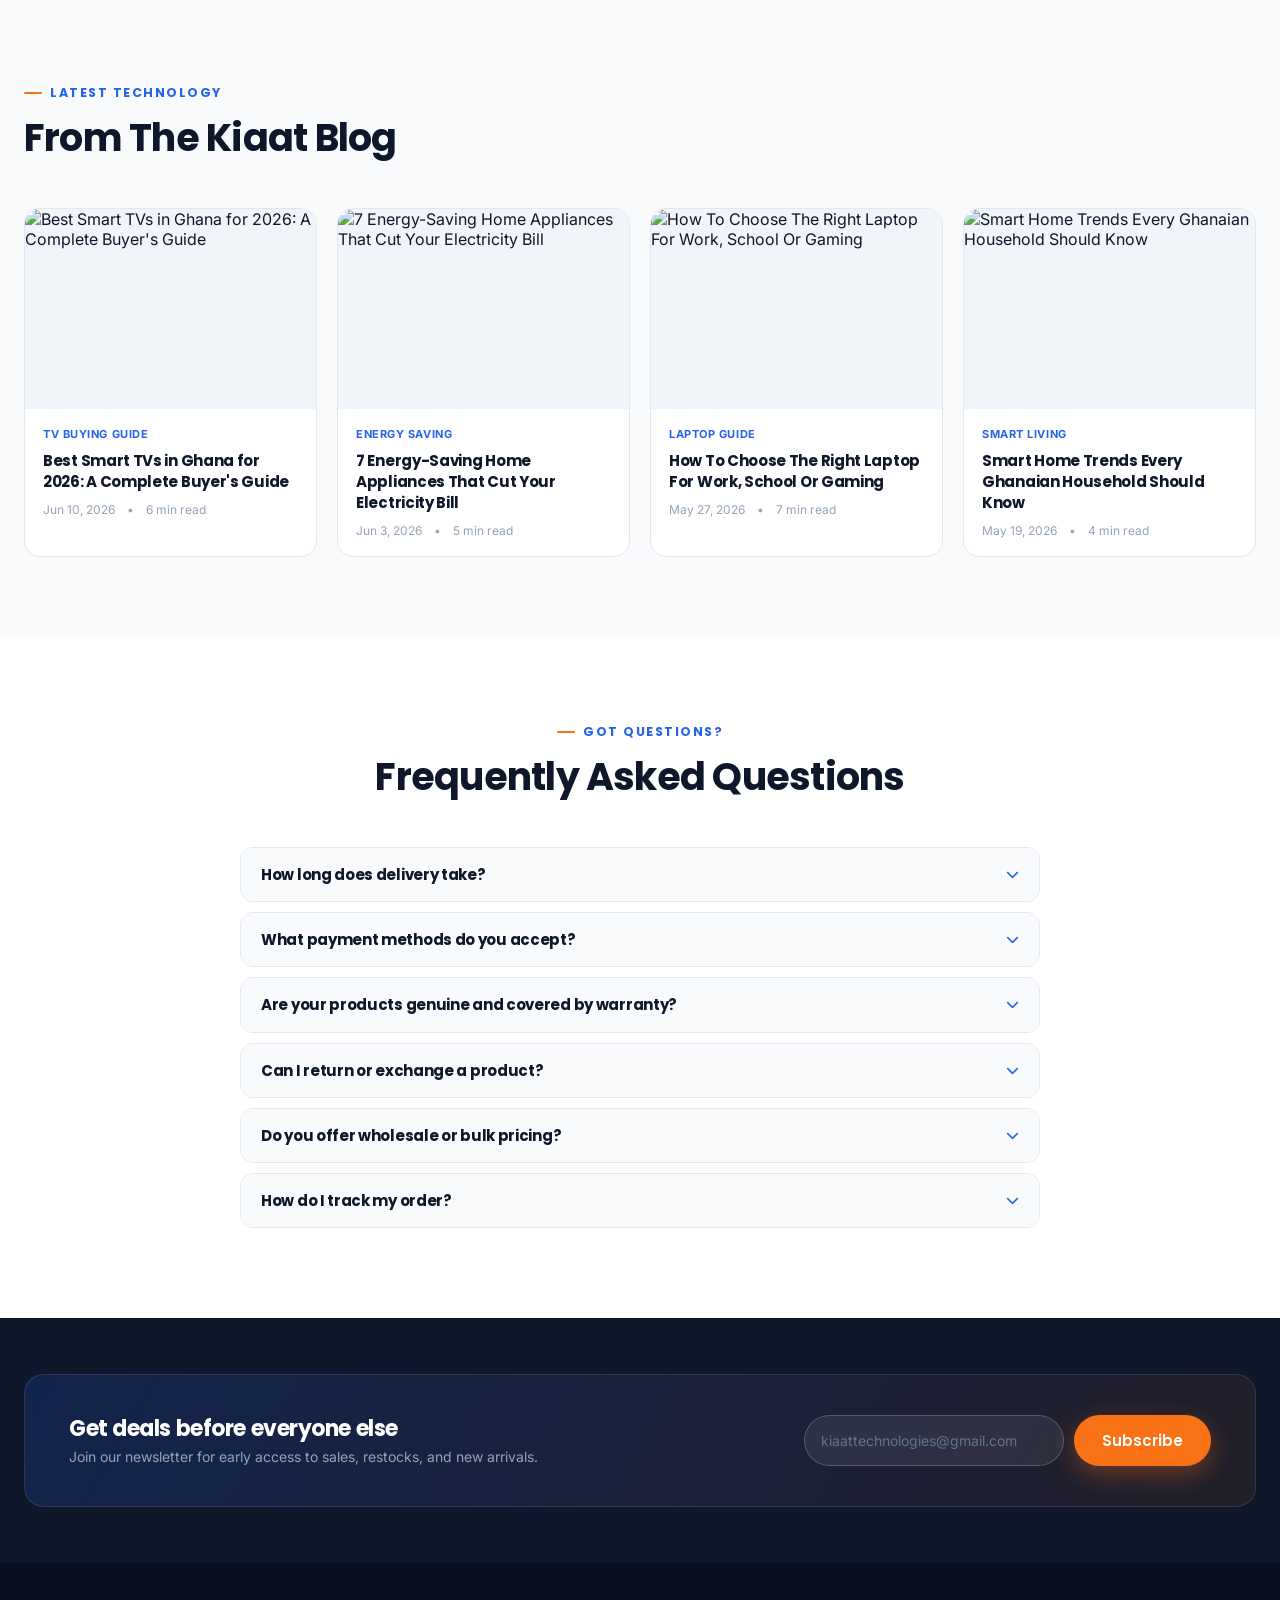
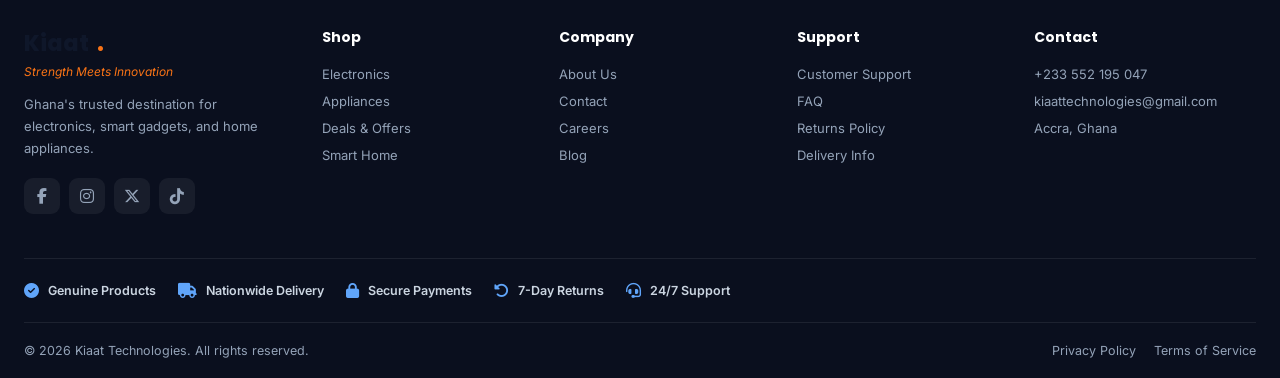
==== commit 5fffc9c4: "Update index.html" ====
--- a/index.html
+++ b/index.html
@@ -66,7 +66,7 @@
         <div class="container hero-inner">
           <div class="hero-text">
             <div class="hero-badge"><i class="fa-solid fa-bolt"></i> Ghana's Trusted Tech Store Since 2015</div>
-            <h1>Kiaat Technologies —<br>Home Appiances <span class="hl">Electronics & More.</span></h1>
+            <h1>Kiaat Technologies —<br>Home Appiances, <span class="hl">Electronics & More.</span></h1>
             <p class="sub">Quality electronics, smart gadgets, and home appliances at unbeatable prices. Genuine products, nationwide delivery, real warranty.</p>
             <div class="hero-btns">
               <a href="electronics.html" class="btn btn-primary">Shop Electronics <i class="fa-solid fa-arrow-right"></i></a>
@@ -282,7 +282,7 @@
     <div class="news-inner">
       <div class="news-text"><h3>Get deals before everyone else</h3><p>Join our newsletter for early access to sales, restocks, and new arrivals.</p></div>
       <form class="news-form" onsubmit="handleNewsletter(event)">
-        <input type="email" placeholder="Enter your email address" required>
+        <input type="email" placeholder="kiaattechnologies@gmail.com" required>
         <button type="submit" class="btn btn-primary">Subscribe</button>
       </form>
     </div>
